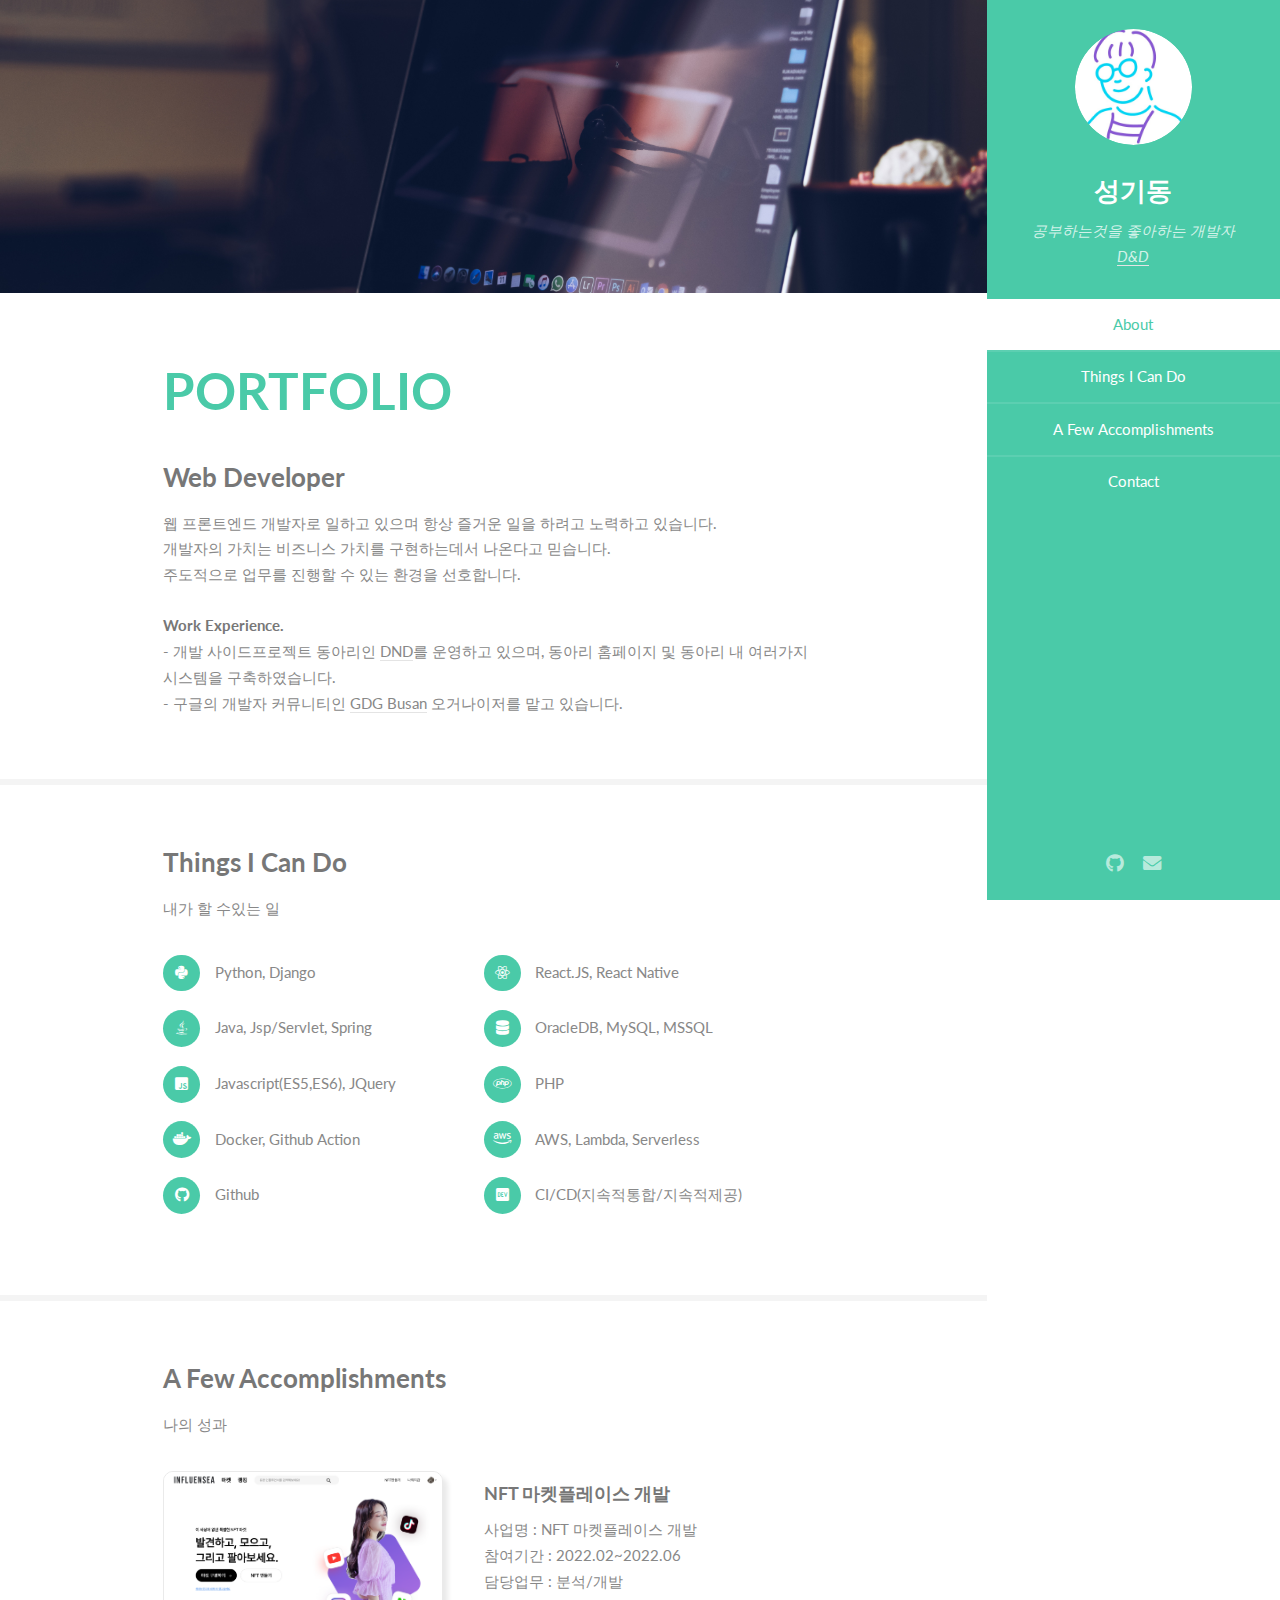
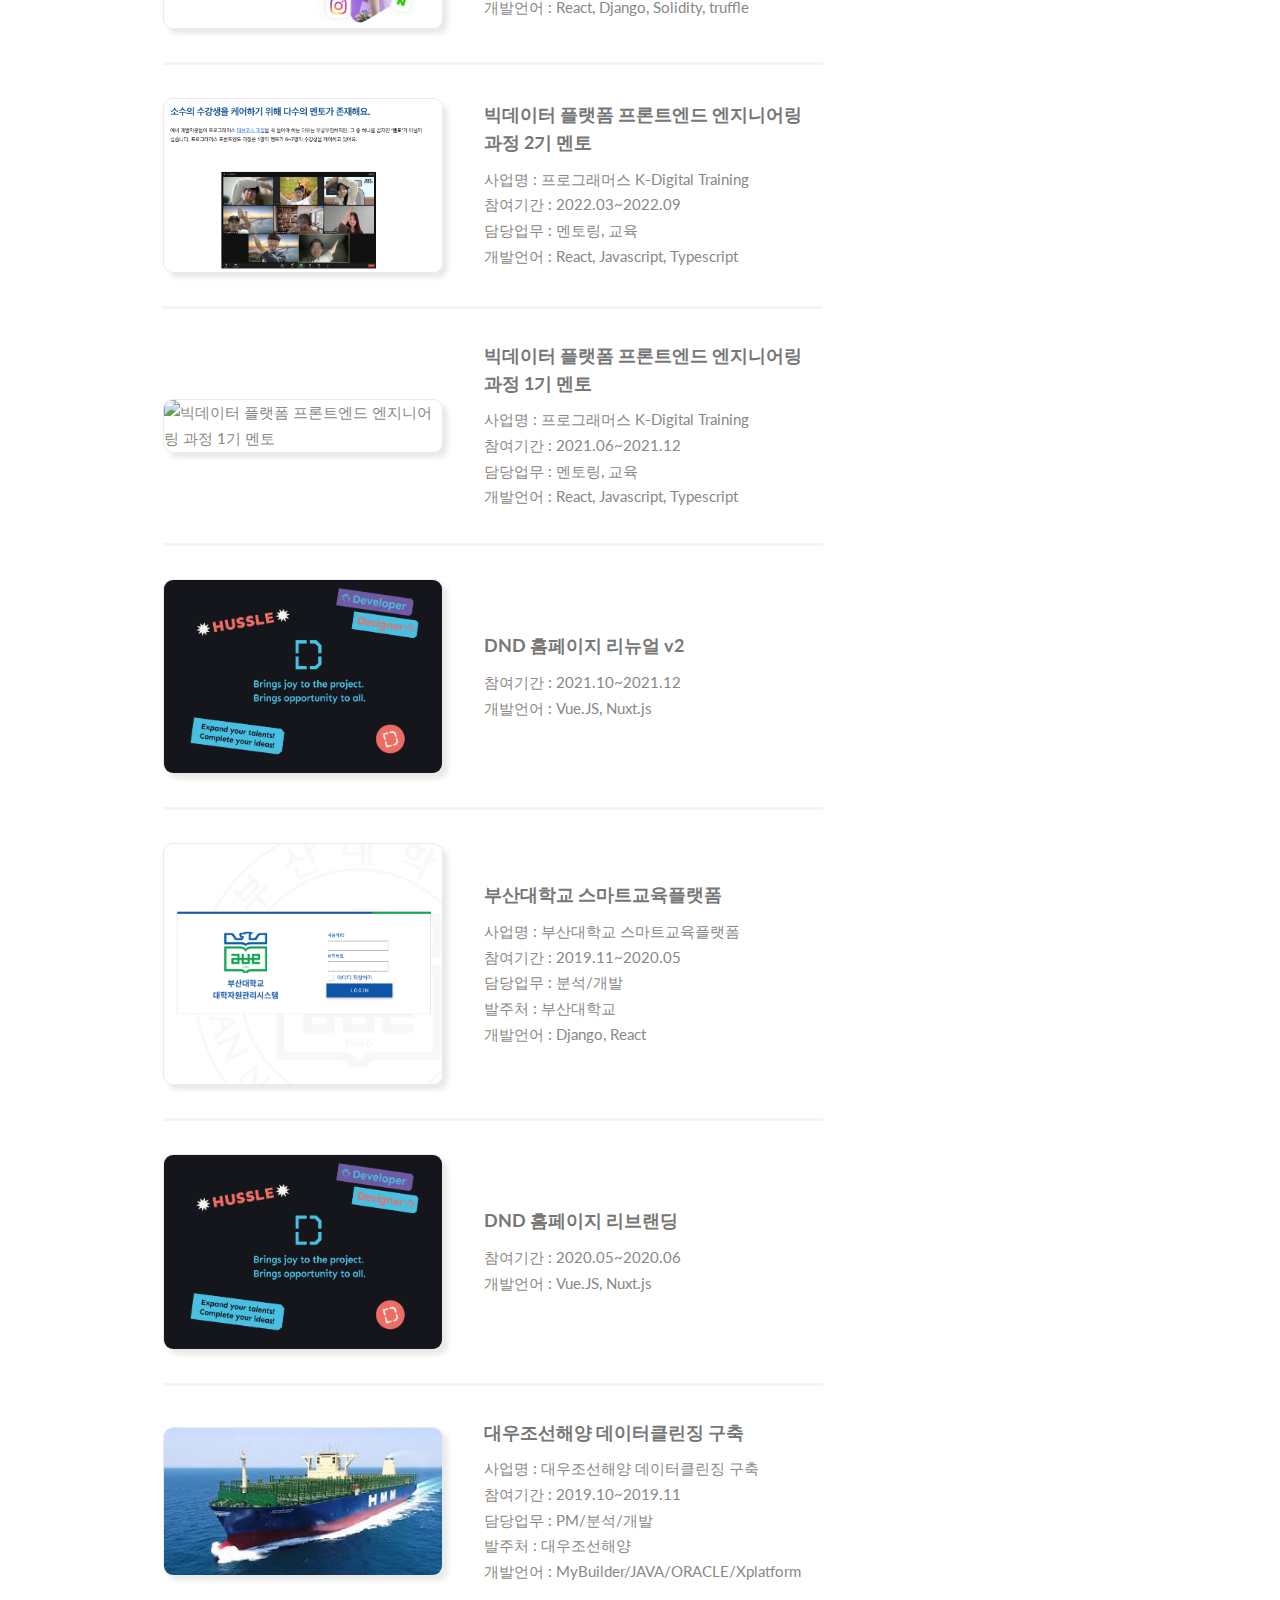
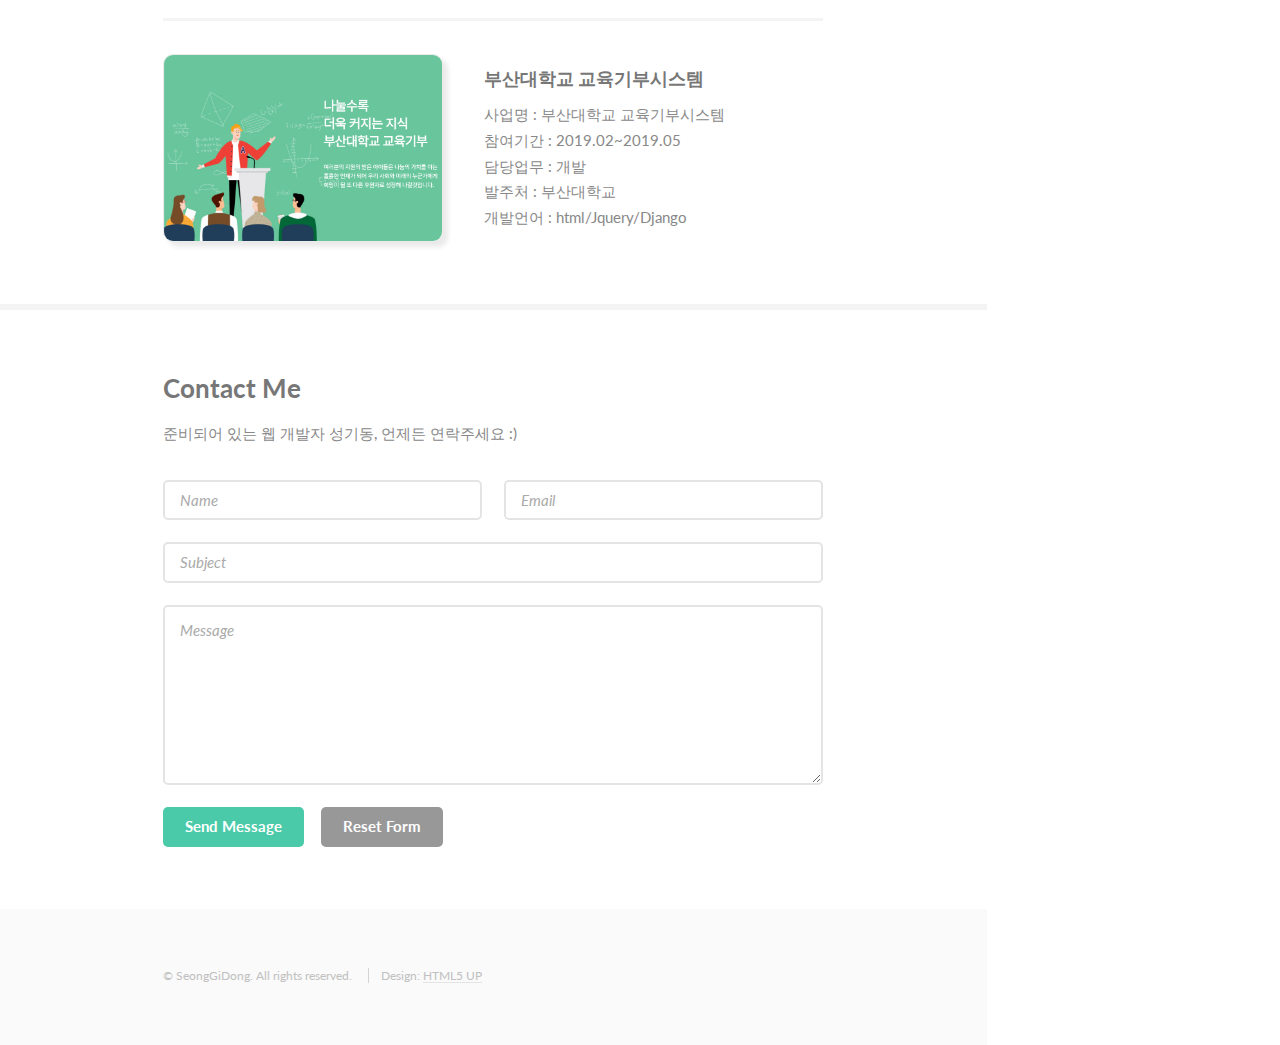
==== index.html @ 5eb177cf "💎 style: meta tag update" ====
<!DOCTYPE html>
<!--
	성기동의 포트폴리오
	sgd122.github.io | @sgd122
	Free for personal and commercial use under the CCA 3.0 license (html5up.net/license)
-->
<html lang="ko">
  <head>
    <title>성기동의 포트폴리오</title>
    <meta charset="utf-8" />
    <meta
      name="viewport"
      content="width=device-width, initial-scale=1, user-scalable=no"
    />
    <meta
      property="og:image"
      content="https://sgd122.github.io/images/banner.jpg"
    />

    <link rel="stylesheet" href="assets/css/main.css" />
  </head>
  <body class="is-preload">
    <!-- Header -->
    <section id="header">
      <header>
        <span class="image avatar"><img src="images/avatar.jpg" alt="" /></span>
        <h1 id="logo"><a href="#">성기동</a></h1>
        <p>
          공부하는것을 좋아하는 개발자<br />
          <a href="https://dnd.ac" target="_blank">D&D</a>
        </p>
      </header>
      <nav id="nav">
        <ul>
          <li><a href="#one" class="active">About</a></li>
          <li><a href="#two">Things I Can Do</a></li>
          <li><a href="#three">A Few Accomplishments</a></li>
          <li><a href="#five">Contact</a></li>
        </ul>
      </nav>
      <footer>
        <ul class="icons">
          <li>
            <a
              href="https://github.com/sgd122"
              target="_blank"
              class="icon brands fa-github"
              ><span class="label">Github</span></a
            >
          </li>
          <li>
            <a
              href="mailto:sgd0947@gmail.com"
              target="_blank"
              class="icon solid fa-envelope"
              ><span class="label">Email</span></a
            >
          </li>
        </ul>
      </footer>
    </section>

    <!-- Wrapper -->
    <div id="wrapper">
      <!-- Main -->
      <div id="main">
        <!-- One -->
        <section id="one">
          <div class="image main" data-position="center">
            <img src="images/banner.jpg" alt="" />
          </div>
          <div class="container">
            <header class="major">
              <h2>PORTFOLIO</h2>
              <h3>Web Developer</h3>
            </header>
            <p>
              웹 프론트엔드 개발자로 일하고 있으며 항상 즐거운 일을 하려고 노력하고 있습니다.<br/>
              개발자의 가치는 비즈니스 가치를 구현하는데서 나온다고 믿습니다. <br/>
              주도적으로 업무를 진행할 수 있는 환경을 선호합니다.<br/>
              <br/>
              <strong>Work Experience.</strong>
              <br/>
              - 개발 사이드프로젝트 동아리인 <a href="https://dnd.ac" target="_blank">DND</a>를 운영하고 있으며, 동아리 홈페이지 및 동아리 내 여러가지 시스템을 구축하였습니다. <br/>
              - 구글의 개발자 커뮤니티인 <a href="https://gdg.community.dev/gdg-busan/" target="_blank">GDG Busan</a> 오거나이저를 맡고 있습니다. <br/>
            </p>
          </div>
        </section>

        <!-- Two -->
        <section id="two">
          <div class="container">
            <h3>Things I Can Do</h3>
            <p>내가 할 수있는 일</p>
            <ul class="feature-icons">
              <li>
                <span class="fa-li"><i class="fab fa-python"></i></span>
                Python, Django
              </li>
              <li>
                <span class="fa-li"><i class="fab fa-react"></i></span>
                React.JS, React Native
              </li>
              <li>
                <span class="fa-li"><i class="fab fa-java"></i></span>
                Java, Jsp/Servlet, Spring
              </li>
              <li>
                <span class="fa-li"><i class="fas fa-database"></i></span>
                OracleDB, MySQL, MSSQL
              </li>
              <li>
                <span class="fa-li"><i class="fab fa-js-square"></i></span>
                Javascript(ES5,ES6), JQuery
              </li>
              <li>
                <span class="fa-li"><i class="fab fa-php"></i></span>
                PHP
              </li>
              <li>
                <span class="fa-li"><i class="fab fa-docker"></i></span>
                Docker, Github Action
              </li>
              <li>
                <span class="fa-li"><i class="fab fa-aws"></i></span>
                AWS, Lambda, Serverless
              </li>
              <li>
                <span class="fa-li"><i class="fab fa-github"></i></span>
                Github
              </li>
              <li>
                <span class="fa-li"><i class="fab fa-dev"></i></span>
                CI/CD(지속적통합/지속적제공)
              </li>

              <!--
              <li class="icon solid fa-code">Write all the code</li>
              <li class="icon solid fa-cubes">Stack small boxes</li>
              <li class="icon solid fa-book">Read books and stuff</li>
              <li class="icon solid fa-coffee">Drink much coffee</li>
              <li class="icon solid fa-bolt">Lightning bolt</li>
              <li class="icon solid fa-users">Shadow clone technique</li>
			  -->
            </ul>
          </div>
        </section>

        <!-- Three -->
        <section id="three">
          <div class="container">
            <h3>A Few Accomplishments</h3>
            <p>나의 성과</p>
            <div class="features">
              <article>
                <div
                  class="image project"
                  ><img src="images/projects/influensea.png" alt="NFT 마켓플레이스 개발"
                /></div>
                <div class="inner">
                  <h4>NFT 마켓플레이스 개발</h4>
                  <p>
                    사업명 : NFT 마켓플레이스 개발<br />
                    참여기간 : 2022.02~2022.06<br />
                    담당업무 : 분석/개발<br />
                    개발언어 : React, Django, Solidity, truffle<br />
                  </p>
                </div>
              </article>
              <article>
                <a
                  href="https://prgms.tistory.com/120"
                  target="_blank"
                  class="image project"
                  ><img src="images/projects/grepp_01.png" alt="빅데이터 플랫폼 프론트엔드 엔지니어링 과정 2기 멘토"
                /></a>
                <div class="inner">
                  <h4>빅데이터 플랫폼 프론트엔드 엔지니어링 과정 2기 멘토</h4>
                  <p>
                    사업명 : 프로그래머스 K-Digital Training<br />
                    참여기간 : 2022.03~2022.09<br />
                    담당업무 : 멘토링, 교육<br />
                    개발언어 : React, Javascript, Typescript<br />
                  </p>
                </div>
              </article>
              <article>
                <a
                  href="https://prgms.tistory.com/120"
                  target="_blank"
                  class="image project"
                  ><img src="https://camo.githubusercontent.com/bb8dae7b26621c89f6490930e9b493ddb1e090a4adaa219056b5d4db3f589945/68747470733a2f2f7261772e6769746875622e636f6d2f7367643132322f7367643132322f6d61737465722f696d672f6c6f676f2f707267726d732e706e67" alt="빅데이터 플랫폼 프론트엔드 엔지니어링 과정 1기 멘토"
                /></a>
                <div class="inner">
                  <h4>빅데이터 플랫폼 프론트엔드 엔지니어링 과정 1기 멘토</h4>
                  <p>
                    사업명 : 프로그래머스 K-Digital Training<br />
                    참여기간 : 2021.06~2021.12<br />
                    담당업무 : 멘토링, 교육<br />
                    개발언어 : React, Javascript, Typescript<br />
                  </p>
                </div>
              </article>
              <article>
                <a href="https://dnd.ac" target="_blank" class="image project"
                  ><img src="images/projects/dnd.png" alt="DND 홈페이지 리뉴얼 v2"
                /></a>
                <div class="inner">
                  <h4>DND 홈페이지 리뉴얼 v2</h4>
                  <p>
                    참여기간 : 2021.10~2021.12<br />
                    개발언어 : Vue.JS, Nuxt.js<br />
                  </p>
                </div>
              </article>
              <article>
                <a
                  href="https://webpip.pusan.ac.kr/"
                  target="_blank"
                  class="image project"
                  ><img src="images/projects/webpip.png" alt="부산대학교 스마트교육플랫폼"
                /></a>
                <div class="inner">
                  <h4>부산대학교 스마트교육플랫폼</h4>
                  <p>
                    사업명 : 부산대학교 스마트교육플랫폼<br />
                    참여기간 : 2019.11~2020.05<br />
                    담당업무 : 분석/개발<br />
                    발주처 : 부산대학교<br />
                    개발언어 : Django, React<br />
                  </p>
                </div>
              </article>
              <article>
                <a href="https://dnd.ac" target="_blank" class="image project"
                  ><img src="images/projects/dnd.png" alt="DND 홈페이지 리브랜딩"
                /></a>
                <div class="inner">
                  <h4>DND 홈페이지 리브랜딩</h4>
                  <p>
                    참여기간 : 2020.05~2020.06<br />
                    개발언어 : Vue.JS, Nuxt.js<br />
                  </p>
                </div>
              </article>
              <article>
                <a href="javascript:void(0);" class="image project"
                  ><img src="images/projects/dsme.jpeg" alt="대우조선해양 데이터클린징 구축"
                /></a>
                <div class="inner">
                  <h4>대우조선해양 데이터클린징 구축</h4>
                  <p>
                    사업명 : 대우조선해양 데이터클린징 구축<br />
                    참여기간 : 2019.10~2019.11<br />
                    담당업무 : PM/분석/개발<br />
                    발주처 : 대우조선해양<br />
                    개발언어 : MyBuilder/JAVA/ORACLE/Xplatform<br />
                  </p>
                </div>
              </article>
              <article>
                <a
                  href="http://nanum.pusan.ac.kr/"
                  target="_blank"
                  class="image project"
                  ><img src="images/projects/nanum.png" alt="부산대학교 교육기부시스템"
                /></a>
                <div class="inner">
                  <h4>부산대학교 교육기부시스템</h4>
                  <p>
                    사업명 : 부산대학교 교육기부시스템<br />
                    참여기간 : 2019.02~2019.05<br />
                    담당업무 : 개발<br />
                    발주처 : 부산대학교<br />
                    개발언어 : html/Jquery/Django<br />
                  </p>
                </div>
              </article>
            </div>
          </div>
        </section>

        <!-- five -->
        <section id="five">
          <div class="container">
            <h3>Contact Me</h3>
            <p>준비되어 있는 웹 개발자 성기동, 언제든 연락주세요 :)</p>
            <form action="https://formspree.io/maypgyzb" method="POST">
              <div class="row gtr-uniform">
                <div class="col-6 col-12-xsmall">
                  <label for="name" class="sr-only">name</label>
                  <input type="text" name="name" id="name" placeholder="Name" />
                </div>
                <div class="col-6 col-12-xsmall">
                  <label for="email" class="sr-only">email</label>
                  <input
                    type="email"
                    name="_replyto"
                    id="email"
                    placeholder="Email"
                  />
                </div>
                <div class="col-12">
                  <label for="subject" class="sr-only">subject</label>
                  <input
                    type="text"
                    name="subject"
                    id="subject"
                    placeholder="Subject"
                  />
                </div>
                <div class="col-12">
                  <label for="message" class="sr-only">Message</label>
                  <textarea
                    name="message"
                    id="message"
                    placeholder="Message"
                    rows="6"
                  ></textarea>
                </div>
                <div class="col-12">
                  <ul class="actions">
                    <li>
                      <input
                        type="submit"
                        class="primary"
                        value="Send Message"
                      />
                    </li>
                    <li><input type="reset" value="Reset Form" /></li>
                  </ul>
                </div>
              </div>
            </form>
          </div>
        </section>
      </div>

      <!-- Footer -->
      <section id="footer">
        <div class="container">
          <ul class="copyright">
            <li>&copy; SeongGiDong. All rights reserved.</li>
            <li>Design: <a href="http://html5up.net">HTML5 UP</a></li>
          </ul>
        </div>
      </section>
    </div>

    <!-- Scripts -->
    <script src="assets/js/jquery.min.js"></script>
    <script src="assets/js/jquery.scrollex.min.js"></script>
    <script src="assets/js/jquery.scrolly.min.js"></script>
    <script src="assets/js/browser.min.js"></script>
    <script src="assets/js/breakpoints.min.js"></script>
    <script src="assets/js/util.js"></script>
    <script src="assets/js/main.js"></script>
  </body>
</html>
---- assets/css/main.css ----
@import url("fontawesome-all.min.css");
@import url("https://fonts.googleapis.com/css?family=Lato:400,400italic,700,700italic|Source+Code+Pro:400");

/*
	Read Only by HTML5 UP
	html5up.net | @ajlkn
	Free for personal and commercial use under the CCA 3.0 license (html5up.net/license)
*/

html,
body,
div,
span,
applet,
object,
iframe,
h1,
h2,
h3,
h4,
h5,
h6,
p,
blockquote,
pre,
a,
abbr,
acronym,
address,
big,
cite,
code,
del,
dfn,
em,
img,
ins,
kbd,
q,
s,
samp,
small,
strike,
strong,
sub,
sup,
tt,
var,
b,
u,
i,
center,
dl,
dt,
dd,
ol,
ul,
li,
fieldset,
form,
label,
legend,
table,
caption,
tbody,
tfoot,
thead,
tr,
th,
td,
article,
aside,
canvas,
details,
embed,
figure,
figcaption,
footer,
header,
hgroup,
menu,
nav,
output,
ruby,
section,
summary,
time,
mark,
audio,
video {
	margin: 0;
	padding: 0;
	border: 0;
	font-size: 100%;
	font: inherit;
	vertical-align: baseline;
}

article,
aside,
details,
figcaption,
figure,
footer,
header,
hgroup,
menu,
nav,
section {
	display: block;
}

body {
	line-height: 1;
}

ol,
ul {
	list-style: none;
}

blockquote,
q {
	quotes: none;
}

blockquote:before,
blockquote:after,
q:before,
q:after {
	content: "";
	content: none;
}

table {
	border-collapse: collapse;
	border-spacing: 0;
}

body {
	-webkit-text-size-adjust: none;
}

mark {
	background-color: transparent;
	color: inherit;
}

input::-moz-focus-inner {
	border: 0;
	padding: 0;
}

input,
select,
textarea {
	-moz-appearance: none;
	-webkit-appearance: none;
	-ms-appearance: none;
	appearance: none;
}

/* Basic */

html {
	box-sizing: border-box;
}

*,
*:before,
*:after {
	box-sizing: inherit;
}

body {
	background: #fff;
}

body.is-preload *,
body.is-preload *:before,
body.is-preload *:after {
	-moz-animation: none !important;
	-webkit-animation: none !important;
	-ms-animation: none !important;
	animation: none !important;
	-moz-transition: none !important;
	-webkit-transition: none !important;
	-ms-transition: none !important;
	transition: none !important;
}

body,
input,
select,
textarea {
	color: #888;
	font-family: "Lato", sans-serif;
	font-size: 16pt;
	font-weight: 400;
	line-height: 1.75em;
}

a {
	-moz-transition: color 0.2s ease-in-out, border-color 0.2s ease-in-out;
	-webkit-transition: color 0.2s ease-in-out, border-color 0.2s ease-in-out;
	-ms-transition: color 0.2s ease-in-out, border-color 0.2s ease-in-out;
	transition: color 0.2s ease-in-out, border-color 0.2s ease-in-out;
	border-bottom: solid 1px #e4e4e4;
	color: inherit;
	text-decoration: none;
}

a:hover {
	border-bottom-color: transparent;
	color: #4acaa8 !important;
}

strong,
b {
	color: #777;
	font-weight: 700;
}

em,
i {
	font-style: italic;
}

p {
	margin: 0 0 2.25em 0;
}

h1,
h2,
h3,
h4,
h5,
h6 {
	color: #777;
	font-weight: 700;
	line-height: 1em;
	margin: 0 0 0.5625em 0;
}

h1 a,
h2 a,
h3 a,
h4 a,
h5 a,
h6 a {
	border: 0;
	color: inherit;
	text-decoration: none;
}

h2 {
	font-size: 2em;
	line-height: 1.5em;
}

h3 {
	font-size: 1.75em;
	line-height: 1.5em;
}

h4 {
	font-size: 1.25em;
	line-height: 1.5em;
}

h5 {
	font-size: 0.9em;
	line-height: 1.5em;
}

h6 {
	font-size: 0.7em;
	line-height: 1.5em;
}

sub {
	font-size: 0.8em;
	position: relative;
	top: 0.5em;
}

sup {
	font-size: 0.8em;
	position: relative;
	top: -0.5em;
}

hr {
	border: 0;
	border-bottom: solid 2px #f4f4f4;
	margin: 2.25em 0;
}

hr.major {
	margin: 3.375em 0;
}

blockquote {
	border-left: solid 8px #e4e4e4;
	font-style: italic;
	margin: 0 0 2.25em 0;
	padding: 0.5em 0 0.5em 2em;
}

code {
	background: #555;
	border-radius: 5px;
	color: #fff;
	font-family: "Source Code Pro", monospace;
	font-size: 0.9em;
	margin: 0 0.25em;
	padding: 0.25em 0.65em;
}

pre {
	font-family: "Source Code Pro", monospace;
	font-size: 0.9em;
	margin: 0 0 2.25em 0;
}

pre code {
	-webkit-overflow-scrolling: touch;
	display: block;
	line-height: 1.5em;
	overflow-x: auto;
	padding: 1em 1.5em;
}

.align-left {
	text-align: left;
}

.align-center {
	text-align: center;
}

.align-right {
	text-align: right;
}

/* Row */

.row {
	display: flex;
	flex-wrap: wrap;
	box-sizing: border-box;
	align-items: stretch;
}

.row > * {
	box-sizing: border-box;
}

.row.gtr-uniform > * > :last-child {
	margin-bottom: 0;
}

.row.aln-left {
	justify-content: flex-start;
}

.row.aln-center {
	justify-content: center;
}

.row.aln-right {
	justify-content: flex-end;
}

.row.aln-top {
	align-items: flex-start;
}

.row.aln-middle {
	align-items: center;
}

.row.aln-bottom {
	align-items: flex-end;
}

.row > .imp {
	order: -1;
}

.row > .col-1 {
	width: 8.33333%;
}

.row > .off-1 {
	margin-left: 8.33333%;
}

.row > .col-2 {
	width: 16.66667%;
}

.row > .off-2 {
	margin-left: 16.66667%;
}

.row > .col-3 {
	width: 25%;
}

.row > .off-3 {
	margin-left: 25%;
}

.row > .col-4 {
	width: 33.33333%;
}

.row > .off-4 {
	margin-left: 33.33333%;
}

.row > .col-5 {
	width: 41.66667%;
}

.row > .off-5 {
	margin-left: 41.66667%;
}

.row > .col-6 {
	width: 50%;
}

.row > .off-6 {
	margin-left: 50%;
}

.row > .col-7 {
	width: 58.33333%;
}

.row > .off-7 {
	margin-left: 58.33333%;
}

.row > .col-8 {
	width: 66.66667%;
}

.row > .off-8 {
	margin-left: 66.66667%;
}

.row > .col-9 {
	width: 75%;
}

.row > .off-9 {
	margin-left: 75%;
}

.row > .col-10 {
	width: 83.33333%;
}

.row > .off-10 {
	margin-left: 83.33333%;
}

.row > .col-11 {
	width: 91.66667%;
}

.row > .off-11 {
	margin-left: 91.66667%;
}

.row > .col-12 {
	width: 100%;
}

.row > .off-12 {
	margin-left: 100%;
}

.row.gtr-0 {
	margin-top: 0;
	margin-left: 0em;
}

.row.gtr-0 > * {
	padding: 0 0 0 0em;
}

.row.gtr-0.gtr-uniform {
	margin-top: 0em;
}

.row.gtr-0.gtr-uniform > * {
	padding-top: 0em;
}

.row.gtr-25 {
	margin-top: 0;
	margin-left: -0.5em;
}

.row.gtr-25 > * {
	padding: 0 0 0 0.5em;
}

.row.gtr-25.gtr-uniform {
	margin-top: -0.5em;
}

.row.gtr-25.gtr-uniform > * {
	padding-top: 0.5em;
}

.row.gtr-50 {
	margin-top: 0;
	margin-left: -1em;
}

.row.gtr-50 > * {
	padding: 0 0 0 1em;
}

.row.gtr-50.gtr-uniform {
	margin-top: -1em;
}

.row.gtr-50.gtr-uniform > * {
	padding-top: 1em;
}

.row {
	margin-top: 0;
	margin-left: -2em;
}

.row > * {
	padding: 0 0 0 2em;
}

.row.gtr-uniform {
	margin-top: -2em;
}

.row.gtr-uniform > * {
	padding-top: 2em;
}

.row.gtr-150 {
	margin-top: 0;
	margin-left: -3em;
}

.row.gtr-150 > * {
	padding: 0 0 0 3em;
}

.row.gtr-150.gtr-uniform {
	margin-top: -3em;
}

.row.gtr-150.gtr-uniform > * {
	padding-top: 3em;
}

.row.gtr-200 {
	margin-top: 0;
	margin-left: -4em;
}

.row.gtr-200 > * {
	padding: 0 0 0 4em;
}

.row.gtr-200.gtr-uniform {
	margin-top: -4em;
}

.row.gtr-200.gtr-uniform > * {
	padding-top: 4em;
}

@media screen and (max-width: 1680px) {
	.row {
		display: flex;
		flex-wrap: wrap;
		box-sizing: border-box;
		align-items: stretch;
	}

	.row > * {
		box-sizing: border-box;
	}

	.row.gtr-uniform > * > :last-child {
		margin-bottom: 0;
	}

	.row.aln-left {
		justify-content: flex-start;
	}

	.row.aln-center {
		justify-content: center;
	}

	.row.aln-right {
		justify-content: flex-end;
	}

	.row.aln-top {
		align-items: flex-start;
	}

	.row.aln-middle {
		align-items: center;
	}

	.row.aln-bottom {
		align-items: flex-end;
	}

	.row > .imp-xlarge {
		order: -1;
	}

	.row > .col-1-xlarge {
		width: 8.33333%;
	}

	.row > .off-1-xlarge {
		margin-left: 8.33333%;
	}

	.row > .col-2-xlarge {
		width: 16.66667%;
	}

	.row > .off-2-xlarge {
		margin-left: 16.66667%;
	}

	.row > .col-3-xlarge {
		width: 25%;
	}

	.row > .off-3-xlarge {
		margin-left: 25%;
	}

	.row > .col-4-xlarge {
		width: 33.33333%;
	}

	.row > .off-4-xlarge {
		margin-left: 33.33333%;
	}

	.row > .col-5-xlarge {
		width: 41.66667%;
	}

	.row > .off-5-xlarge {
		margin-left: 41.66667%;
	}

	.row > .col-6-xlarge {
		width: 50%;
	}

	.row > .off-6-xlarge {
		margin-left: 50%;
	}

	.row > .col-7-xlarge {
		width: 58.33333%;
	}

	.row > .off-7-xlarge {
		margin-left: 58.33333%;
	}

	.row > .col-8-xlarge {
		width: 66.66667%;
	}

	.row > .off-8-xlarge {
		margin-left: 66.66667%;
	}

	.row > .col-9-xlarge {
		width: 75%;
	}

	.row > .off-9-xlarge {
		margin-left: 75%;
	}

	.row > .col-10-xlarge {
		width: 83.33333%;
	}

	.row > .off-10-xlarge {
		margin-left: 83.33333%;
	}

	.row > .col-11-xlarge {
		width: 91.66667%;
	}

	.row > .off-11-xlarge {
		margin-left: 91.66667%;
	}

	.row > .col-12-xlarge {
		width: 100%;
	}

	.row > .off-12-xlarge {
		margin-left: 100%;
	}

	.row.gtr-0 {
		margin-top: 0;
		margin-left: 0em;
	}

	.row.gtr-0 > * {
		padding: 0 0 0 0em;
	}

	.row.gtr-0.gtr-uniform {
		margin-top: 0em;
	}

	.row.gtr-0.gtr-uniform > * {
		padding-top: 0em;
	}

	.row.gtr-25 {
		margin-top: 0;
		margin-left: -0.5em;
	}

	.row.gtr-25 > * {
		padding: 0 0 0 0.5em;
	}

	.row.gtr-25.gtr-uniform {
		margin-top: -0.5em;
	}

	.row.gtr-25.gtr-uniform > * {
		padding-top: 0.5em;
	}

	.row.gtr-50 {
		margin-top: 0;
		margin-left: -1em;
	}

	.row.gtr-50 > * {
		padding: 0 0 0 1em;
	}

	.row.gtr-50.gtr-uniform {
		margin-top: -1em;
	}

	.row.gtr-50.gtr-uniform > * {
		padding-top: 1em;
	}

	.row {
		margin-top: 0;
		margin-left: -2em;
	}

	.row > * {
		padding: 0 0 0 2em;
	}

	.row.gtr-uniform {
		margin-top: -2em;
	}

	.row.gtr-uniform > * {
		padding-top: 2em;
	}

	.row.gtr-150 {
		margin-top: 0;
		margin-left: -3em;
	}

	.row.gtr-150 > * {
		padding: 0 0 0 3em;
	}

	.row.gtr-150.gtr-uniform {
		margin-top: -3em;
	}

	.row.gtr-150.gtr-uniform > * {
		padding-top: 3em;
	}

	.row.gtr-200 {
		margin-top: 0;
		margin-left: -4em;
	}

	.row.gtr-200 > * {
		padding: 0 0 0 4em;
	}

	.row.gtr-200.gtr-uniform {
		margin-top: -4em;
	}

	.row.gtr-200.gtr-uniform > * {
		padding-top: 4em;
	}
}

@media screen and (max-width: 1280px) {
	.row {
		display: flex;
		flex-wrap: wrap;
		box-sizing: border-box;
		align-items: stretch;
	}

	.row > * {
		box-sizing: border-box;
	}

	.row.gtr-uniform > * > :last-child {
		margin-bottom: 0;
	}

	.row.aln-left {
		justify-content: flex-start;
	}

	.row.aln-center {
		justify-content: center;
	}

	.row.aln-right {
		justify-content: flex-end;
	}

	.row.aln-top {
		align-items: flex-start;
	}

	.row.aln-middle {
		align-items: center;
	}

	.row.aln-bottom {
		align-items: flex-end;
	}

	.row > .imp-large {
		order: -1;
	}

	.row > .col-1-large {
		width: 8.33333%;
	}

	.row > .off-1-large {
		margin-left: 8.33333%;
	}

	.row > .col-2-large {
		width: 16.66667%;
	}

	.row > .off-2-large {
		margin-left: 16.66667%;
	}

	.row > .col-3-large {
		width: 25%;
	}

	.row > .off-3-large {
		margin-left: 25%;
	}

	.row > .col-4-large {
		width: 33.33333%;
	}

	.row > .off-4-large {
		margin-left: 33.33333%;
	}

	.row > .col-5-large {
		width: 41.66667%;
	}

	.row > .off-5-large {
		margin-left: 41.66667%;
	}

	.row > .col-6-large {
		width: 50%;
	}

	.row > .off-6-large {
		margin-left: 50%;
	}

	.row > .col-7-large {
		width: 58.33333%;
	}

	.row > .off-7-large {
		margin-left: 58.33333%;
	}

	.row > .col-8-large {
		width: 66.66667%;
	}

	.row > .off-8-large {
		margin-left: 66.66667%;
	}

	.row > .col-9-large {
		width: 75%;
	}

	.row > .off-9-large {
		margin-left: 75%;
	}

	.row > .col-10-large {
		width: 83.33333%;
	}

	.row > .off-10-large {
		margin-left: 83.33333%;
	}

	.row > .col-11-large {
		width: 91.66667%;
	}

	.row > .off-11-large {
		margin-left: 91.66667%;
	}

	.row > .col-12-large {
		width: 100%;
	}

	.row > .off-12-large {
		margin-left: 100%;
	}

	.row.gtr-0 {
		margin-top: 0;
		margin-left: 0em;
	}

	.row.gtr-0 > * {
		padding: 0 0 0 0em;
	}

	.row.gtr-0.gtr-uniform {
		margin-top: 0em;
	}

	.row.gtr-0.gtr-uniform > * {
		padding-top: 0em;
	}

	.row.gtr-25 {
		margin-top: 0;
		margin-left: -0.375em;
	}

	.row.gtr-25 > * {
		padding: 0 0 0 0.375em;
	}

	.row.gtr-25.gtr-uniform {
		margin-top: -0.375em;
	}

	.row.gtr-25.gtr-uniform > * {
		padding-top: 0.375em;
	}

	.row.gtr-50 {
		margin-top: 0;
		margin-left: -0.75em;
	}

	.row.gtr-50 > * {
		padding: 0 0 0 0.75em;
	}

	.row.gtr-50.gtr-uniform {
		margin-top: -0.75em;
	}

	.row.gtr-50.gtr-uniform > * {
		padding-top: 0.75em;
	}

	.row {
		margin-top: 0;
		margin-left: -1.5em;
	}

	.row > * {
		padding: 0 0 0 1.5em;
	}

	.row.gtr-uniform {
		margin-top: -1.5em;
	}

	.row.gtr-uniform > * {
		padding-top: 1.5em;
	}

	.row.gtr-150 {
		margin-top: 0;
		margin-left: -2.25em;
	}

	.row.gtr-150 > * {
		padding: 0 0 0 2.25em;
	}

	.row.gtr-150.gtr-uniform {
		margin-top: -2.25em;
	}

	.row.gtr-150.gtr-uniform > * {
		padding-top: 2.25em;
	}

	.row.gtr-200 {
		margin-top: 0;
		margin-left: -3em;
	}

	.row.gtr-200 > * {
		padding: 0 0 0 3em;
	}

	.row.gtr-200.gtr-uniform {
		margin-top: -3em;
	}

	.row.gtr-200.gtr-uniform > * {
		padding-top: 3em;
	}
}

@media screen and (max-width: 1024px) {
	.row {
		display: flex;
		flex-wrap: wrap;
		box-sizing: border-box;
		align-items: stretch;
	}

	.row > * {
		box-sizing: border-box;
	}

	.row.gtr-uniform > * > :last-child {
		margin-bottom: 0;
	}

	.row.aln-left {
		justify-content: flex-start;
	}

	.row.aln-center {
		justify-content: center;
	}

	.row.aln-right {
		justify-content: flex-end;
	}

	.row.aln-top {
		align-items: flex-start;
	}

	.row.aln-middle {
		align-items: center;
	}

	.row.aln-bottom {
		align-items: flex-end;
	}

	.row > .imp-medium {
		order: -1;
	}

	.row > .col-1-medium {
		width: 8.33333%;
	}

	.row > .off-1-medium {
		margin-left: 8.33333%;
	}

	.row > .col-2-medium {
		width: 16.66667%;
	}

	.row > .off-2-medium {
		margin-left: 16.66667%;
	}

	.row > .col-3-medium {
		width: 25%;
	}

	.row > .off-3-medium {
		margin-left: 25%;
	}

	.row > .col-4-medium {
		width: 33.33333%;
	}

	.row > .off-4-medium {
		margin-left: 33.33333%;
	}

	.row > .col-5-medium {
		width: 41.66667%;
	}

	.row > .off-5-medium {
		margin-left: 41.66667%;
	}

	.row > .col-6-medium {
		width: 50%;
	}

	.row > .off-6-medium {
		margin-left: 50%;
	}

	.row > .col-7-medium {
		width: 58.33333%;
	}

	.row > .off-7-medium {
		margin-left: 58.33333%;
	}

	.row > .col-8-medium {
		width: 66.66667%;
	}

	.row > .off-8-medium {
		margin-left: 66.66667%;
	}

	.row > .col-9-medium {
		width: 75%;
	}

	.row > .off-9-medium {
		margin-left: 75%;
	}

	.row > .col-10-medium {
		width: 83.33333%;
	}

	.row > .off-10-medium {
		margin-left: 83.33333%;
	}

	.row > .col-11-medium {
		width: 91.66667%;
	}

	.row > .off-11-medium {
		margin-left: 91.66667%;
	}

	.row > .col-12-medium {
		width: 100%;
	}

	.row > .off-12-medium {
		margin-left: 100%;
	}

	.row.gtr-0 {
		margin-top: 0;
		margin-left: 0em;
	}

	.row.gtr-0 > * {
		padding: 0 0 0 0em;
	}

	.row.gtr-0.gtr-uniform {
		margin-top: 0em;
	}

	.row.gtr-0.gtr-uniform > * {
		padding-top: 0em;
	}

	.row.gtr-25 {
		margin-top: 0;
		margin-left: -0.375em;
	}

	.row.gtr-25 > * {
		padding: 0 0 0 0.375em;
	}

	.row.gtr-25.gtr-uniform {
		margin-top: -0.375em;
	}

	.row.gtr-25.gtr-uniform > * {
		padding-top: 0.375em;
	}

	.row.gtr-50 {
		margin-top: 0;
		margin-left: -0.75em;
	}

	.row.gtr-50 > * {
		padding: 0 0 0 0.75em;
	}

	.row.gtr-50.gtr-uniform {
		margin-top: -0.75em;
	}

	.row.gtr-50.gtr-uniform > * {
		padding-top: 0.75em;
	}

	.row {
		margin-top: 0;
		margin-left: -1.5em;
	}

	.row > * {
		padding: 0 0 0 1.5em;
	}

	.row.gtr-uniform {
		margin-top: -1.5em;
	}

	.row.gtr-uniform > * {
		padding-top: 1.5em;
	}

	.row.gtr-150 {
		margin-top: 0;
		margin-left: -2.25em;
	}

	.row.gtr-150 > * {
		padding: 0 0 0 2.25em;
	}

	.row.gtr-150.gtr-uniform {
		margin-top: -2.25em;
	}

	.row.gtr-150.gtr-uniform > * {
		padding-top: 2.25em;
	}

	.row.gtr-200 {
		margin-top: 0;
		margin-left: -3em;
	}

	.row.gtr-200 > * {
		padding: 0 0 0 3em;
	}

	.row.gtr-200.gtr-uniform {
		margin-top: -3em;
	}

	.row.gtr-200.gtr-uniform > * {
		padding-top: 3em;
	}
}

@media screen and (max-width: 736px) {
	.row {
		display: flex;
		flex-wrap: wrap;
		box-sizing: border-box;
		align-items: stretch;
	}

	.row > * {
		box-sizing: border-box;
	}

	.row.gtr-uniform > * > :last-child {
		margin-bottom: 0;
	}

	.row.aln-left {
		justify-content: flex-start;
	}

	.row.aln-center {
		justify-content: center;
	}

	.row.aln-right {
		justify-content: flex-end;
	}

	.row.aln-top {
		align-items: flex-start;
	}

	.row.aln-middle {
		align-items: center;
	}

	.row.aln-bottom {
		align-items: flex-end;
	}

	.row > .imp-small {
		order: -1;
	}

	.row > .col-1-small {
		width: 8.33333%;
	}

	.row > .off-1-small {
		margin-left: 8.33333%;
	}

	.row > .col-2-small {
		width: 16.66667%;
	}

	.row > .off-2-small {
		margin-left: 16.66667%;
	}

	.row > .col-3-small {
		width: 25%;
	}

	.row > .off-3-small {
		margin-left: 25%;
	}

	.row > .col-4-small {
		width: 33.33333%;
	}

	.row > .off-4-small {
		margin-left: 33.33333%;
	}

	.row > .col-5-small {
		width: 41.66667%;
	}

	.row > .off-5-small {
		margin-left: 41.66667%;
	}

	.row > .col-6-small {
		width: 50%;
	}

	.row > .off-6-small {
		margin-left: 50%;
	}

	.row > .col-7-small {
		width: 58.33333%;
	}

	.row > .off-7-small {
		margin-left: 58.33333%;
	}

	.row > .col-8-small {
		width: 66.66667%;
	}

	.row > .off-8-small {
		margin-left: 66.66667%;
	}

	.row > .col-9-small {
		width: 75%;
	}

	.row > .off-9-small {
		margin-left: 75%;
	}

	.row > .col-10-small {
		width: 83.33333%;
	}

	.row > .off-10-small {
		margin-left: 83.33333%;
	}

	.row > .col-11-small {
		width: 91.66667%;
	}

	.row > .off-11-small {
		margin-left: 91.66667%;
	}

	.row > .col-12-small {
		width: 100%;
	}

	.row > .off-12-small {
		margin-left: 100%;
	}

	.row.gtr-0 {
		margin-top: 0;
		margin-left: 0em;
	}

	.row.gtr-0 > * {
		padding: 0 0 0 0em;
	}

	.row.gtr-0.gtr-uniform {
		margin-top: 0em;
	}

	.row.gtr-0.gtr-uniform > * {
		padding-top: 0em;
	}

	.row.gtr-25 {
		margin-top: 0;
		margin-left: -0.3125em;
	}

	.row.gtr-25 > * {
		padding: 0 0 0 0.3125em;
	}

	.row.gtr-25.gtr-uniform {
		margin-top: -0.3125em;
	}

	.row.gtr-25.gtr-uniform > * {
		padding-top: 0.3125em;
	}

	.row.gtr-50 {
		margin-top: 0;
		margin-left: -0.625em;
	}

	.row.gtr-50 > * {
		padding: 0 0 0 0.625em;
	}

	.row.gtr-50.gtr-uniform {
		margin-top: -0.625em;
	}

	.row.gtr-50.gtr-uniform > * {
		padding-top: 0.625em;
	}

	.row {
		margin-top: 0;
		margin-left: -1.25em;
	}

	.row > * {
		padding: 0 0 0 1.25em;
	}

	.row.gtr-uniform {
		margin-top: -1.25em;
	}

	.row.gtr-uniform > * {
		padding-top: 1.25em;
	}

	.row.gtr-150 {
		margin-top: 0;
		margin-left: -1.875em;
	}

	.row.gtr-150 > * {
		padding: 0 0 0 1.875em;
	}

	.row.gtr-150.gtr-uniform {
		margin-top: -1.875em;
	}

	.row.gtr-150.gtr-uniform > * {
		padding-top: 1.875em;
	}

	.row.gtr-200 {
		margin-top: 0;
		margin-left: -2.5em;
	}

	.row.gtr-200 > * {
		padding: 0 0 0 2.5em;
	}

	.row.gtr-200.gtr-uniform {
		margin-top: -2.5em;
	}

	.row.gtr-200.gtr-uniform > * {
		padding-top: 2.5em;
	}
}

@media screen and (max-width: 480px) {
	.row {
		display: flex;
		flex-wrap: wrap;
		box-sizing: border-box;
		align-items: stretch;
	}

	.row > * {
		box-sizing: border-box;
	}

	.row.gtr-uniform > * > :last-child {
		margin-bottom: 0;
	}

	.row.aln-left {
		justify-content: flex-start;
	}

	.row.aln-center {
		justify-content: center;
	}

	.row.aln-right {
		justify-content: flex-end;
	}

	.row.aln-top {
		align-items: flex-start;
	}

	.row.aln-middle {
		align-items: center;
	}

	.row.aln-bottom {
		align-items: flex-end;
	}

	.row > .imp-xsmall {
		order: -1;
	}

	.row > .col-1-xsmall {
		width: 8.33333%;
	}

	.row > .off-1-xsmall {
		margin-left: 8.33333%;
	}

	.row > .col-2-xsmall {
		width: 16.66667%;
	}

	.row > .off-2-xsmall {
		margin-left: 16.66667%;
	}

	.row > .col-3-xsmall {
		width: 25%;
	}

	.row > .off-3-xsmall {
		margin-left: 25%;
	}

	.row > .col-4-xsmall {
		width: 33.33333%;
	}

	.row > .off-4-xsmall {
		margin-left: 33.33333%;
	}

	.row > .col-5-xsmall {
		width: 41.66667%;
	}

	.row > .off-5-xsmall {
		margin-left: 41.66667%;
	}

	.row > .col-6-xsmall {
		width: 50%;
	}

	.row > .off-6-xsmall {
		margin-left: 50%;
	}

	.row > .col-7-xsmall {
		width: 58.33333%;
	}

	.row > .off-7-xsmall {
		margin-left: 58.33333%;
	}

	.row > .col-8-xsmall {
		width: 66.66667%;
	}

	.row > .off-8-xsmall {
		margin-left: 66.66667%;
	}

	.row > .col-9-xsmall {
		width: 75%;
	}

	.row > .off-9-xsmall {
		margin-left: 75%;
	}

	.row > .col-10-xsmall {
		width: 83.33333%;
	}

	.row > .off-10-xsmall {
		margin-left: 83.33333%;
	}

	.row > .col-11-xsmall {
		width: 91.66667%;
	}

	.row > .off-11-xsmall {
		margin-left: 91.66667%;
	}

	.row > .col-12-xsmall {
		width: 100%;
	}

	.row > .off-12-xsmall {
		margin-left: 100%;
	}

	.row.gtr-0 {
		margin-top: 0;
		margin-left: 0em;
	}

	.row.gtr-0 > * {
		padding: 0 0 0 0em;
	}

	.row.gtr-0.gtr-uniform {
		margin-top: 0em;
	}

	.row.gtr-0.gtr-uniform > * {
		padding-top: 0em;
	}

	.row.gtr-25 {
		margin-top: 0;
		margin-left: -0.3125em;
	}

	.row.gtr-25 > * {
		padding: 0 0 0 0.3125em;
	}

	.row.gtr-25.gtr-uniform {
		margin-top: -0.3125em;
	}

	.row.gtr-25.gtr-uniform > * {
		padding-top: 0.3125em;
	}

	.row.gtr-50 {
		margin-top: 0;
		margin-left: -0.625em;
	}

	.row.gtr-50 > * {
		padding: 0 0 0 0.625em;
	}

	.row.gtr-50.gtr-uniform {
		margin-top: -0.625em;
	}

	.row.gtr-50.gtr-uniform > * {
		padding-top: 0.625em;
	}

	.row {
		margin-top: 0;
		margin-left: -1.25em;
	}

	.row > * {
		padding: 0 0 0 1.25em;
	}

	.row.gtr-uniform {
		margin-top: -1.25em;
	}

	.row.gtr-uniform > * {
		padding-top: 1.25em;
	}

	.row.gtr-150 {
		margin-top: 0;
		margin-left: -1.875em;
	}

	.row.gtr-150 > * {
		padding: 0 0 0 1.875em;
	}

	.row.gtr-150.gtr-uniform {
		margin-top: -1.875em;
	}

	.row.gtr-150.gtr-uniform > * {
		padding-top: 1.875em;
	}

	.row.gtr-200 {
		margin-top: 0;
		margin-left: -2.5em;
	}

	.row.gtr-200 > * {
		padding: 0 0 0 2.5em;
	}

	.row.gtr-200.gtr-uniform {
		margin-top: -2.5em;
	}

	.row.gtr-200.gtr-uniform > * {
		padding-top: 2.5em;
	}
}

/* Container */

.container {
	margin: 0 auto;
	max-width: calc(100% - 4.5em);
	width: 45em;
}

.container.xsmall {
	width: 11.25em;
}

.container.small {
	width: 22.5em;
}

.container.medium {
	width: 33.75em;
}

.container.large {
	width: 56.25em;
}

.container.xlarge {
	width: 67.5em;
}

.container.max {
	width: 100%;
}

@media screen and (max-width: 1024px) {
	.container {
		width: 100% !important;
	}
}

@media screen and (max-width: 480px) {
	.container {
		max-width: calc(100% - 3.375em);
	}
}

/* Section/Article */

section.special,
article.special {
	text-align: center;
}

header p {
	color: #aaa;
	position: relative;
	margin: 0 0 1.6875em 0;
}

header h2 + p {
	font-size: 1.25em;
	margin-top: -0.5em;
	line-height: 1.5em;
}

header h3 + p {
	font-size: 1.1em;
	margin-top: -0.35em;
	line-height: 1.5em;
}

header h4 + p,
header h5 + p,
header h6 + p {
	font-size: 0.9em;
	margin-top: -0.25em;
	line-height: 1.5em;
}

header.major h2 {
	color: #4acaa8;
	font-size: 3.5em;
}

header.major h2 + p {
	color: #777;
	font-size: 1.75em;
	font-weight: 700;
	margin-top: -0.75em;
}

/* Form */

form {
	margin: 0 0 2.25em 0;
}

label {
	color: #777;
	display: block;
	font-size: 0.9em;
	font-weight: 700;
	margin: 0 0 1.125em 0;
}

input::-moz-focus-inner {
	border: 0;
	padding: 0;
}

input[type="text"],
input[type="password"],
input[type="email"],
select,
textarea {
	-moz-appearance: none;
	-webkit-appearance: none;
	-ms-appearance: none;
	appearance: none;
	border-radius: 5px;
	border: none;
	border: solid 2px #e4e4e4;
	color: inherit;
	display: block;
	outline: 0;
	padding: 0 1em;
	text-decoration: none;
	width: 100%;
}

input[type="text"]:invalid,
input[type="password"]:invalid,
input[type="email"]:invalid,
select:invalid,
textarea:invalid {
	box-shadow: none;
}

input[type="text"]:focus,
input[type="password"]:focus,
input[type="email"]:focus,
select:focus,
textarea:focus {
	border-color: #4acaa8;
}

select {
	background-image: url("data:image/svg+xml;charset=utf8,%3Csvg xmlns='http://www.w3.org/2000/svg' width='40' height='40' preserveAspectRatio='none' viewBox='0 0 40 40'%3E%3Cpath d='M9.4,12.3l10.4,10.4l10.4-10.4c0.2-0.2,0.5-0.4,0.9-0.4c0.3,0,0.6,0.1,0.9,0.4l3.3,3.3c0.2,0.2,0.4,0.5,0.4,0.9 c0,0.4-0.1,0.6-0.4,0.9L20.7,31.9c-0.2,0.2-0.5,0.4-0.9,0.4c-0.3,0-0.6-0.1-0.9-0.4L4.3,17.3c-0.2-0.2-0.4-0.5-0.4-0.9 c0-0.4,0.1-0.6,0.4-0.9l3.3-3.3c0.2-0.2,0.5-0.4,0.9-0.4S9.1,12.1,9.4,12.3z' fill='%23e4e4e4' /%3E%3C/svg%3E");
	background-size: 1.25em;
	background-repeat: no-repeat;
	background-position: calc(100% - 1em) center;
	height: 2.75em;
	padding-right: 2.75em;
	text-overflow: ellipsis;
}

select option {
	color: #777;
	background: #fff;
}

select:focus::-ms-value {
	background-color: transparent;
}

select::-ms-expand {
	display: none;
}

input[type="text"],
input[type="password"],
input[type="email"],
select {
	height: 2.75em;
}

textarea {
	padding: 0.75em 1em;
}

input[type="checkbox"],
input[type="radio"] {
	-moz-appearance: none;
	-webkit-appearance: none;
	-ms-appearance: none;
	appearance: none;
	display: block;
	float: left;
	margin-right: -2em;
	opacity: 0;
	width: 1em;
	z-index: -1;
}

input[type="checkbox"] + label,
input[type="radio"] + label {
	text-decoration: none;
	color: #888;
	cursor: pointer;
	display: inline-block;
	font-size: 1em;
	font-weight: 400;
	padding-left: 2.4em;
	padding-right: 0.75em;
	position: relative;
}

input[type="checkbox"] + label:before,
input[type="radio"] + label:before {
	-moz-osx-font-smoothing: grayscale;
	-webkit-font-smoothing: antialiased;
	display: inline-block;
	font-style: normal;
	font-variant: normal;
	text-rendering: auto;
	line-height: 1;
	text-transform: none !important;
	font-family: "Font Awesome 5 Free";
	font-weight: 900;
}

input[type="checkbox"] + label:before,
input[type="radio"] + label:before {
	background: #fafafa;
	border-radius: 5px;
	border: solid 2px #e4e4e4;
	content: "";
	display: inline-block;
	font-size: 0.8em;
	height: 2.0625em;
	left: 0;
	line-height: 2.0625em;
	position: absolute;
	text-align: center;
	top: 0;
	width: 2.0625em;
}

input[type="checkbox"]:checked + label:before,
input[type="radio"]:checked + label:before {
	background: #989898;
	border-color: #989898;
	color: #ffffff;
	content: "\f00c";
}

input[type="checkbox"]:focus + label:before,
input[type="radio"]:focus + label:before {
	border-color: #4acaa8;
}

input[type="checkbox"] + label:before {
	border-radius: 5px;
}

input[type="radio"] + label:before {
	border-radius: 100%;
}

::-webkit-input-placeholder {
	color: #aaa !important;
	font-style: italic;
	opacity: 1;
}

:-moz-placeholder {
	color: #aaa !important;
	font-style: italic;
	opacity: 1;
}

::-moz-placeholder {
	color: #aaa !important;
	font-style: italic;
	opacity: 1;
}

:-ms-input-placeholder {
	color: #aaa !important;
	font-style: italic;
	opacity: 1;
}

/* Box */

.box {
	border-radius: 5px;
	border: solid 2px #e4e4e4;
	margin-bottom: 2.25em;
	padding: 1.5em;
}

.box > :last-child,
.box > :last-child > :last-child,
.box > :last-child > :last-child > :last-child {
	margin-bottom: 0;
}

.box.alt {
	border: 0;
	border-radius: 0;
	padding: 0;
}

/* Icon */

.icon {
	text-decoration: none;
	border-bottom: none;
	position: relative;
}

.icon:before {
	-moz-osx-font-smoothing: grayscale;
	-webkit-font-smoothing: antialiased;
	display: inline-block;
	font-style: normal;
	font-variant: normal;
	text-rendering: auto;
	line-height: 1;
	text-transform: none !important;
	font-family: "Font Awesome 5 Free";
	font-weight: 400;
}

.icon > .label {
	display: none;
}

.icon:before {
	line-height: inherit;
}

.icon.solid:before {
	font-weight: 900;
}

.icon.brands:before {
	font-family: "Font Awesome 5 Brands";
}

/* Image */

.image {
	border-radius: 5px;
	border: 0;
	display: inline-block;
	position: relative;
}

.image[data-position] img {
	-moz-object-fit: cover;
	-webkit-object-fit: cover;
	-ms-object-fit: cover;
	object-fit: cover;
	display: block;
	position: absolute;
	top: 0;
	left: 0;
	width: 100%;
	height: 100%;
}

.image[data-position="top left"] img {
	-moz-object-position: top left;
	-webkit-object-position: top left;
	-ms-object-position: top left;
	object-position: top left;
}

.image[data-position="top"] img {
	-moz-object-position: top;
	-webkit-object-position: top;
	-ms-object-position: top;
	object-position: top;
}

.image[data-position="top right"] img {
	-moz-object-position: top right;
	-webkit-object-position: top right;
	-ms-object-position: top right;
	object-position: top right;
}

.image[data-position="right"] img {
	-moz-object-position: right;
	-webkit-object-position: right;
	-ms-object-position: right;
	object-position: right;
}

.image[data-position="bottom right"] img {
	-moz-object-position: bottom right;
	-webkit-object-position: bottom right;
	-ms-object-position: bottom right;
	object-position: bottom right;
}

.image[data-position="bottom"] img {
	-moz-object-position: bottom;
	-webkit-object-position: bottom;
	-ms-object-position: bottom;
	object-position: bottom;
}

.image[data-position="bottom left"] img {
	-moz-object-position: bottom left;
	-webkit-object-position: bottom left;
	-ms-object-position: bottom left;
	object-position: bottom left;
}

.image[data-position="left"] img {
	-moz-object-position: left;
	-webkit-object-position: left;
	-ms-object-position: left;
	object-position: left;
}

.image[data-position="center"] img {
	-moz-object-position: center;
	-webkit-object-position: center;
	-ms-object-position: center;
	object-position: center;
}

.image[data-position="25% 25%"] img {
	-moz-object-position: 25% 25%;
	-webkit-object-position: 25% 25%;
	-ms-object-position: 25% 25%;
	object-position: 25% 25%;
}

.image[data-position="75% 25%"] img {
	-moz-object-position: 75% 25%;
	-webkit-object-position: 75% 25%;
	-ms-object-position: 75% 25%;
	object-position: 75% 25%;
}

.image[data-position="75% 75%"] img {
	-moz-object-position: 75% 75%;
	-webkit-object-position: 75% 75%;
	-ms-object-position: 75% 75%;
	object-position: 75% 75%;
}

.image[data-position="25% 75%"] img {
	-moz-object-position: 25% 75%;
	-webkit-object-position: 25% 75%;
	-ms-object-position: 25% 75%;
	object-position: 25% 75%;
}

.image img {
	border-radius: 5px;
	display: block;
}

.image.project img {
	border-radius: 10px;
	border: 1px solid #eaeaea;
	display: block;
	box-shadow: 5px 5px 5px #eaeaea;
}

.image.left {
	float: left;
	margin: 0 2.5em 2em 0;
	top: 0.25em;
}

.image.right {
	float: right;
	margin: 0 0 2em 2.5em;
	top: 0.25em;
}

.image.fit {
	display: block;
	margin: 0 0 2.25em 0;
	width: 100%;
}

.image.fit img {
	display: block;
	width: 100%;
}

.image.avatar {
	border-radius: 100%;
	overflow: hidden;
}

.image.avatar img {
	border-radius: 100%;
	display: block;
	width: 100%;
}

.image.main {
	display: block;
	height: 20em;
	border-radius: 0;
}

.image.main img {
	border-radius: 0;
}

/* List */

ol {
	list-style: decimal;
	margin: 0 0 2.25em 0;
	padding-left: 1.25em;
}

ol li {
	padding-left: 0.25em;
}

ul {
	list-style: disc;
	margin: 0 0 2.25em 0;
	padding-left: 1em;
}

ul li {
	padding-left: 0.5em;
}

ul.alt {
	list-style: none;
	padding-left: 0;
}

ul.alt li {
	border-top: solid 2px #f4f4f4;
	padding: 0.5em 0;
}

ul.alt li:first-child {
	border-top: 0;
	padding-top: 0;
}

dl {
	margin: 0 0 2.25em 0;
}

/* Actions */

ul.actions {
	display: -moz-flex;
	display: -webkit-flex;
	display: -ms-flex;
	display: flex;
	cursor: default;
	list-style: none;
	margin-left: -1.125em;
	padding-left: 0;
}

ul.actions li {
	padding: 0 0 0 1.125em;
	vertical-align: middle;
}

ul.actions.special {
	-moz-justify-content: center;
	-webkit-justify-content: center;
	-ms-justify-content: center;
	justify-content: center;
	width: 100%;
	margin-left: 0;
}

ul.actions.special li:first-child {
	padding-left: 0;
}

ul.actions.stacked {
	-moz-flex-direction: column;
	-webkit-flex-direction: column;
	-ms-flex-direction: column;
	flex-direction: column;
	margin-left: 0;
}

ul.actions.stacked li {
	padding: 1.125em 0 0 0;
}

ul.actions.stacked li:first-child {
	padding-top: 0;
}

ul.actions.fit {
	width: calc(100% + 1.125em);
}

ul.actions.fit li {
	-moz-flex-grow: 1;
	-webkit-flex-grow: 1;
	-ms-flex-grow: 1;
	flex-grow: 1;
	-moz-flex-shrink: 1;
	-webkit-flex-shrink: 1;
	-ms-flex-shrink: 1;
	flex-shrink: 1;
	width: 100%;
}

ul.actions.fit li > * {
	width: 100%;
}

ul.actions.fit.stacked {
	width: 100%;
}

@media screen and (max-width: 480px) {
	ul.actions:not(.fixed) {
		-moz-flex-direction: column;
		-webkit-flex-direction: column;
		-ms-flex-direction: column;
		flex-direction: column;
		margin-left: 0;
		width: 100% !important;
	}

	ul.actions:not(.fixed) li {
		-moz-flex-grow: 1;
		-webkit-flex-grow: 1;
		-ms-flex-grow: 1;
		flex-grow: 1;
		-moz-flex-shrink: 1;
		-webkit-flex-shrink: 1;
		-ms-flex-shrink: 1;
		flex-shrink: 1;
		padding: 1.125em 0 0 0;
		text-align: center;
		width: 100%;
	}

	ul.actions:not(.fixed) li > * {
		width: 100%;
	}

	ul.actions:not(.fixed) li:first-child {
		padding-top: 0;
	}

	ul.actions:not(.fixed) li input[type="submit"],
	ul.actions:not(.fixed) li input[type="reset"],
	ul.actions:not(.fixed) li input[type="button"],
	ul.actions:not(.fixed) li button,
	ul.actions:not(.fixed) li .button {
		width: 100%;
	}

	ul.actions:not(.fixed) li input[type="submit"].icon:before,
	ul.actions:not(.fixed) li input[type="reset"].icon:before,
	ul.actions:not(.fixed) li input[type="button"].icon:before,
	ul.actions:not(.fixed) li button.icon:before,
	ul.actions:not(.fixed) li .button.icon:before {
		margin-left: -0.5rem;
	}
}

/* Feature Icons */

ul.feature-icons {
	list-style: none;
	padding-left: 0;
}

ul.feature-icons li {
	text-decoration: none;
	display: inline-block;
	margin: 0 0 1.6875em 0;
	padding: 0.35em 0 0 3.5em;
	position: relative;
	vertical-align: top;
	width: 48%;
}

ul.feature-icons li:before {
	-moz-osx-font-smoothing: grayscale;
	-webkit-font-smoothing: antialiased;
	display: inline-block;
	font-style: normal;
	font-variant: normal;
	text-rendering: auto;
	line-height: 1;
	text-transform: none !important;
	font-family: "Font Awesome 5 Free";
	font-weight: 400;
}

ul.feature-icons li:before {
	background: #4acaa8;
	border-radius: 100%;
	color: #ffffff;
	display: block;
	height: 2.5em;
	left: 0;
	line-height: 2.5em;
	position: absolute;
	text-align: center;
	top: 0;
	width: 2.5em;
}

/* Icons */

ul.icons {
	cursor: default;
	list-style: none;
	padding-left: 0;
}

ul.icons li {
	display: inline-block;
	padding: 0 1em 0 0;
}

ul.icons li:last-child {
	padding-right: 0 !important;
}

ul.icons li .icon:before {
	font-size: 1.25em;
}

/* Table */

.table-wrapper {
	-webkit-overflow-scrolling: touch;
	overflow-x: auto;
}

table {
	margin: 0 0 2.25em 0;
	width: 100%;
}

table tbody tr {
	border: solid 2px #f4f4f4;
	border-left: 0;
	border-right: 0;
}

table tbody tr:nth-child(2n + 1) {
	background-color: #fafafa;
}

table td {
	padding: 0.75em 0.75em;
}

table th {
	color: #777;
	font-size: 0.9em;
	font-weight: 700;
	padding: 0 0.75em 0.75em 0.75em;
	text-align: left;
}

table thead {
	border-bottom: solid 4px #e4e4e4;
}

table tfoot {
	border-top: solid 4px #e4e4e4;
}

table.alt {
	border-collapse: separate;
}

table.alt tbody tr td {
	border: solid 2px #e4e4e4;
	border-left-width: 0;
	border-top-width: 0;
}

table.alt tbody tr td:first-child {
	border-left-width: 2px;
}

table.alt tbody tr:first-child td {
	border-top-width: 2px;
}

table.alt thead {
	border-bottom: 0;
}

table.alt tfoot {
	border-top: 0;
}

/* Button */

input[type="submit"],
input[type="reset"],
input[type="button"],
.button {
	-moz-appearance: none;
	-webkit-appearance: none;
	-ms-appearance: none;
	appearance: none;
	-moz-transition: background-color 0.2s ease-in-out, color 0.2s ease-in-out;
	-webkit-transition: background-color 0.2s ease-in-out, color 0.2s ease-in-out;
	-ms-transition: background-color 0.2s ease-in-out, color 0.2s ease-in-out;
	transition: background-color 0.2s ease-in-out, color 0.2s ease-in-out;
	background-color: #989898;
	border-radius: 5px;
	border: 0;
	color: #ffffff !important;
	cursor: pointer;
	display: inline-block;
	font-weight: 700;
	height: 2.75em;
	line-height: 2.75em;
	padding: 0 1.5em;
	text-align: center;
	text-decoration: none;
	white-space: nowrap;
}

input[type="submit"]:hover,
input[type="reset"]:hover,
input[type="button"]:hover,
.button:hover {
	background-color: #a5a5a5;
	color: #ffffff !important;
}

input[type="submit"]:active,
input[type="reset"]:active,
input[type="button"]:active,
.button:active {
	background-color: #8b8b8b;
}

input[type="submit"].icon,
input[type="reset"].icon,
input[type="button"].icon,
.button.icon {
	padding-left: 1.35em;
}

input[type="submit"].icon:before,
input[type="reset"].icon:before,
input[type="button"].icon:before,
.button.icon:before {
	margin-right: 0.5em;
}

input[type="submit"].fit,
input[type="reset"].fit,
input[type="button"].fit,
.button.fit {
	width: 100%;
}

input[type="submit"].small,
input[type="reset"].small,
input[type="button"].small,
.button.small {
	font-size: 0.8em;
}

input[type="submit"].large,
input[type="reset"].large,
input[type="button"].large,
.button.large {
	font-size: 1.35em;
}

input[type="submit"].alt,
input[type="reset"].alt,
input[type="button"].alt,
.button.alt {
	background-color: transparent;
	box-shadow: inset 0 0 0 2px #e4e4e4;
	color: #777 !important;
}

input[type="submit"].alt:hover,
input[type="reset"].alt:hover,
input[type="button"].alt:hover,
.button.alt:hover {
	background-color: #f4f4f4;
	color: #777 !important;
}

input[type="submit"].alt:active,
input[type="reset"].alt:active,
input[type="button"].alt:active,
.button.alt:active {
	background-color: #eaeaea;
}

input[type="submit"].alt.icon:before,
input[type="reset"].alt.icon:before,
input[type="button"].alt.icon:before,
.button.alt.icon:before {
	color: #aaa;
}

input[type="submit"].primary,
input[type="reset"].primary,
input[type="button"].primary,
.button.primary {
	background-color: #4acaa8;
	color: #ffffff !important;
}

input[type="submit"].primary:hover,
input[type="reset"].primary:hover,
input[type="button"].primary:hover,
.button.primary:hover {
	background-color: #5ed0b1;
}

input[type="submit"].primary:active,
input[type="reset"].primary:active,
input[type="button"].primary:active,
.button.primary:active {
	background-color: #39c29d;
}

input[type="submit"].disabled,
input[type="submit"]:disabled,
input[type="reset"].disabled,
input[type="reset"]:disabled,
input[type="button"].disabled,
input[type="button"]:disabled,
.button.disabled,
.button:disabled {
	background-color: #888 !important;
	box-shadow: inset 0 -0.15em 0 0 rgba(0, 0, 0, 0.15);
	color: #fff !important;
	cursor: default;
	opacity: 0.25;
}

/* Features */

.features article {
	border-top: solid 3px #f4f4f4;
	margin-bottom: 2.25em;
	padding-top: 2.25em;
}

.features article:first-child {
	border-top: 0;
	padding-top: 0;
}

.features article .image {
	display: inline-block;
	padding-right: 2.5em;
	vertical-align: middle;
	width: 48%;
}

.features article .image img {
	display: block;
	width: 100%;
}

.features article .inner {
	display: inline-block;
	vertical-align: middle;
	width: 50%;
}

.features article .inner > :last-child {
	margin-bottom: 0;
}

/* Header */

#header {
	display: -moz-flex;
	display: -webkit-flex;
	display: -ms-flex;
	display: flex;
	-moz-flex-direction: column;
	-webkit-flex-direction: column;
	-ms-flex-direction: column;
	flex-direction: column;
	-moz-justify-content: space-between;
	-webkit-justify-content: space-between;
	-ms-justify-content: space-between;
	justify-content: space-between;
	background: #4acaa8;
	color: #d2f2e9;
	height: 100%;
	overflow-y: auto;
	position: fixed;
	text-align: center;
	top: 0;
	width: 23em;
	right: 0;
}

#header h1,
#header h2,
#header h3,
#header h4,
#header h5,
#header h6 {
	color: #ffffff;
}

#header h1 a,
#header h2 a,
#header h3 a,
#header h4 a,
#header h5 a,
#header h6 a {
	color: #ffffff;
}

#header header p {
	color: #b7eadc;
}

#header a {
	color: #d2f2e9;
}

#header a:hover {
	color: #ffffff !important;
}

#header > header {
	-moz-flex-shrink: 0;
	-webkit-flex-shrink: 0;
	-ms-flex-shrink: 0;
	flex-shrink: 0;
	padding: 3em;
}

#header > header .avatar {
	display: block;
	margin: 0 auto 2.25em auto;
	width: 8em;
}

#header > header h1 {
	font-size: 1.75em;
	margin: 0;
}

#header > header p {
	color: #d2f2e9;
	font-style: italic;
	margin: 1em 0 0 0;
}

#header > footer {
	-moz-flex-shrink: 0;
	-webkit-flex-shrink: 0;
	-ms-flex-shrink: 0;
	flex-shrink: 0;
	bottom: 0;
	left: 0;
	padding: 2em;
	width: 100%;
}

#header > footer .icons {
	margin: 0;
}

#header > footer .icons li a {
	color: #b7eadc;
}

#header > nav {
	-moz-flex-grow: 1;
	-webkit-flex-grow: 1;
	-ms-flex-grow: 1;
	flex-grow: 1;
}

#header > nav ul {
	list-style: none;
	margin: 0;
	padding: 0;
}

#header > nav ul li {
	border-top: solid 2px #5ccfb1;
	display: block;
	padding: 0;
}

#header > nav ul li a {
	-moz-transition: none;
	-webkit-transition: none;
	-ms-transition: none;
	transition: none;
	border: 0;
	color: #ffffff !important;
	display: block;
	padding: 0.85em 0;
	text-decoration: none;
}

#header > nav ul li a.active {
	background: #fff;
	color: #4acaa8 !important;
}

#header > nav ul li:first-child {
	border-top: 0;
}

/* Wrapper */

#wrapper {
	background: #fff;
	padding-right: 23em;
}

/* Main */

#main > section {
	border-top: solid 6px #f4f4f4;
}

#main > section > .container {
	padding: 6em 0 4em 0;
}

#main > section:first-child {
	border-top: 0;
}

/* Footer */

#footer {
	background: #fafafa;
	border-top: 0;
	color: #c0c0c0;
	overflow: hidden;
	padding: 4em 0 2em 0;
}

#footer .copyright {
	line-height: 1em;
	list-style: none;
	padding: 0;
}

#footer .copyright li {
	border-left: solid 1px #d4d4d4;
	display: inline-block;
	font-size: 0.8em;
	margin-left: 1em;
	padding-left: 1em;
}

#footer .copyright li:first-child {
	border-left: 0;
	margin-left: 0;
	padding-left: 0;
}

#footer .copyright li a {
	color: inherit;
}

/* XLarge */

@media screen and (max-width: 1680px) {
	/* Basic */

	body,
	input,
	select,
	textarea {
		font-size: 13pt;
	}

	/* Header */

	#header {
		width: 21em;
	}

	#header > header {
		padding: 2em;
	}

	#header > footer {
		padding: 1.5em;
	}

	/* Wrapper */

	#wrapper {
		padding-right: 21em;
	}

	/* Main */

	#main > section > .container {
		padding: 4em 0 2em 0;
	}
}

/* Large */

@media screen and (max-width: 1280px) {
	/* Basic */

	body,
	input,
	select,
	textarea {
		font-size: 11pt;
	}

	/* Header */

	#header {
		width: 20em;
	}

	/* Wrapper */

	#wrapper {
		padding-right: 20em;
	}
}

/* Medium */

#titleBar {
	display: none;
}

@media screen and (max-width: 1024px) {
	/* Basic */

	html,
	body {
		overflow-x: hidden;
	}

	body,
	input,
	select,
	textarea {
		font-size: 12pt;
	}

	/* Image */

	.image.left,
	.image.right {
		max-width: 40%;
	}

	.image.left img,
	.image.right img {
		width: 100%;
	}

	.image.main {
		height: 20em;
	}

	/* Header */

	#header {
		-moz-backface-visibility: hidden;
		-webkit-backface-visibility: hidden;
		-ms-backface-visibility: hidden;
		backface-visibility: hidden;
		-moz-transition: -moz-transform 0.5s ease;
		-webkit-transition: -webkit-transform 0.5s ease;
		-ms-transition: -ms-transform 0.5s ease;
		transition: transform 0.5s ease;
		display: block;
		height: 100%;
		overflow-y: auto;
		position: fixed;
		top: 0;
		width: 23em;
		z-index: 10002;
		-moz-transform: translateX(23em);
		-webkit-transform: translateX(23em);
		-ms-transform: translateX(23em);
		transform: translateX(23em);
		right: 0;
	}

	#header > footer {
		bottom: auto;
		left: auto;
		margin: 0.5em 0 0 0;
		position: relative;
		right: auto;
		top: auto;
	}

	/* Wrapper */

	#wrapper {
		-moz-backface-visibility: hidden;
		-webkit-backface-visibility: hidden;
		-ms-backface-visibility: hidden;
		backface-visibility: hidden;
		-moz-transition: -moz-transform 0.5s ease;
		-webkit-transition: -webkit-transform 0.5s ease;
		-ms-transition: -ms-transform 0.5s ease;
		transition: transform 0.5s ease;
		padding: 44px 0 1px 0;
	}

	/* Header Panel */

	#titleBar {
		-moz-backface-visibility: hidden;
		-webkit-backface-visibility: hidden;
		-ms-backface-visibility: hidden;
		backface-visibility: hidden;
		-moz-transition: -moz-transform 0.5s ease;
		-webkit-transition: -webkit-transform 0.5s ease;
		-ms-transition: -ms-transform 0.5s ease;
		transition: transform 0.5s ease;
		display: block;
		height: 44px;
		left: 0;
		position: fixed;
		top: 0;
		width: 100%;
		z-index: 10001;
		background: #222;
		color: #fff;
		min-width: 320px;
	}

	#titleBar .title {
		color: #fff;
		display: block;
		font-weight: 700;
		height: 44px;
		line-height: 44px;
		padding: 0 1em;
		width: 100%;
		text-align: left;
	}

	#titleBar .title a {
		border: 0;
		text-decoration: none;
	}

	#titleBar .toggle {
		text-decoration: none;
		height: 4em;
		position: absolute;
		top: 0;
		width: 6em;
		border: 0;
		outline: 0;
		right: 0;
	}

	#titleBar .toggle:before {
		-moz-osx-font-smoothing: grayscale;
		-webkit-font-smoothing: antialiased;
		display: inline-block;
		font-style: normal;
		font-variant: normal;
		text-rendering: auto;
		line-height: 1;
		text-transform: none !important;
		font-family: "Font Awesome 5 Free";
		font-weight: 900;
	}

	#titleBar .toggle:before {
		background: #4acaa8;
		color: #ffffff;
		content: "\f0c9";
		display: block;
		font-size: 18px;
		height: 44px;
		line-height: 44px;
		position: absolute;
		text-align: center;
		top: 0;
		width: 64px;
		right: 0;
	}

	body.header-visible #wrapper,
	body.header-visible #titleBar {
		-moz-transform: translateX(-23em);
		-webkit-transform: translateX(-23em);
		-ms-transform: translateX(-23em);
		transform: translateX(-23em);
	}

	body.header-visible #header {
		-moz-transform: translateX(0);
		-webkit-transform: translateX(0);
		-ms-transform: translateX(0);
		transform: translateX(0);
	}
}

/* Small */

@media screen and (max-width: 736px) {
	/* Basic */

	body,
	input,
	select,
	textarea {
		font-size: 12pt;
	}

	h1 br,
	h2 br,
	h3 br,
	h4 br,
	h5 br,
	h6 br {
		display: none;
	}

	h2 {
		font-size: 1.75em;
	}

	h3 {
		font-size: 1.5em;
	}

	h4 {
		font-size: 1em;
	}

	/* Image */

	.image.left {
		margin: 0 1.5em 1em 0;
	}

	.image.right {
		margin: 0 0 1em 1.5em;
	}

	.image.main {
		height: 12em;
	}

	/* Section/Article */

	header br {
		display: none;
	}

	header.major h2 {
		font-size: 2.5em;
	}

	header.major h2 + p {
		font-size: 1.5em;
	}

	/* Features */

	.features article .image {
		display: block;
		margin: 0 0 2.25em 0;
		padding-right: 0;
		width: 100%;
	}

	.features article .inner {
		display: block;
		width: 100%;
	}

	/* Header */

	#header {
		width: 17em;
		-moz-transform: translateX(17em);
		-webkit-transform: translateX(17em);
		-ms-transform: translateX(17em);
		transform: translateX(17em);
		right: 0;
	}

	#header > header {
		padding: 2em;
	}

	#header > header .avatar {
		margin: 0 auto 1.6875em auto;
		width: 6em;
	}

	#header > header h1 {
		font-size: 1.5em;
	}

	#header > header p {
		margin: 1em 0 0 0;
	}

	#header > footer {
		padding: 1.5em;
	}

	/* Main */

	#main > section > .container {
		padding: 2em 0 0 0;
	}

	/* Footer */

	#footer {
		text-align: center;
	}

	#footer .copyright li {
		border-left: 0;
		display: block;
		line-height: 1.75em;
		margin: 0.75em 0 0 0;
		padding-left: 0;
	}

	#footer .copyright li:first-child {
		margin-top: 0;
	}

	/* Header Panel */

	#titleBar .toggle {
		height: 4em;
		width: 6em;
	}

	#titleBar .toggle:before {
		font-size: 14px;
		width: 44px;
	}

	body.header-visible #wrapper,
	body.header-visible #titleBar {
		-moz-transform: translateX(-17em);
		-webkit-transform: translateX(-17em);
		-ms-transform: translateX(-17em);
		transform: translateX(-17em);
	}
}

/* XSmall */

@media screen and (max-width: 480px) {
	/* Basic */

	html,
	body {
		min-width: 320px;
	}

	body,
	input,
	select,
	textarea {
		font-size: 12pt;
	}

	/* List */

	ul.actions {
		margin: 0 0 2.25em 0;
	}

	ul.actions li {
		display: block;
		padding: 1.125em 0 0 0;
		text-align: center;
		width: 100%;
	}

	ul.actions li:first-child {
		padding-top: 0;
	}

	ul.actions li > * {
		width: 100%;
		margin: 0 !important;
	}

	ul.actions li > *.icon:before {
		margin-left: -2em;
	}

	ul.actions.small li {
		padding: 0.5625em 0 0 0;
	}

	ul.actions.small li:first-child {
		padding-top: 0;
	}

	ul.feature-icons li {
		display: block;
		width: 100%;
	}

	/* Button */

	input[type="submit"],
	input[type="reset"],
	input[type="button"],
	.button {
		padding: 0;
	}
}

.feature-icons .fa-li {
	background: #4acaa8;
	border-radius: 100%;
	color: #ffffff;
	display: block;
	height: 2.5em;
	left: 0;
	line-height: 2.5em;
	position: absolute;
	text-align: center;
	top: 0;
	width: 2.5em;
}
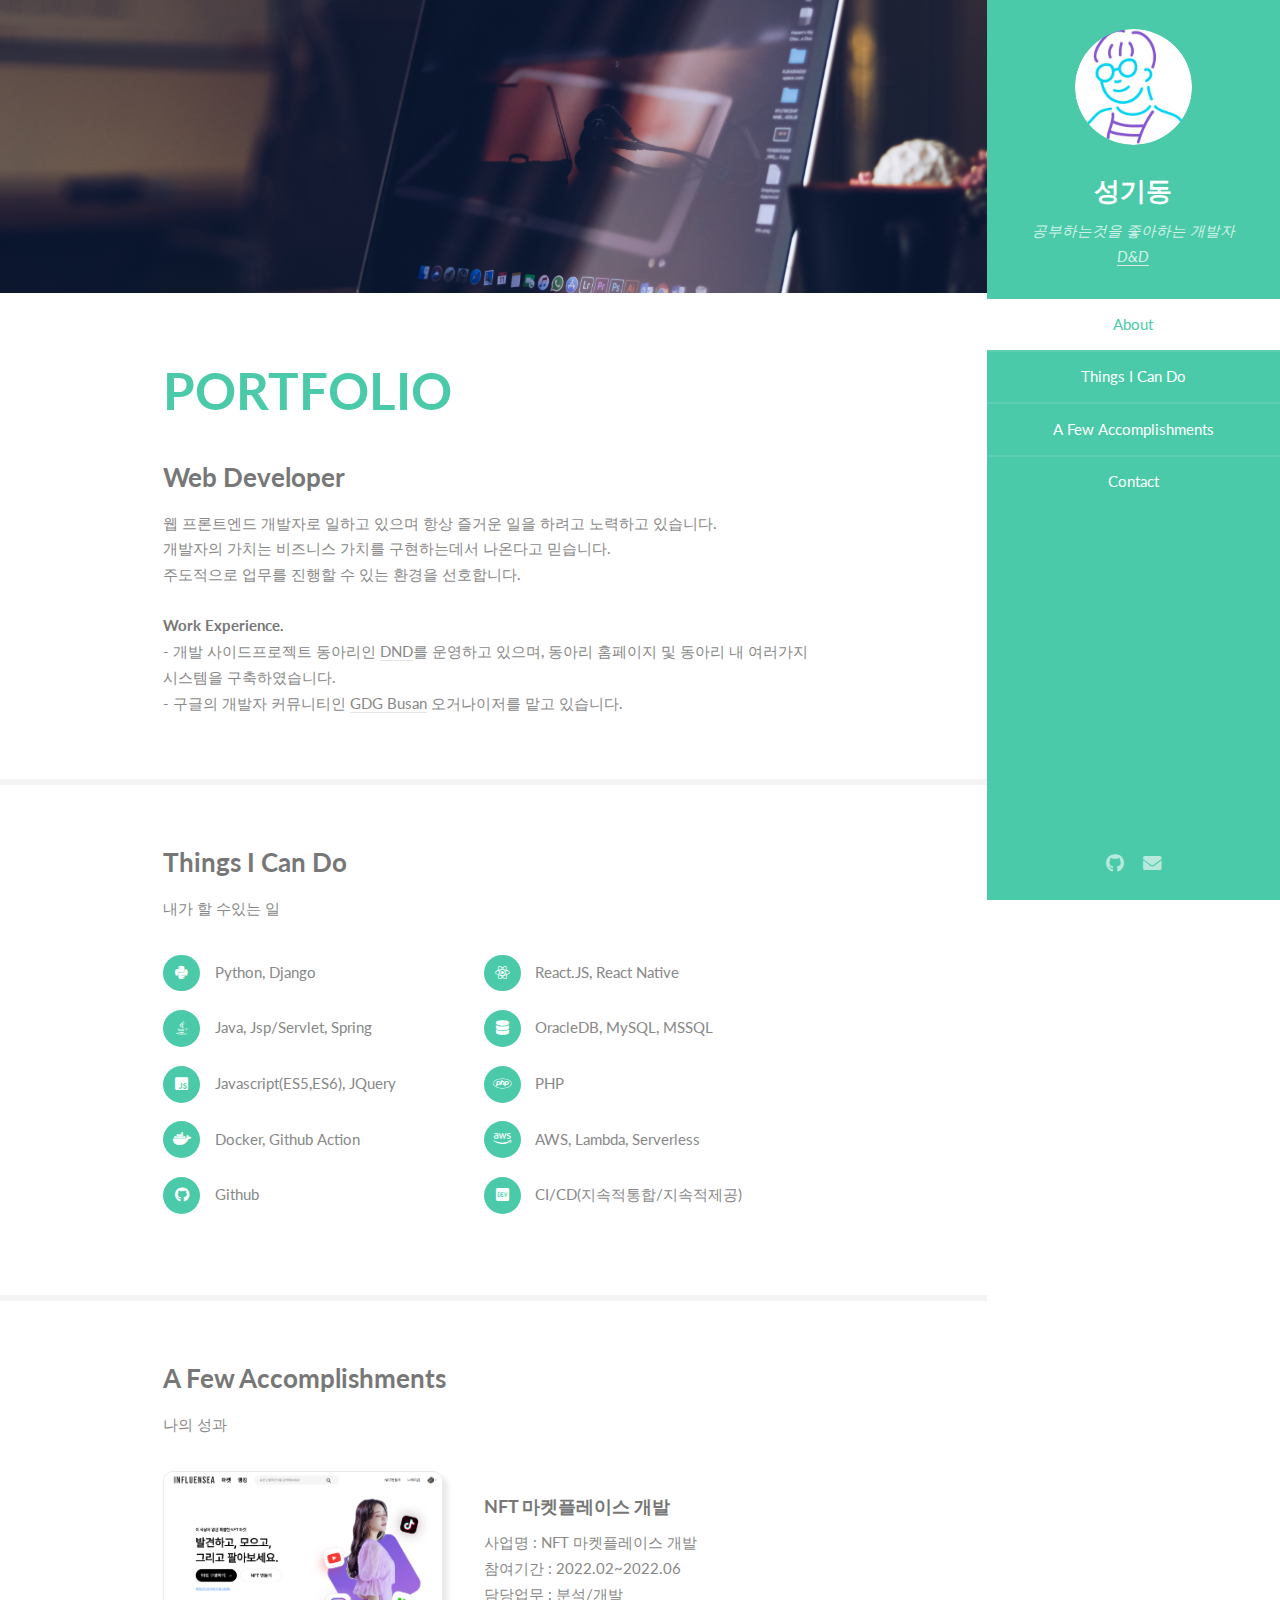
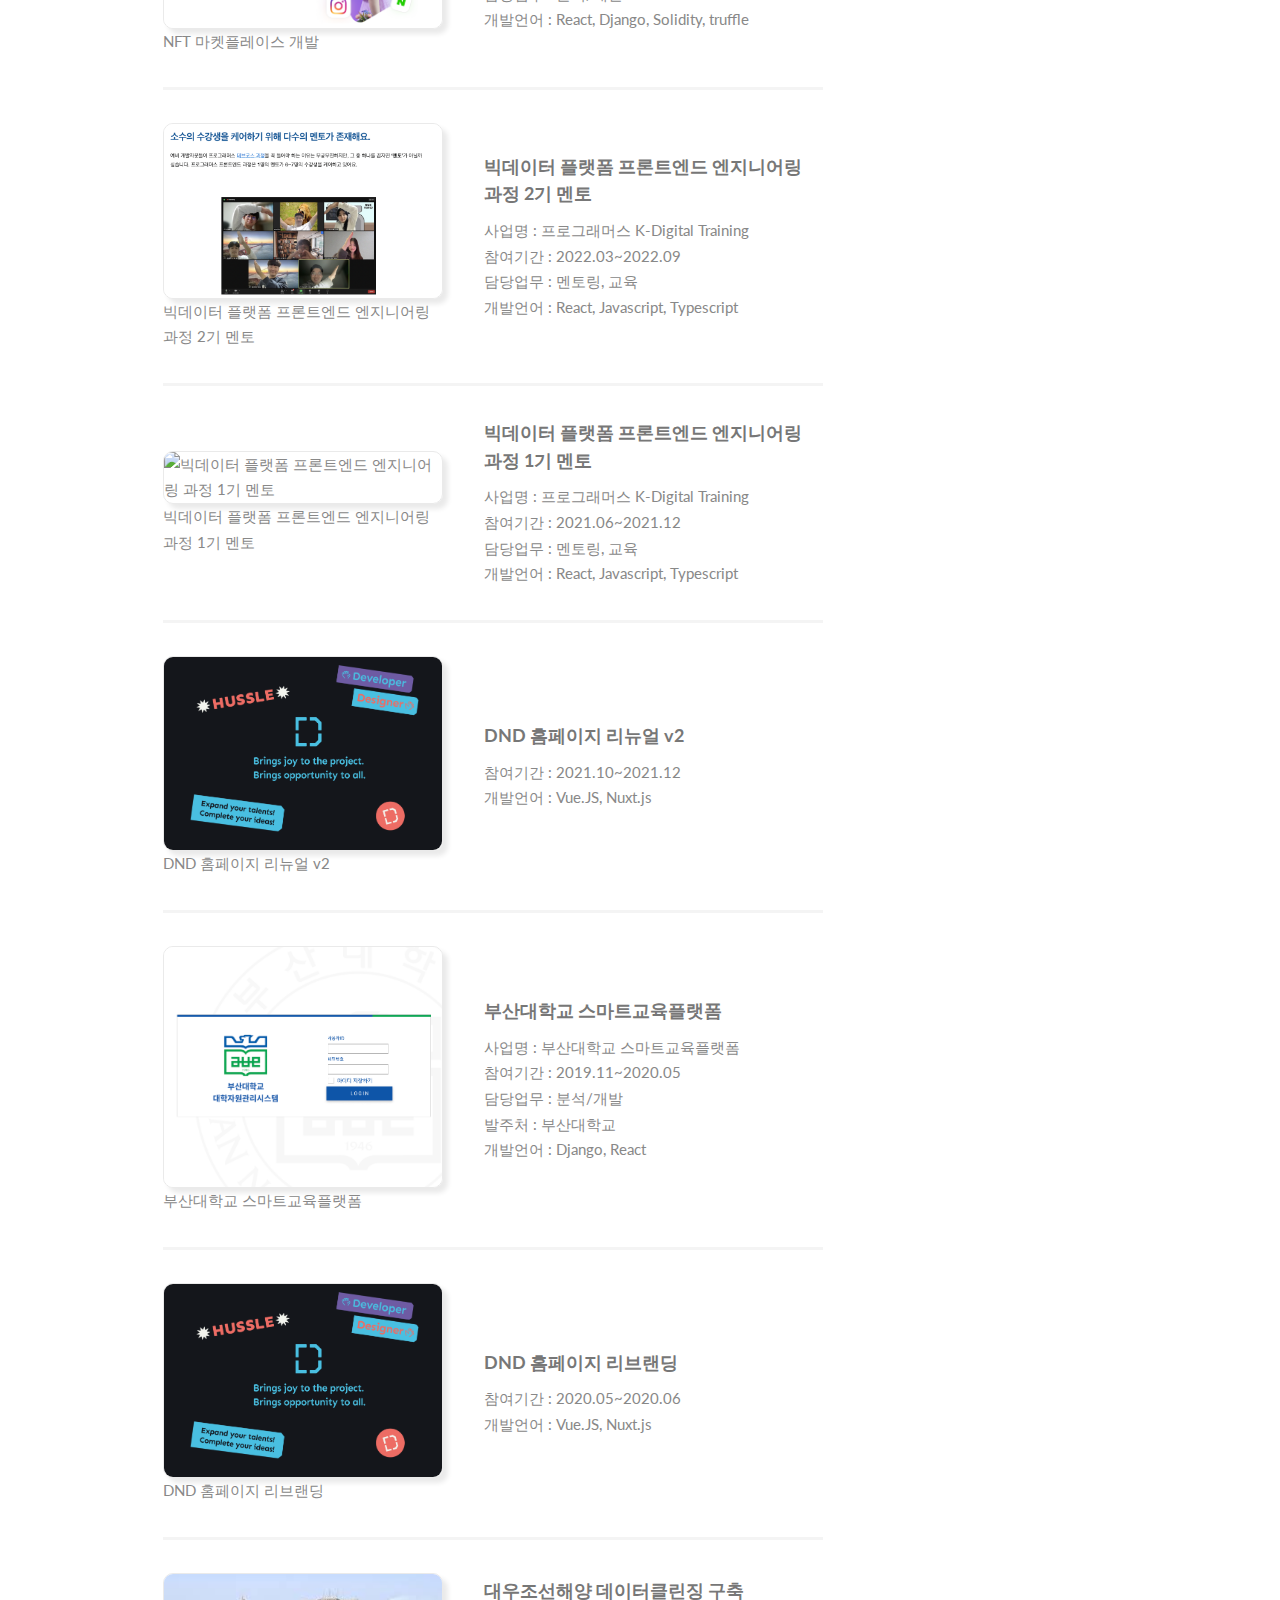
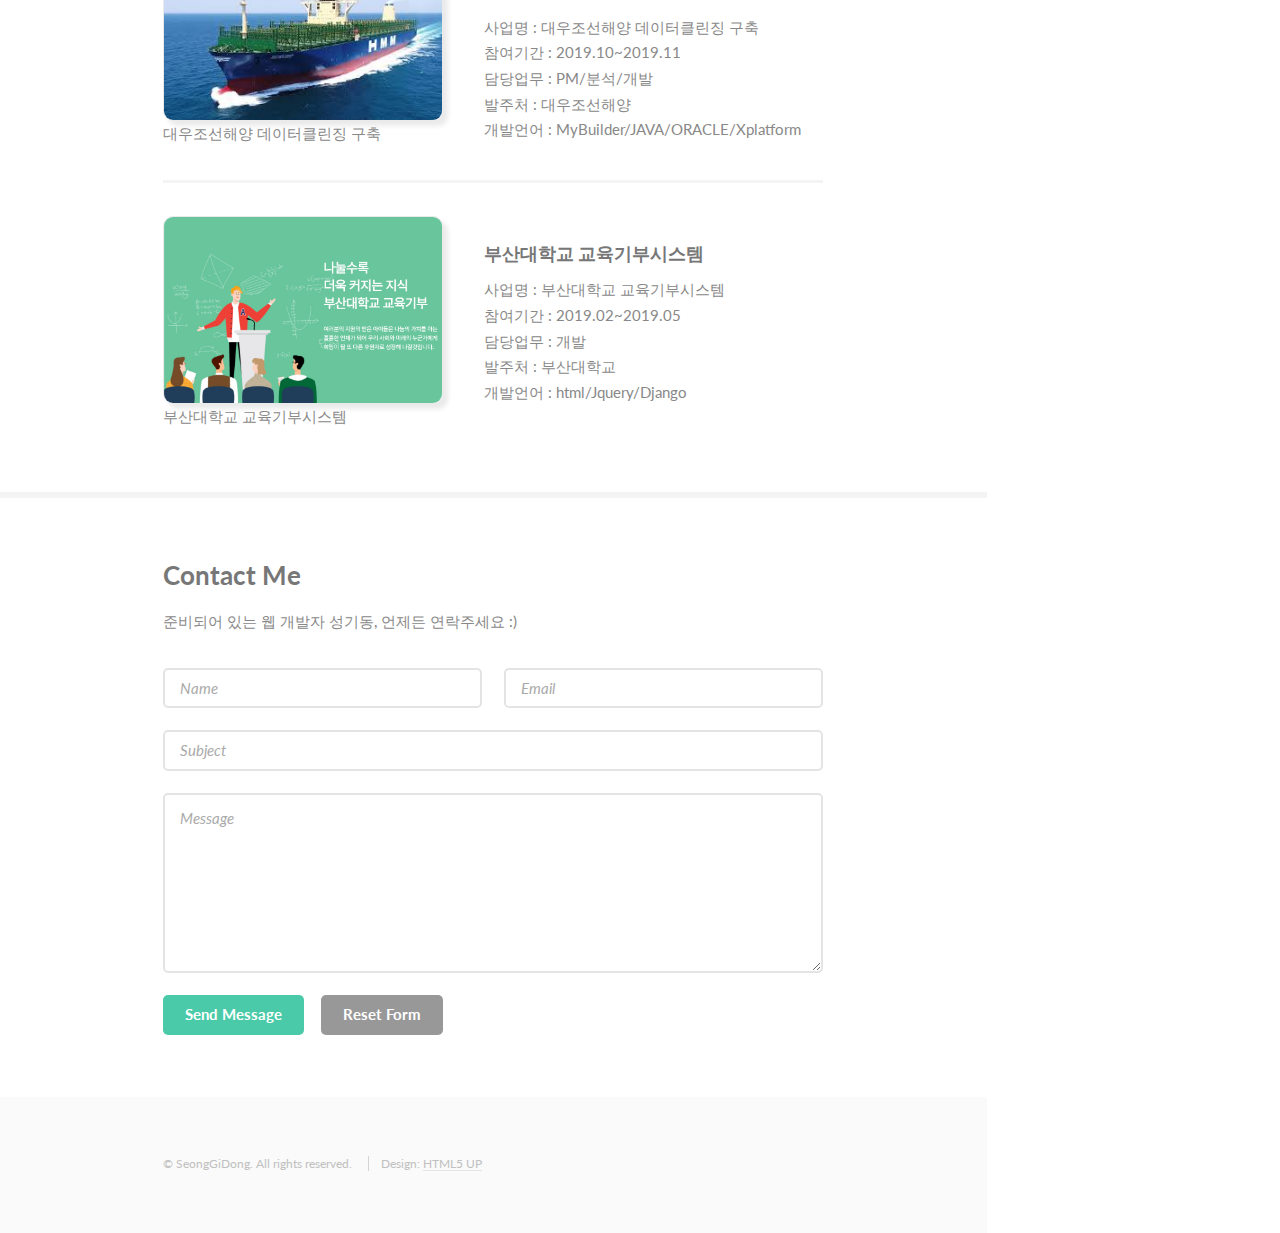
==== commit bed69b79: "💎 style: web accessibility update" ====
--- a/index.html
+++ b/index.html
@@ -23,7 +23,7 @@
     <!-- Header -->
     <section id="header">
       <header>
-        <span class="image avatar"><img src="images/avatar.jpg" alt="" /></span>
+        <span class="image avatar"><img src="images/avatar.jpg" alt="성기동" /></span>
         <h1 id="logo"><a href="#">성기동</a></h1>
         <p>
           공부하는것을 좋아하는 개발자<br />
@@ -67,7 +67,7 @@
         <!-- One -->
         <section id="one">
           <div class="image main" data-position="center">
-            <img src="images/banner.jpg" alt="" />
+            <img src="images/banner.jpg" alt="banner" />
           </div>
           <div class="container">
             <header class="major">
@@ -155,8 +155,10 @@
               <article>
                 <div
                   class="image project"
-                  ><img src="images/projects/influensea.png" alt="NFT 마켓플레이스 개발"
-                /></div>
+                  >
+                  <img src="images/projects/influensea.png" alt="NFT 마켓플레이스 개발"/>
+                  NFT 마켓플레이스 개발
+              </div>
                 <div class="inner">
                   <h4>NFT 마켓플레이스 개발</h4>
                   <p>
@@ -172,8 +174,10 @@
                   href="https://prgms.tistory.com/120"
                   target="_blank"
                   class="image project"
-                  ><img src="images/projects/grepp_01.png" alt="빅데이터 플랫폼 프론트엔드 엔지니어링 과정 2기 멘토"
-                /></a>
+                  >
+                  <img src="images/projects/grepp_01.png" alt="빅데이터 플랫폼 프론트엔드 엔지니어링 과정 2기 멘토"/>
+                  빅데이터 플랫폼 프론트엔드 엔지니어링 과정 2기 멘토
+              </a>
                 <div class="inner">
                   <h4>빅데이터 플랫폼 프론트엔드 엔지니어링 과정 2기 멘토</h4>
                   <p>
@@ -189,8 +193,10 @@
                   href="https://prgms.tistory.com/120"
                   target="_blank"
                   class="image project"
-                  ><img src="https://camo.githubusercontent.com/bb8dae7b26621c89f6490930e9b493ddb1e090a4adaa219056b5d4db3f589945/68747470733a2f2f7261772e6769746875622e636f6d2f7367643132322f7367643132322f6d61737465722f696d672f6c6f676f2f707267726d732e706e67" alt="빅데이터 플랫폼 프론트엔드 엔지니어링 과정 1기 멘토"
-                /></a>
+                  >
+                  <img src="https://camo.githubusercontent.com/bb8dae7b26621c89f6490930e9b493ddb1e090a4adaa219056b5d4db3f589945/68747470733a2f2f7261772e6769746875622e636f6d2f7367643132322f7367643132322f6d61737465722f696d672f6c6f676f2f707267726d732e706e67" alt="빅데이터 플랫폼 프론트엔드 엔지니어링 과정 1기 멘토"/>
+                  빅데이터 플랫폼 프론트엔드 엔지니어링 과정 1기 멘토
+                </a>
                 <div class="inner">
                   <h4>빅데이터 플랫폼 프론트엔드 엔지니어링 과정 1기 멘토</h4>
                   <p>
@@ -203,8 +209,10 @@
               </article>
               <article>
                 <a href="https://dnd.ac" target="_blank" class="image project"
-                  ><img src="images/projects/dnd.png" alt="DND 홈페이지 리뉴얼 v2"
-                /></a>
+                  >
+                  <img src="images/projects/dnd.png" alt="DND 홈페이지 리뉴얼 v2"
+                />DND 홈페이지 리뉴얼 v2
+              </a>
                 <div class="inner">
                   <h4>DND 홈페이지 리뉴얼 v2</h4>
                   <p>
@@ -219,7 +227,8 @@
                   target="_blank"
                   class="image project"
                   ><img src="images/projects/webpip.png" alt="부산대학교 스마트교육플랫폼"
-                /></a>
+                />부산대학교 스마트교육플랫폼
+                </a>
                 <div class="inner">
                   <h4>부산대학교 스마트교육플랫폼</h4>
                   <p>
@@ -234,7 +243,7 @@
               <article>
                 <a href="https://dnd.ac" target="_blank" class="image project"
                   ><img src="images/projects/dnd.png" alt="DND 홈페이지 리브랜딩"
-                /></a>
+                />DND 홈페이지 리브랜딩</a>
                 <div class="inner">
                   <h4>DND 홈페이지 리브랜딩</h4>
                   <p>
@@ -246,7 +255,7 @@
               <article>
                 <a href="javascript:void(0);" class="image project"
                   ><img src="images/projects/dsme.jpeg" alt="대우조선해양 데이터클린징 구축"
-                /></a>
+                />대우조선해양 데이터클린징 구축</a>
                 <div class="inner">
                   <h4>대우조선해양 데이터클린징 구축</h4>
                   <p>
@@ -264,7 +273,7 @@
                   target="_blank"
                   class="image project"
                   ><img src="images/projects/nanum.png" alt="부산대학교 교육기부시스템"
-                /></a>
+                />부산대학교 교육기부시스템</a>
                 <div class="inner">
                   <h4>부산대학교 교육기부시스템</h4>
                   <p>
@@ -279,6 +288,26 @@
             </div>
           </div>
         </section>
+
+        <!-- four -->
+        <!-- <section id="four">
+          <div class="container">
+            <header class="major">
+              <h2>Skills.</h2>
+              <p>Overall.</p>
+            </header>
+            <p>
+              웹 프론트엔드 개발자로 일하고 있으며 항상 즐거운 일을 하려고 노력하고 있습니다.<br/>
+              개발자의 가치는 비즈니스 가치를 구현하는데서 나온다고 믿습니다. <br/>
+              주도적으로 업무를 진행할 수 있는 환경을 선호합니다.<br/>
+              <br/>
+              <strong>Work Experience.</strong>
+              <br/>
+              - 개발 사이드프로젝트 동아리인 <a href="https://dnd.ac" target="_blank">DND</a>를 운영하고 있으며, 동아리 홈페이지 및 동아리 내 여러가지 시스템을 구축하였습니다. <br/>
+              - 구글의 개발자 커뮤니티인 <a href="https://gdg.community.dev/gdg-busan/" target="_blank">GDG Busan</a> 오거나이저를 맡고 있습니다. <br/>
+            </p>
+          </div>
+        </section> -->
 
         <!-- five -->
         <section id="five">
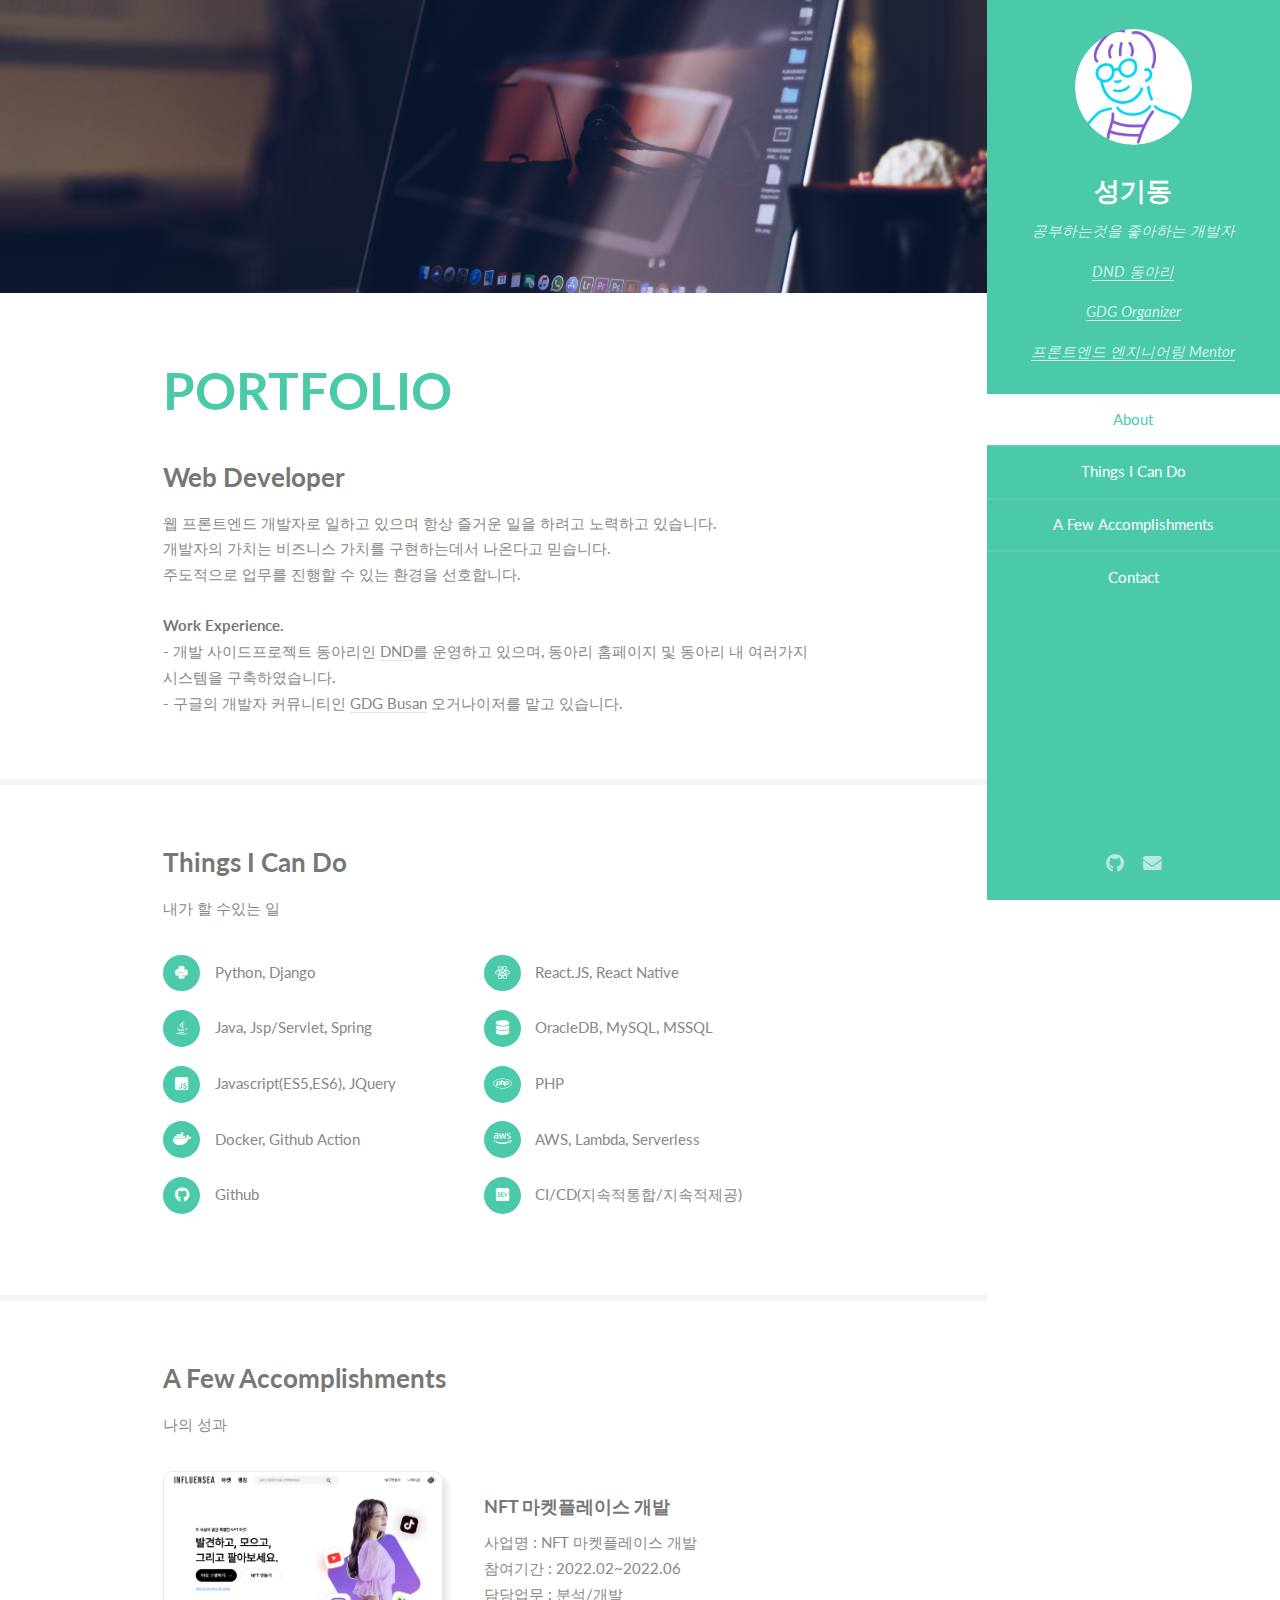
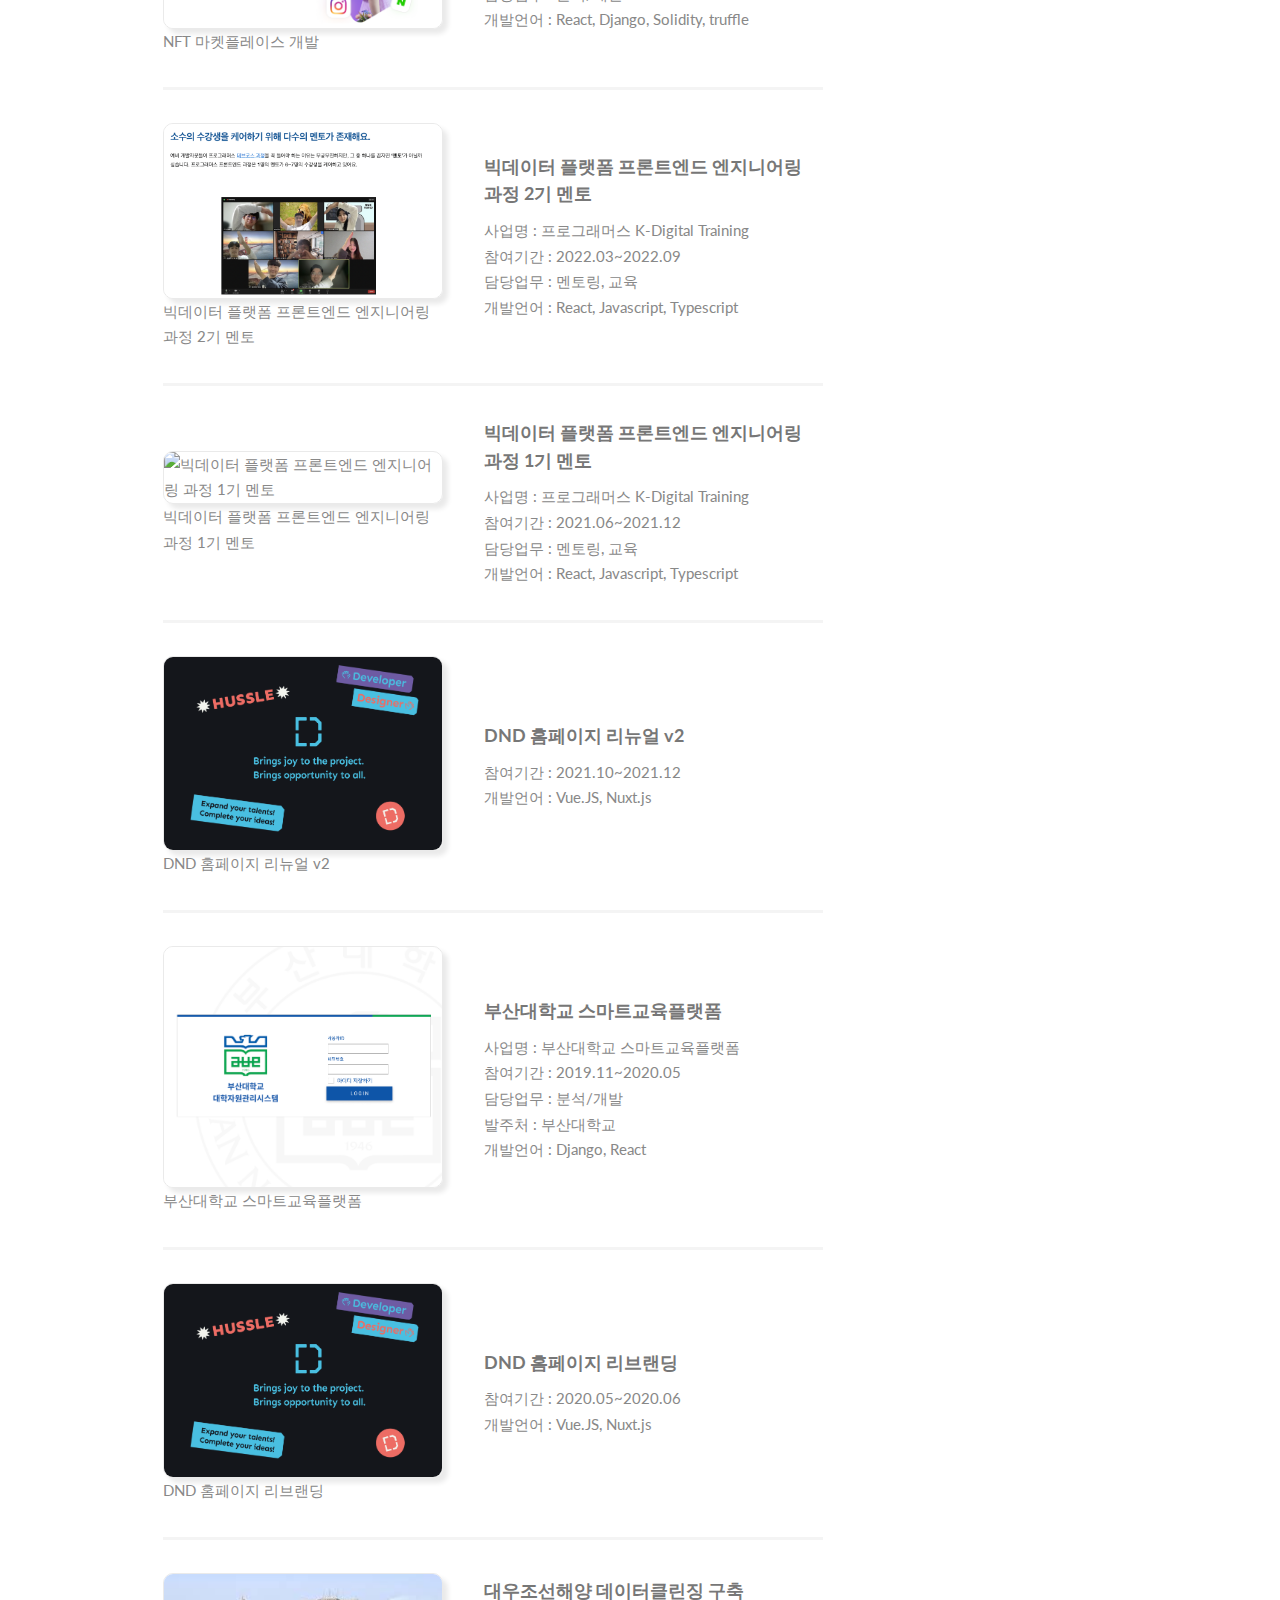
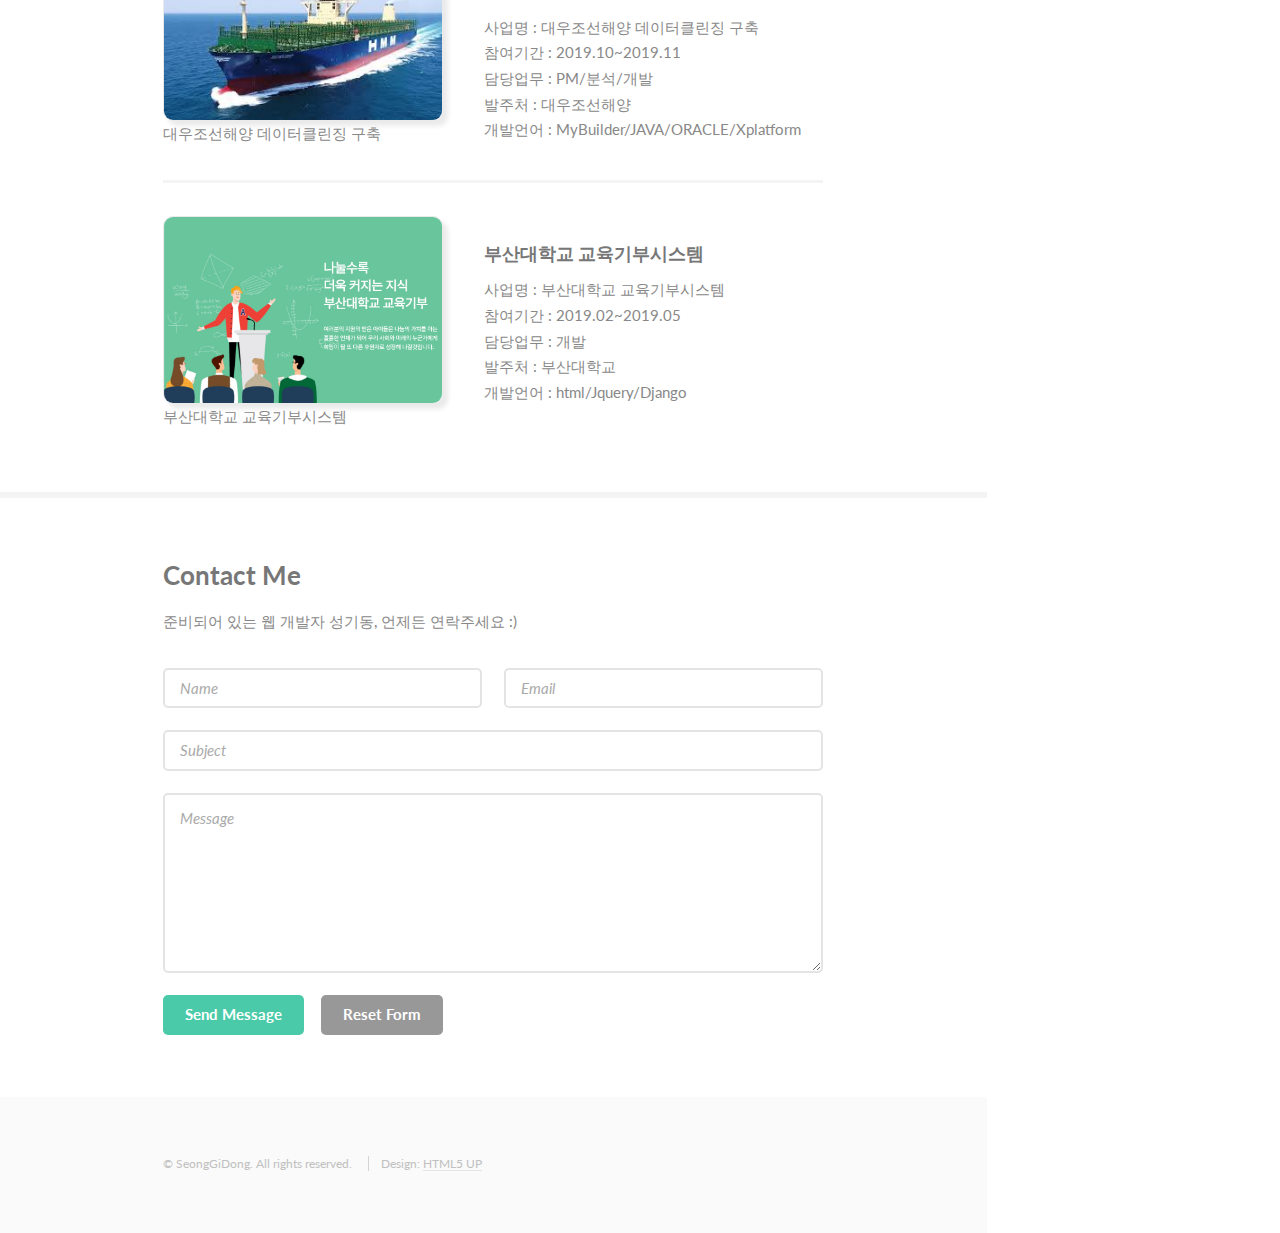
==== commit c281efe2: "💎 style: side section text chnage" ====
--- a/index.html
+++ b/index.html
@@ -7,6 +7,7 @@
 <html lang="ko">
   <head>
     <title>성기동의 포트폴리오</title>
+    <link rel="shortcut icon" href="favicon.ico">
     <meta charset="utf-8" />
     <meta
       name="viewport"
@@ -27,7 +28,15 @@
         <h1 id="logo"><a href="#">성기동</a></h1>
         <p>
           공부하는것을 좋아하는 개발자<br />
-          <a href="https://dnd.ac" target="_blank">D&D</a>
+        </p>
+        <p>
+          <a href="https://dnd.ac" target="_blank">DND 동아리</a><br />
+        </p>
+        <p>
+          <a href="https://gdg.community.dev/gdg-busan/" target="_blank">GDG Organizer</a><br />
+        </p>
+        <p>
+          <a href="https://programmers.co.kr/learn/courses/13476" target="_blank">프론트엔드 엔지니어링 Mentor</a><br />
         </p>
       </header>
       <nav id="nav">
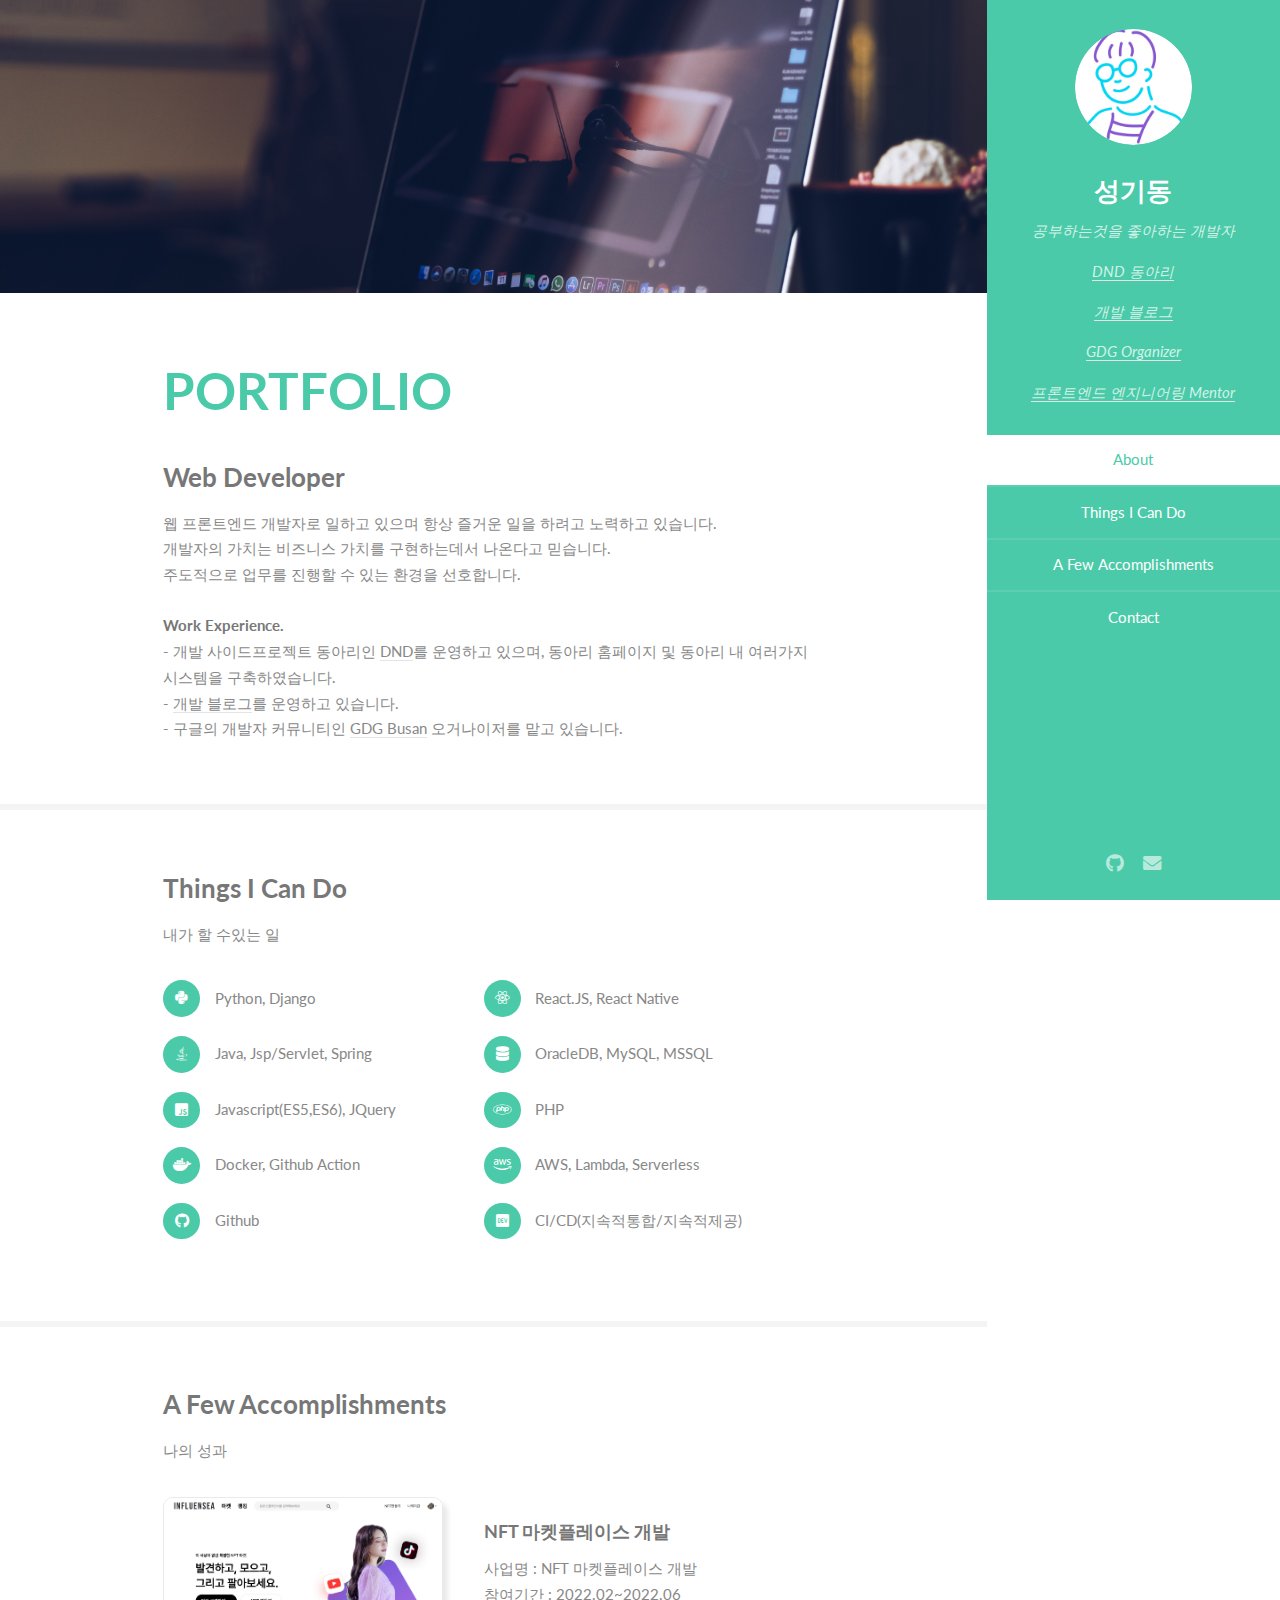
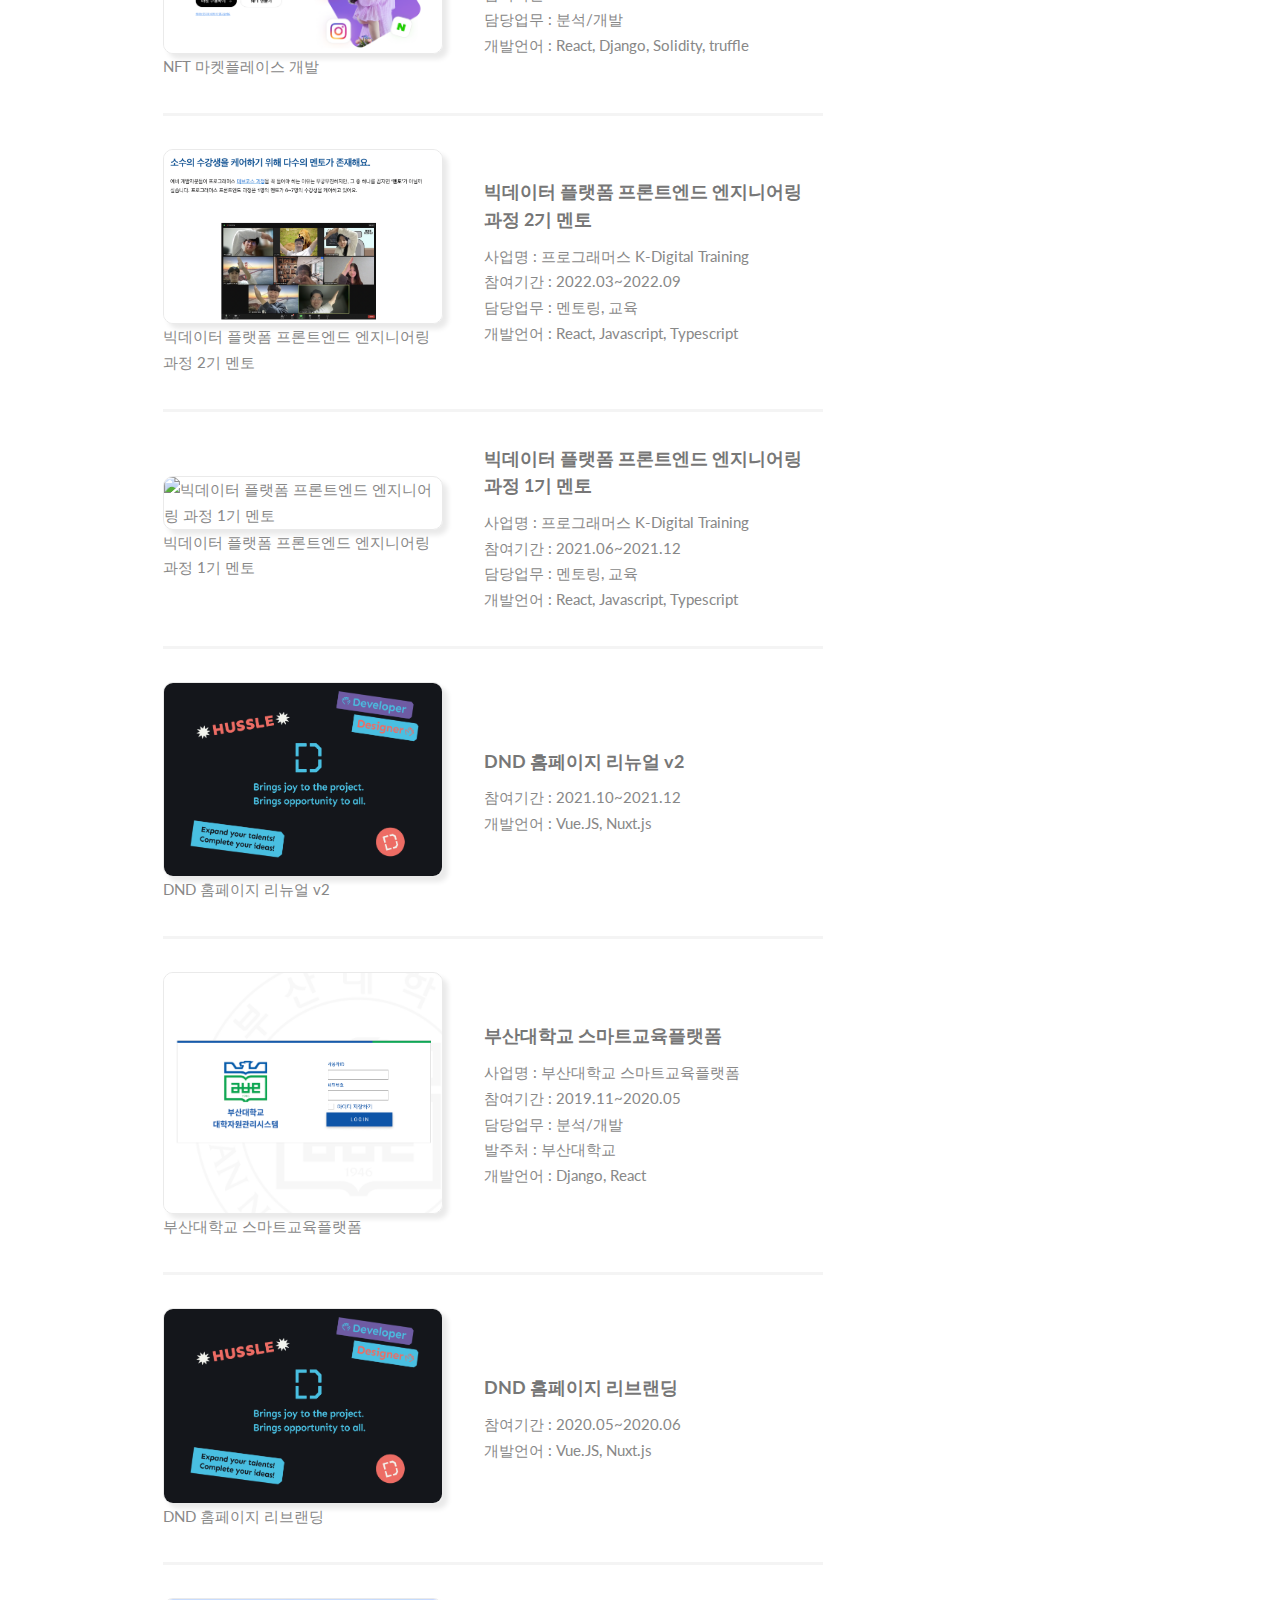
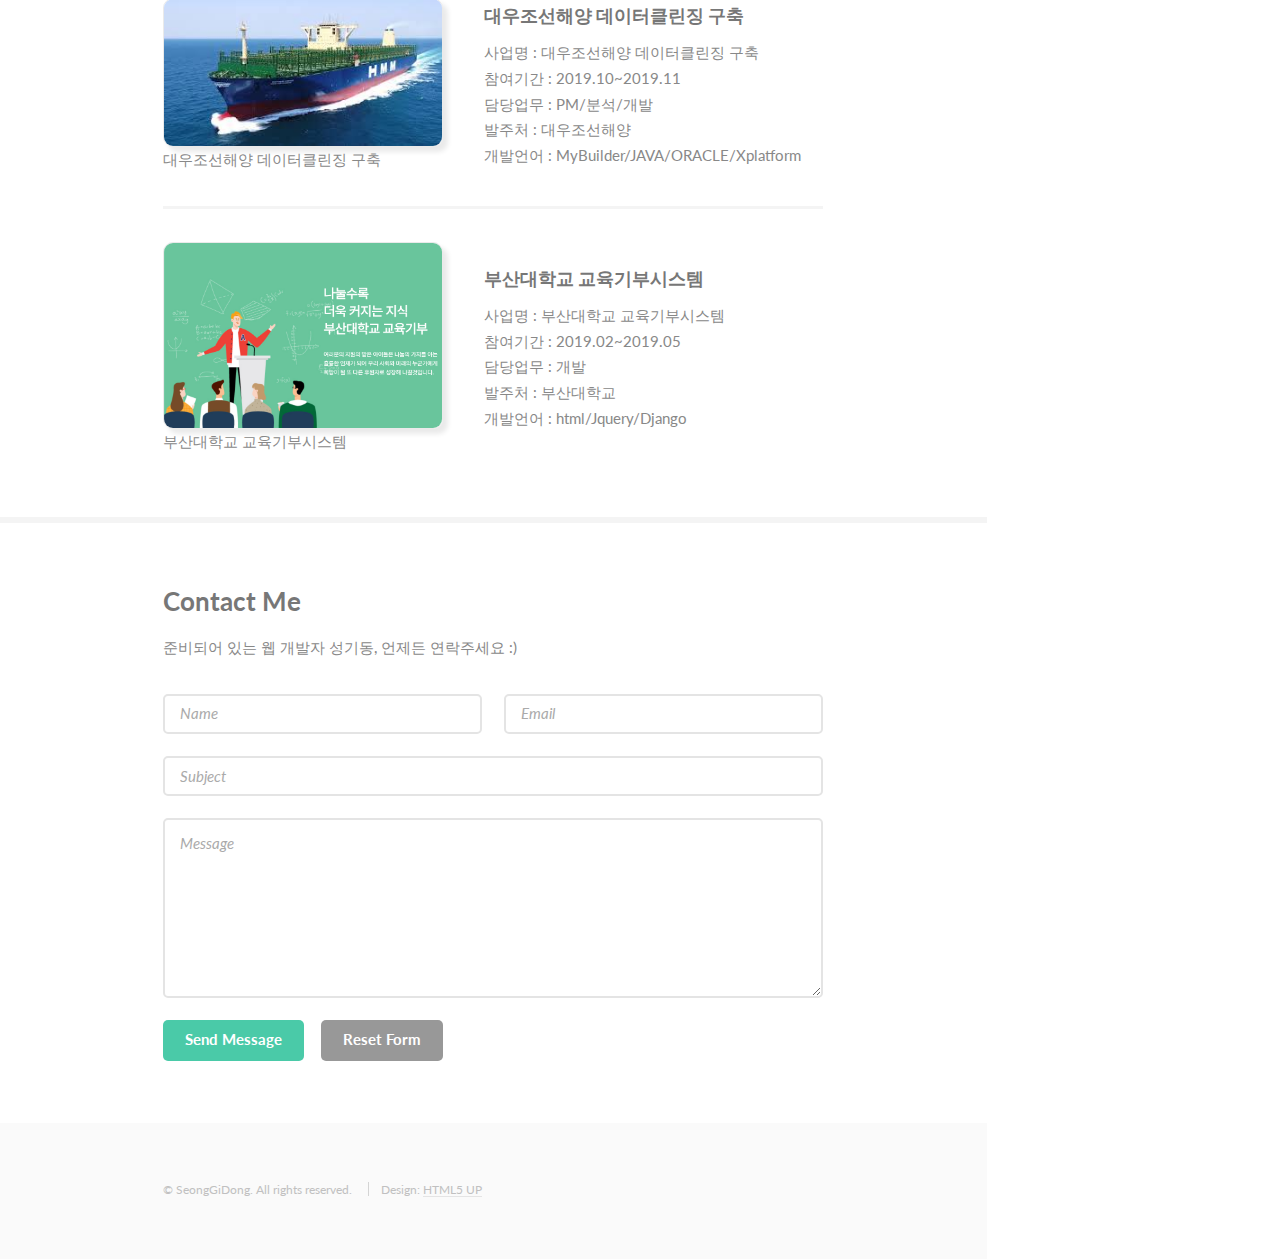
==== commit 5de44408: "📝 docs: 개발블로그 텍스트 추가" ====
--- a/index.html
+++ b/index.html
@@ -31,6 +31,9 @@
         </p>
         <p>
           <a href="https://dnd.ac" target="_blank">DND 동아리</a><br />
+        </p>
+        <p>
+          <a href="https://blog.dnd.ac" target="_blank">개발 블로그</a><br />
         </p>
         <p>
           <a href="https://gdg.community.dev/gdg-busan/" target="_blank">GDG Organizer</a><br />
@@ -91,6 +94,7 @@
               <strong>Work Experience.</strong>
               <br/>
               - 개발 사이드프로젝트 동아리인 <a href="https://dnd.ac" target="_blank">DND</a>를 운영하고 있으며, 동아리 홈페이지 및 동아리 내 여러가지 시스템을 구축하였습니다. <br/>
+              - <a href="https://blog.dnd.ac" target="_blank">개발 블로그</a>를 운영하고 있습니다. <br/>
               - 구글의 개발자 커뮤니티인 <a href="https://gdg.community.dev/gdg-busan/" target="_blank">GDG Busan</a> 오거나이저를 맡고 있습니다. <br/>
             </p>
           </div>
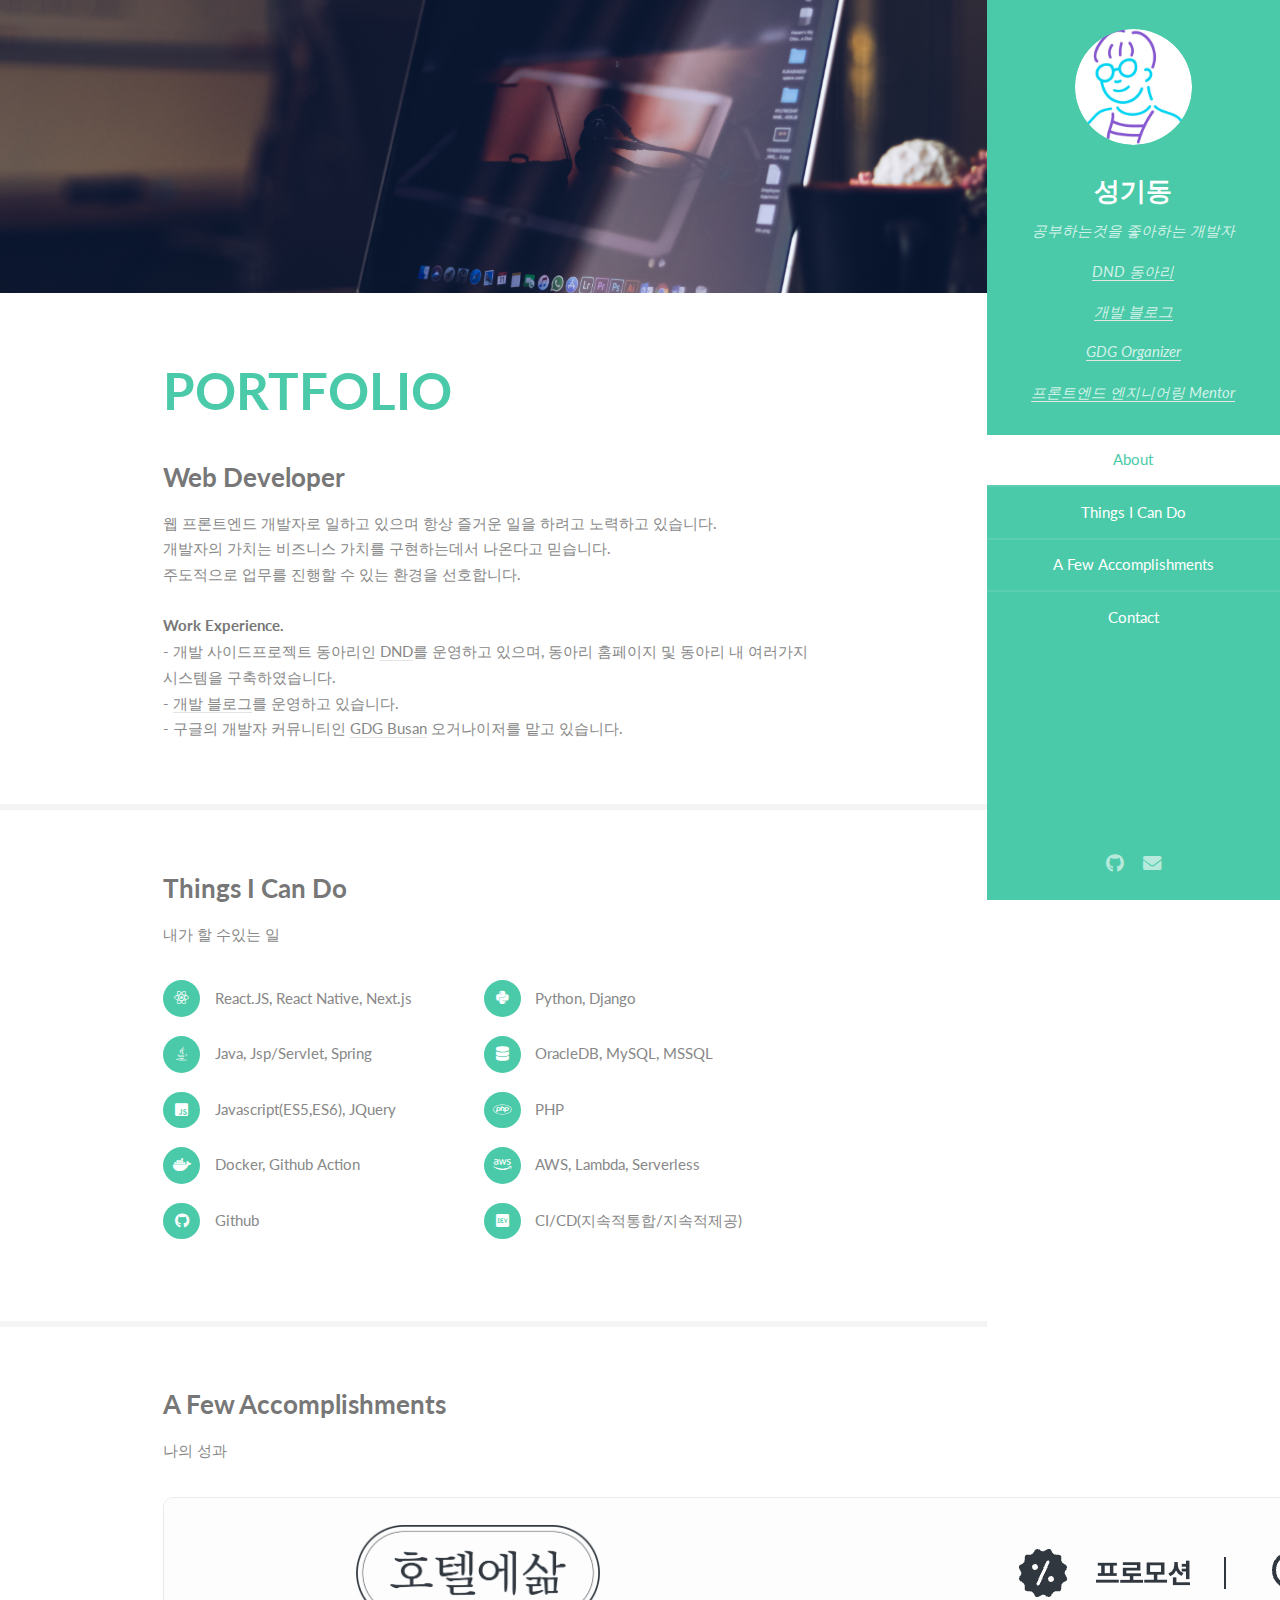
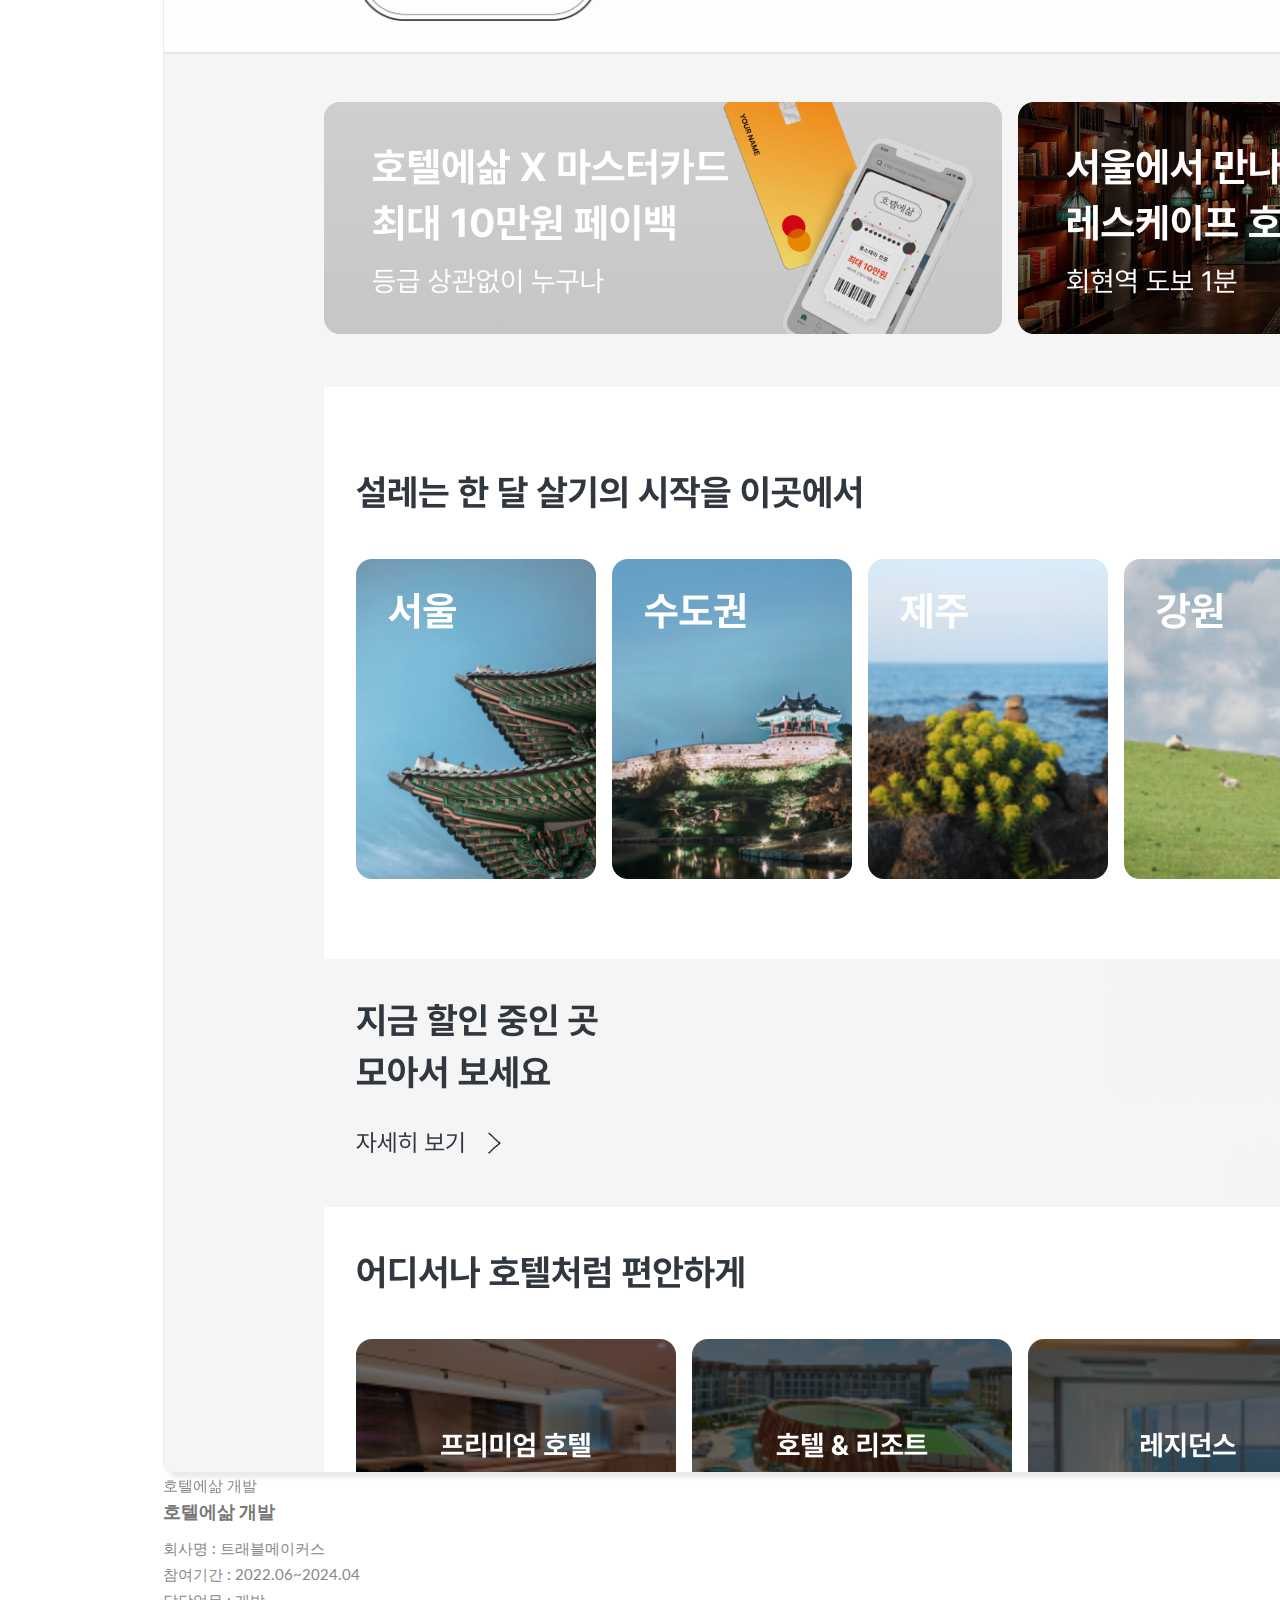
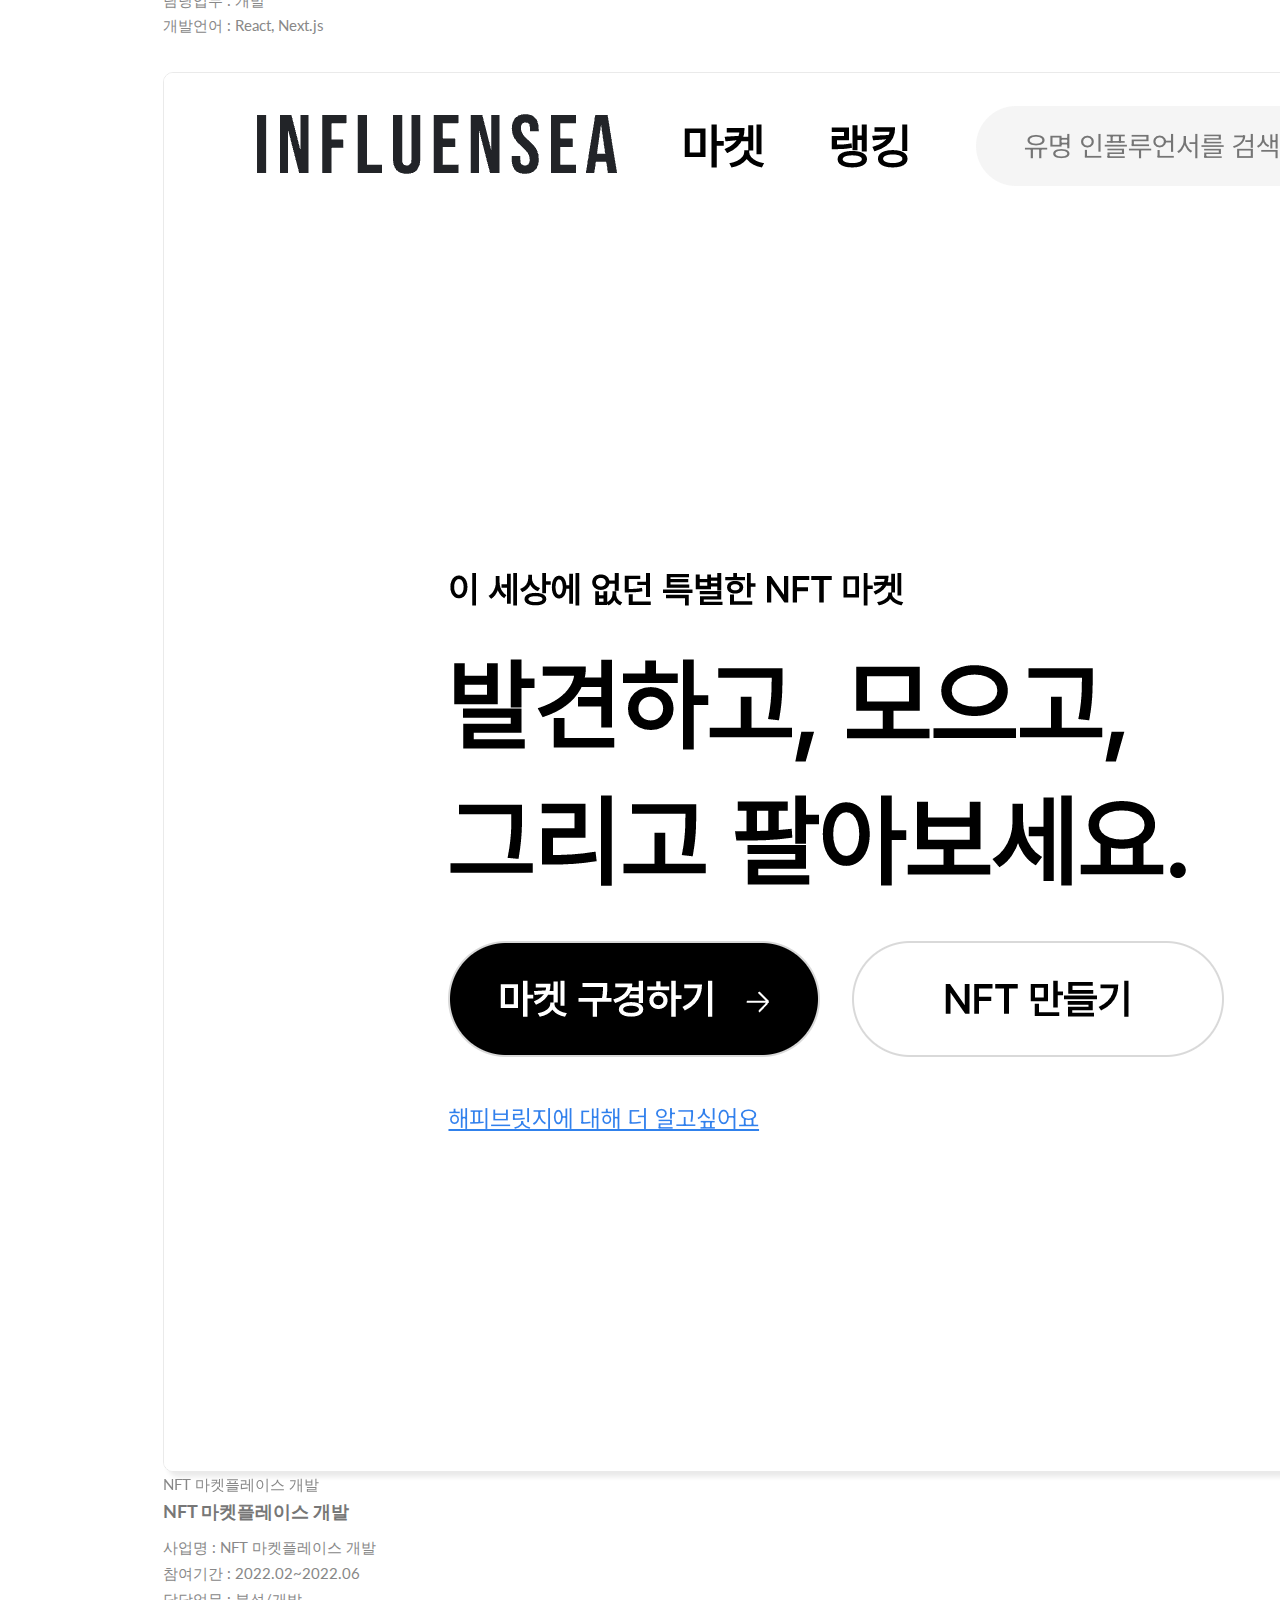
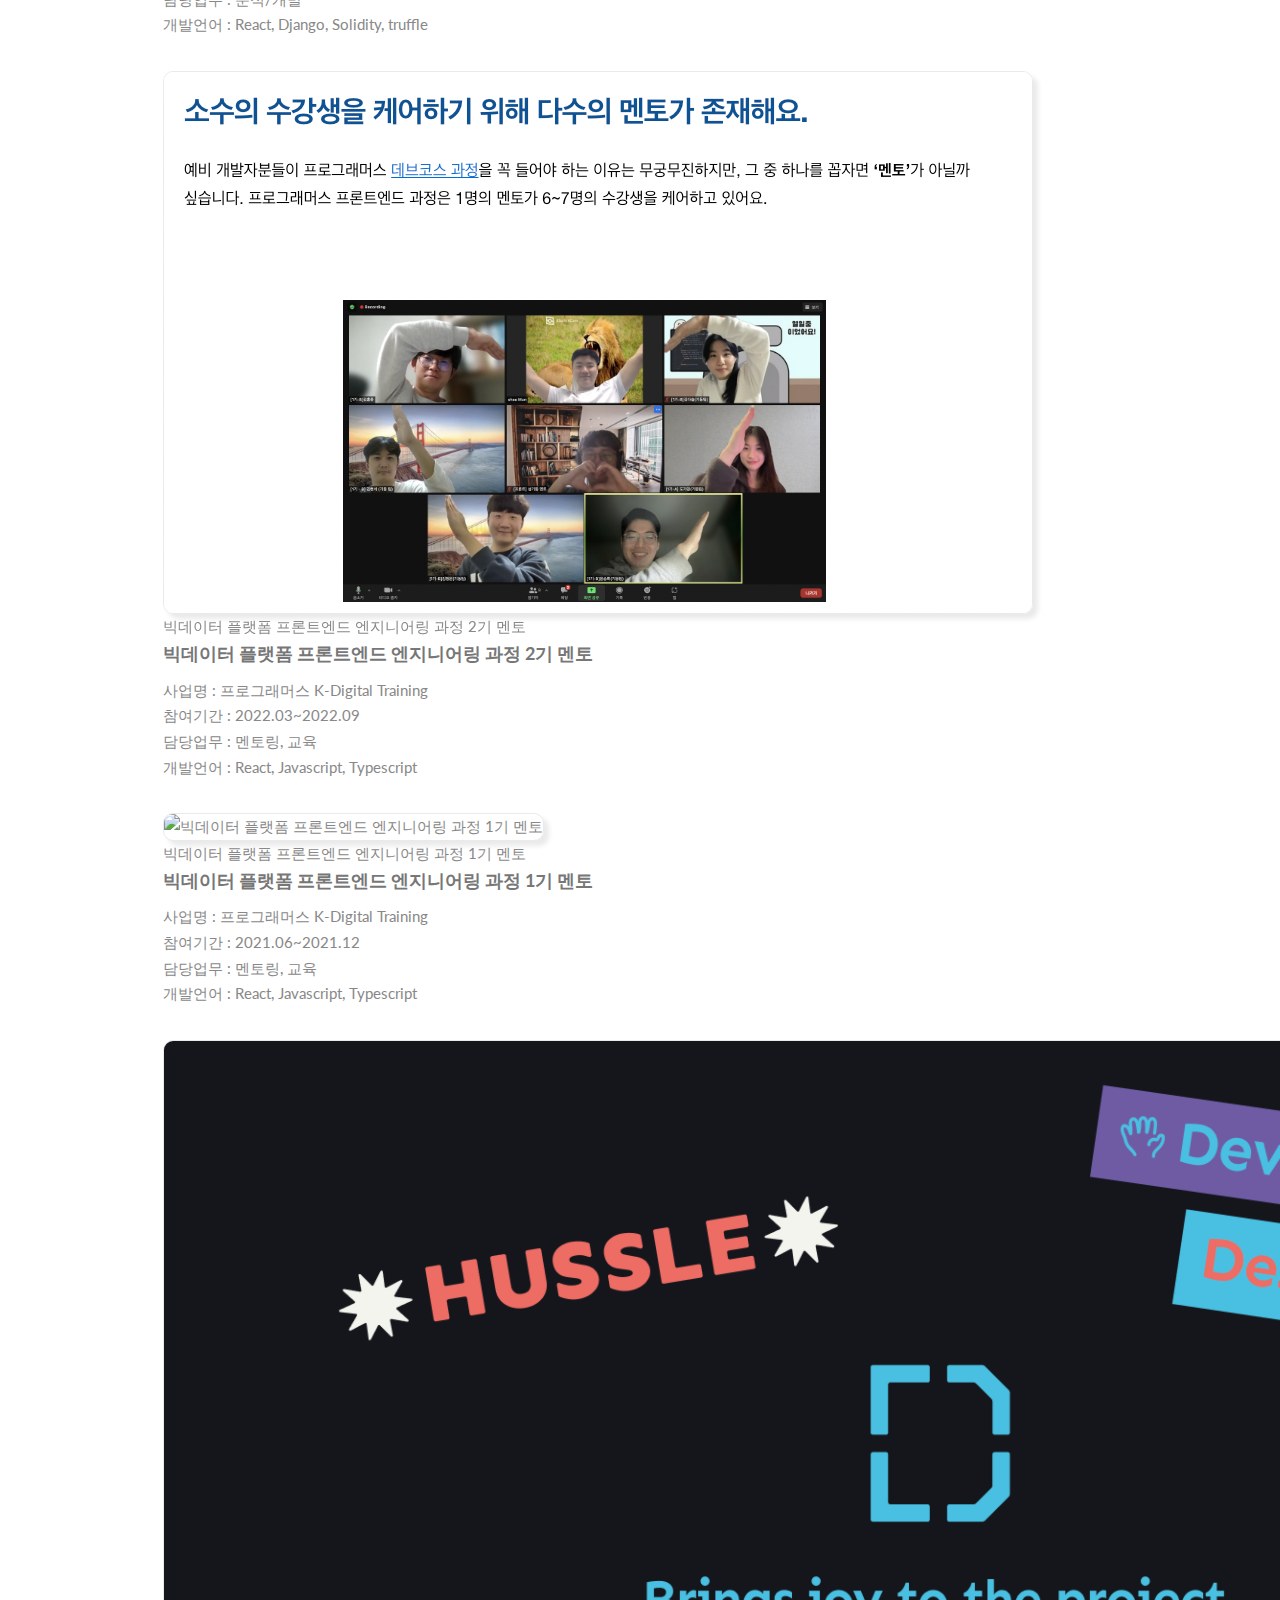
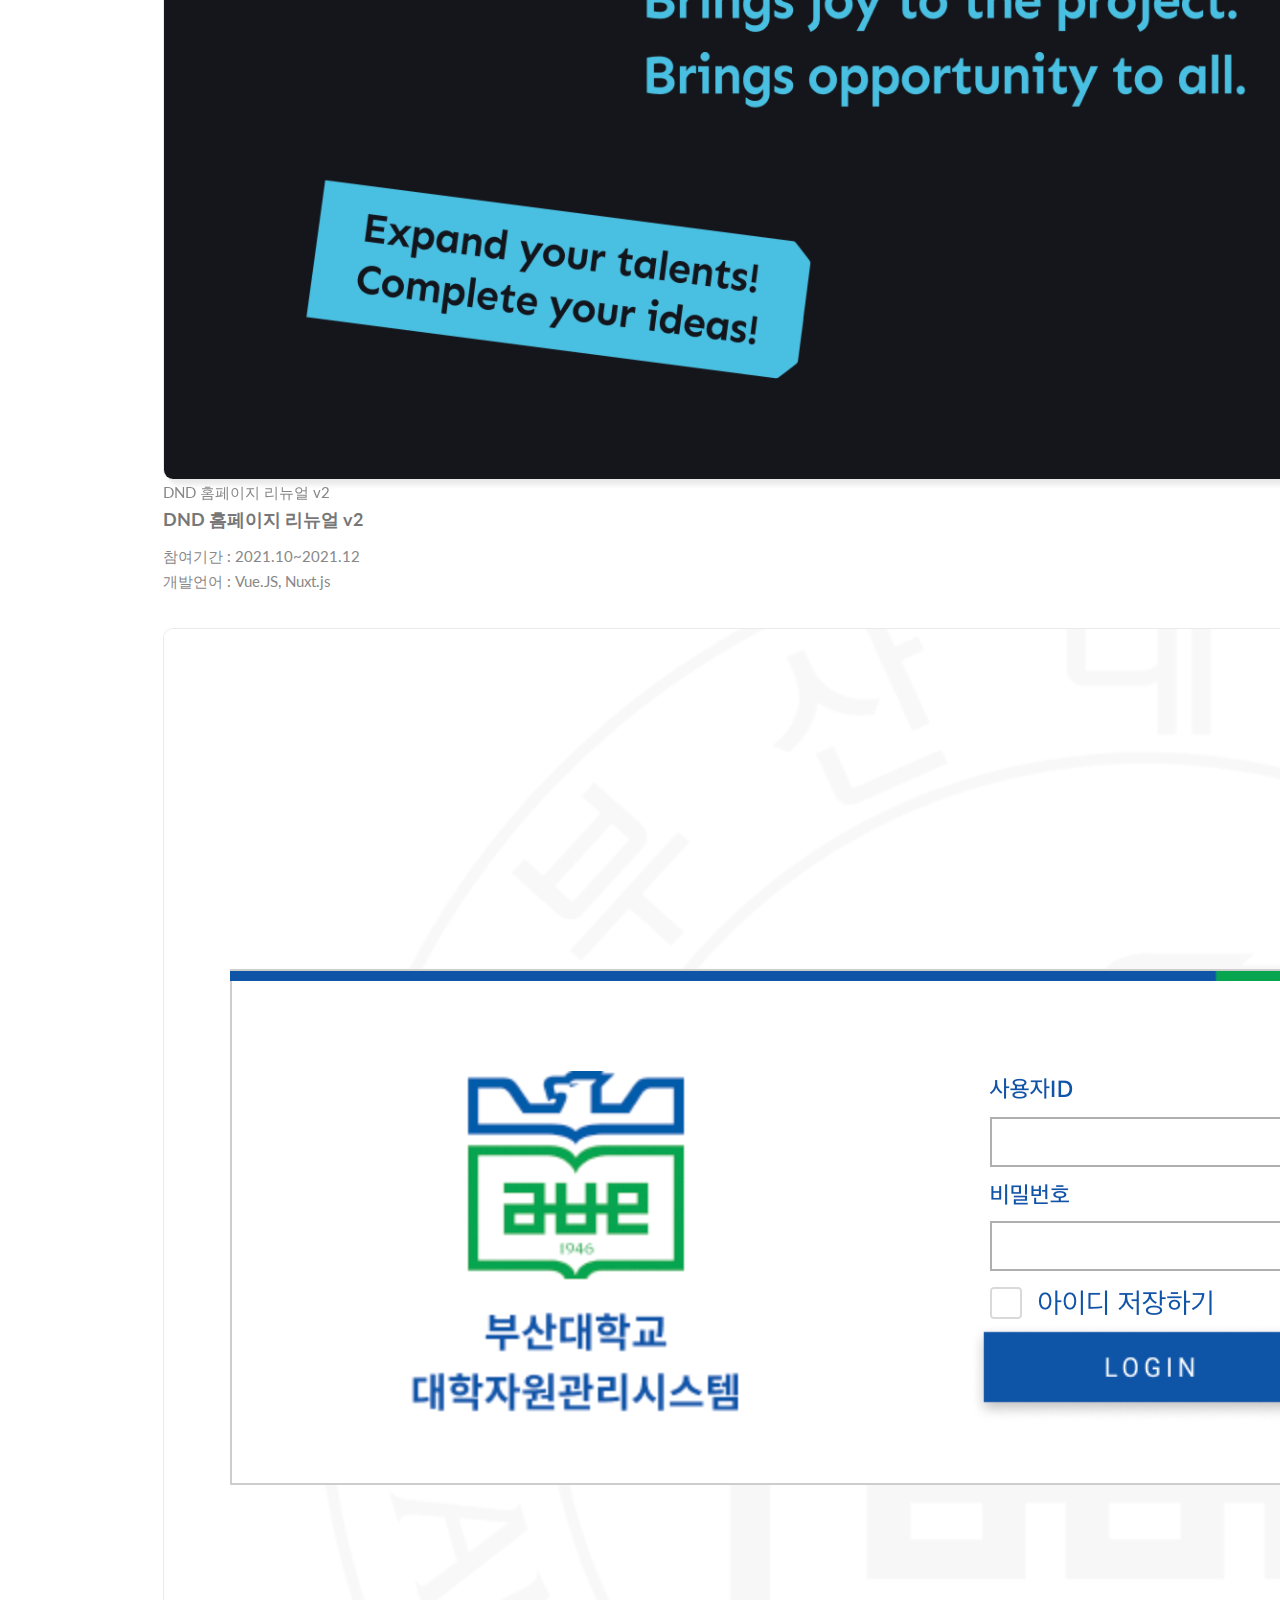
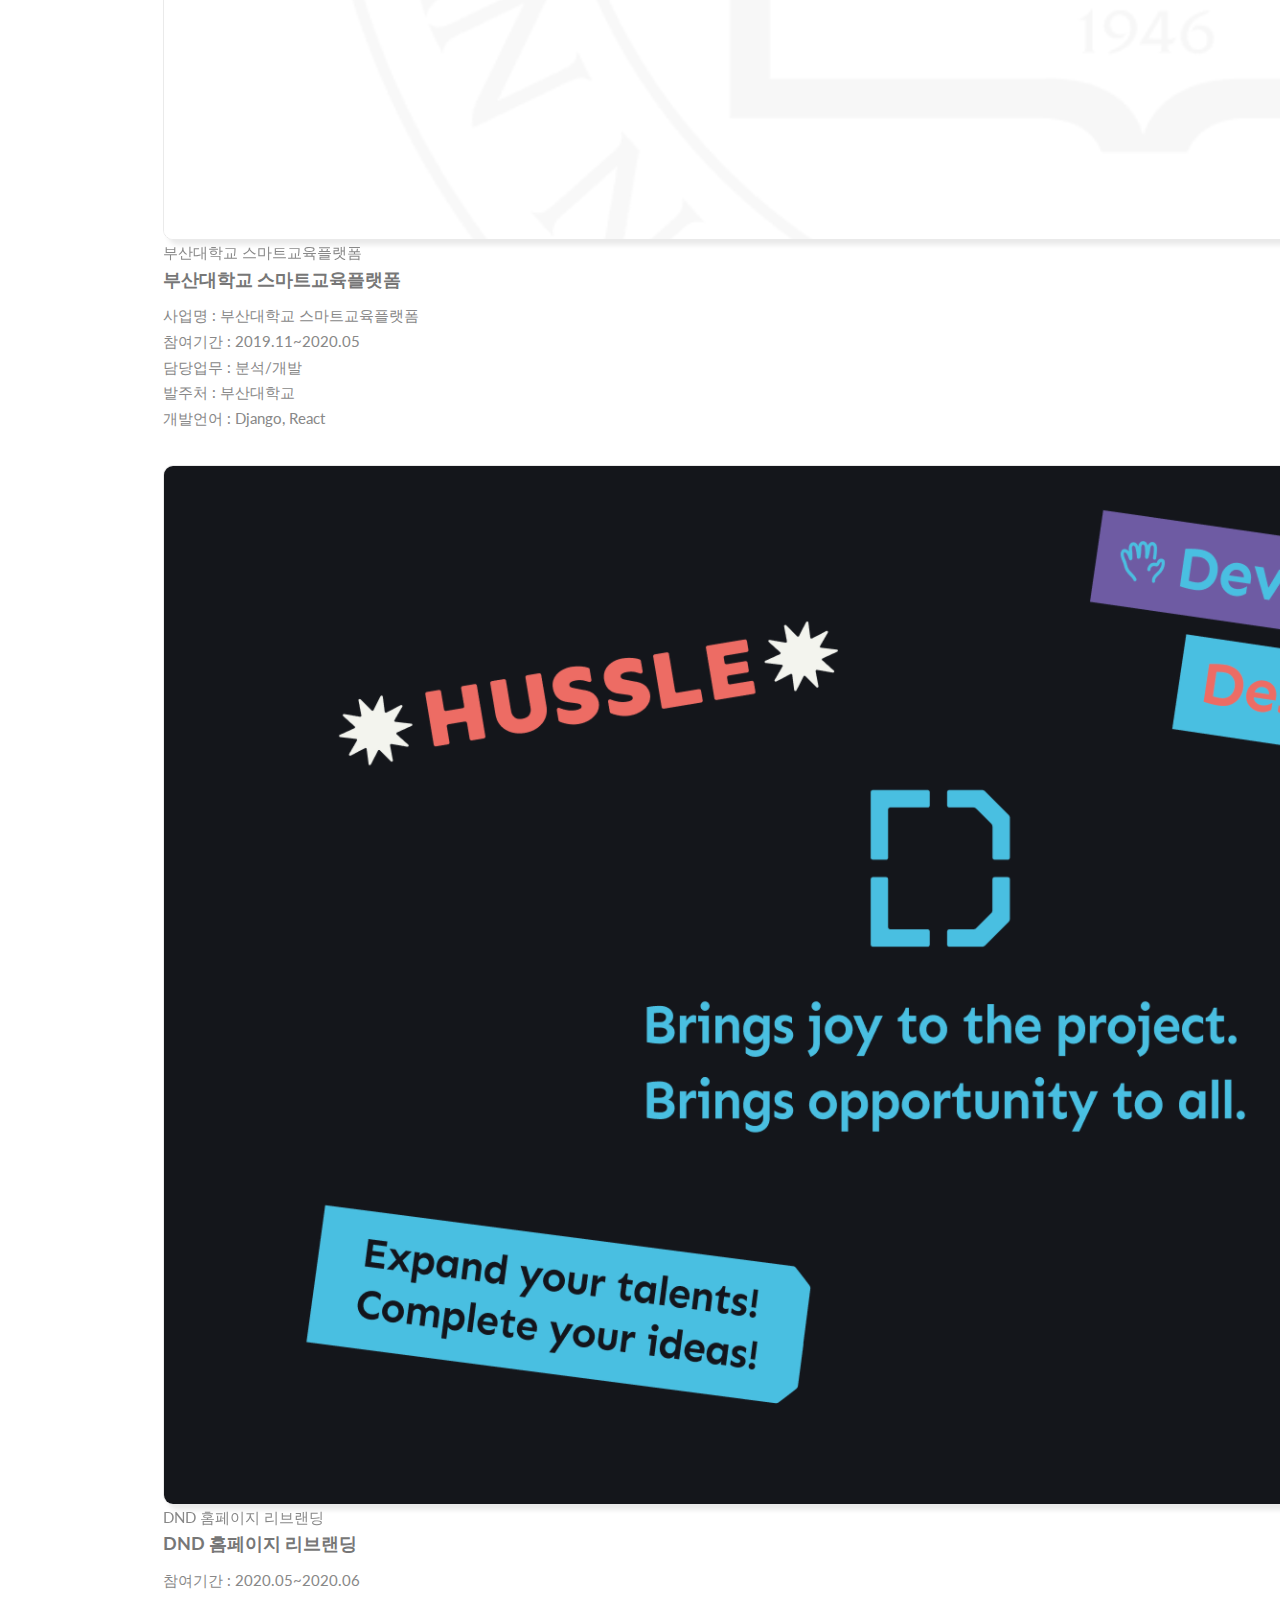
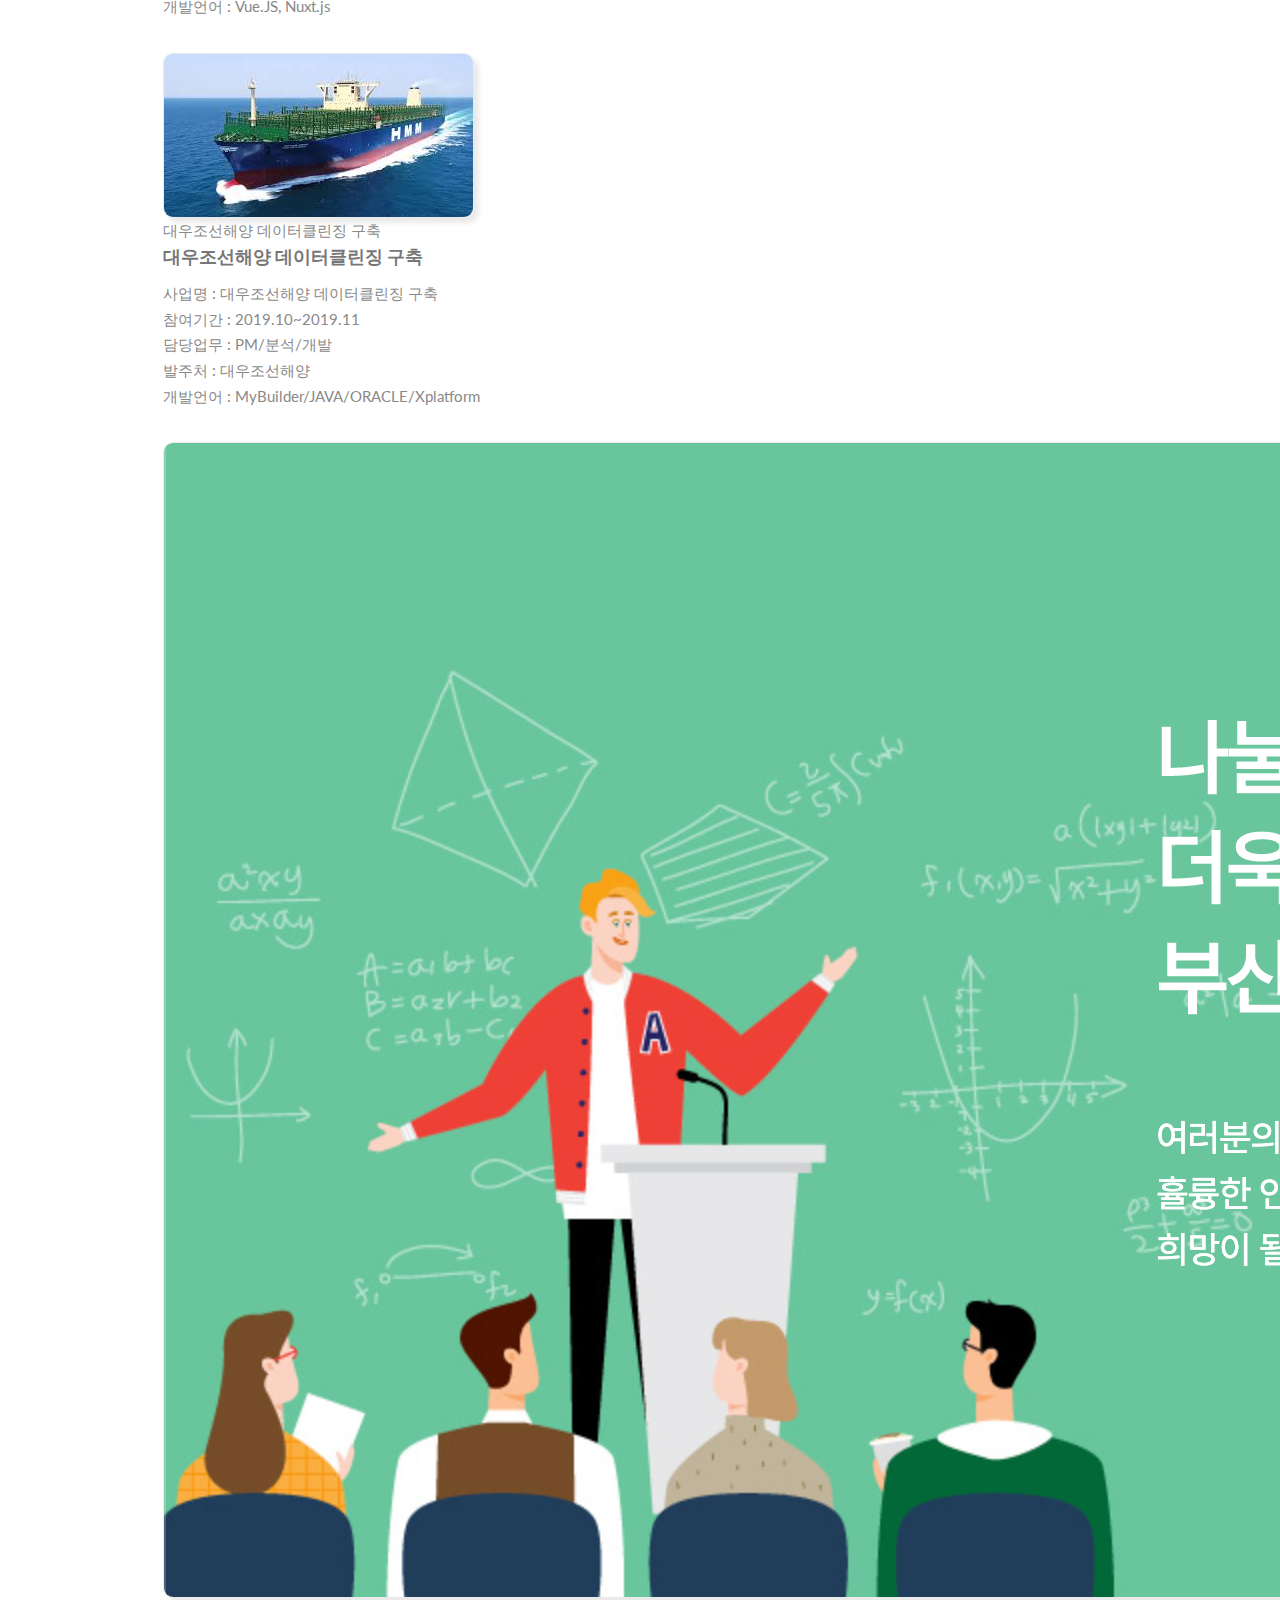
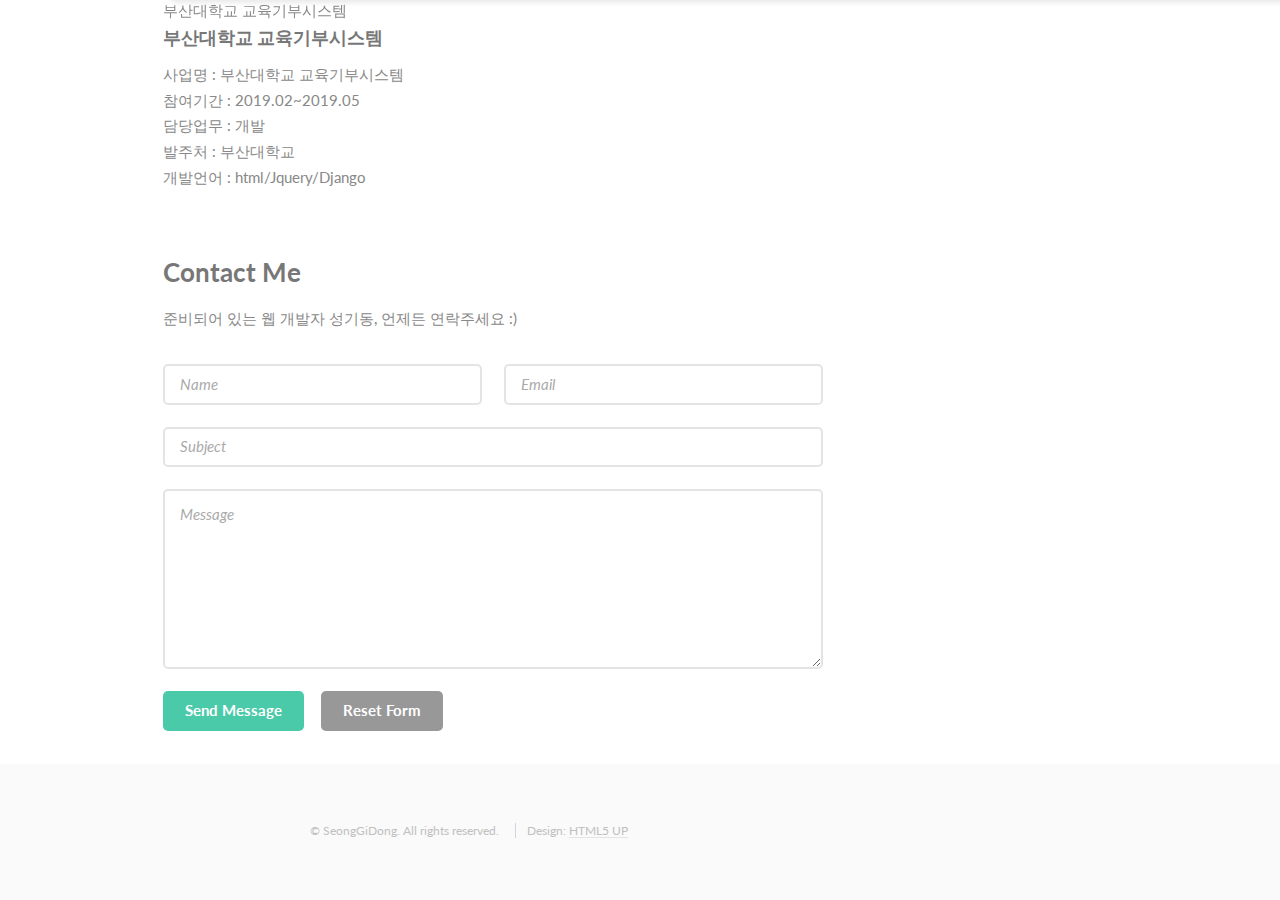
==== commit dde69d12: "feat: add a livinginhotel" ====
--- a/index.html
+++ b/index.html
@@ -107,12 +107,12 @@
             <p>내가 할 수있는 일</p>
             <ul class="feature-icons">
               <li>
+                <span class="fa-li"><i class="fab fa-react"></i></span>
+                React.JS, React Native, Next.js
+              </li>
+              <li>
                 <span class="fa-li"><i class="fab fa-python"></i></span>
                 Python, Django
-              </li>
-              <li>
-                <span class="fa-li"><i class="fab fa-react"></i></span>
-                React.JS, React Native
               </li>
               <li>
                 <span class="fa-li"><i class="fab fa-java"></i></span>
@@ -164,7 +164,26 @@
           <div class="container">
             <h3>A Few Accomplishments</h3>
             <p>나의 성과</p>
-            <div class="features">
+            <a class="features">
+              <article>
+                <a
+                  href="https://www.livinginhotel.com"
+                  target="_blank"
+                  class="image project"
+                >
+                  <img src="images/projects/livinginhotel.png" alt="호텔에삶 개발"/>
+                  호텔에삶 개발
+                </a>
+                <div class="inner">
+                  <h4>호텔에삶 개발</h4>
+                  <p>
+                    회사명 : 트래블메이커스<br />
+                    참여기간 : 2022.06~2024.04<br />
+                    담당업무 : 개발<br />
+                    개발언어 : React, Next.js<br />
+                  </p>
+                </div>
+              </article>
               <article>
                 <div
                   class="image project"
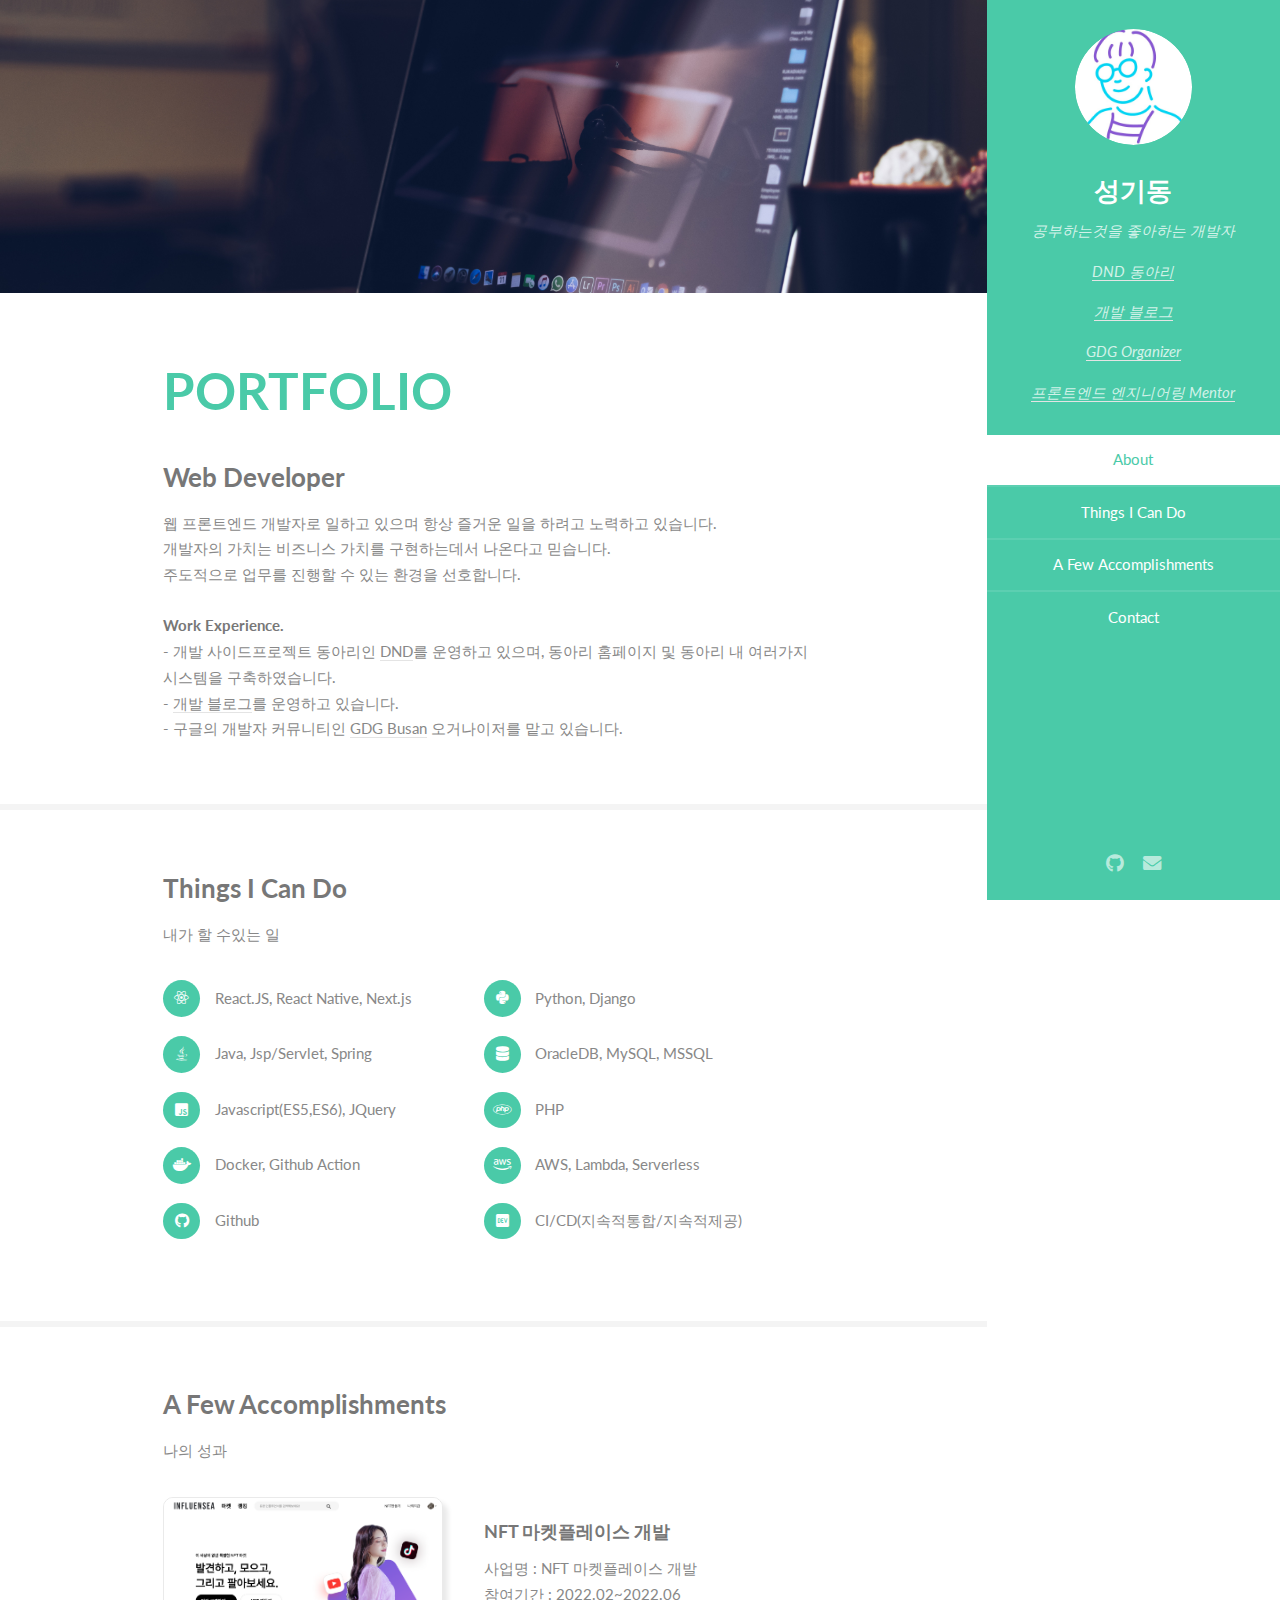
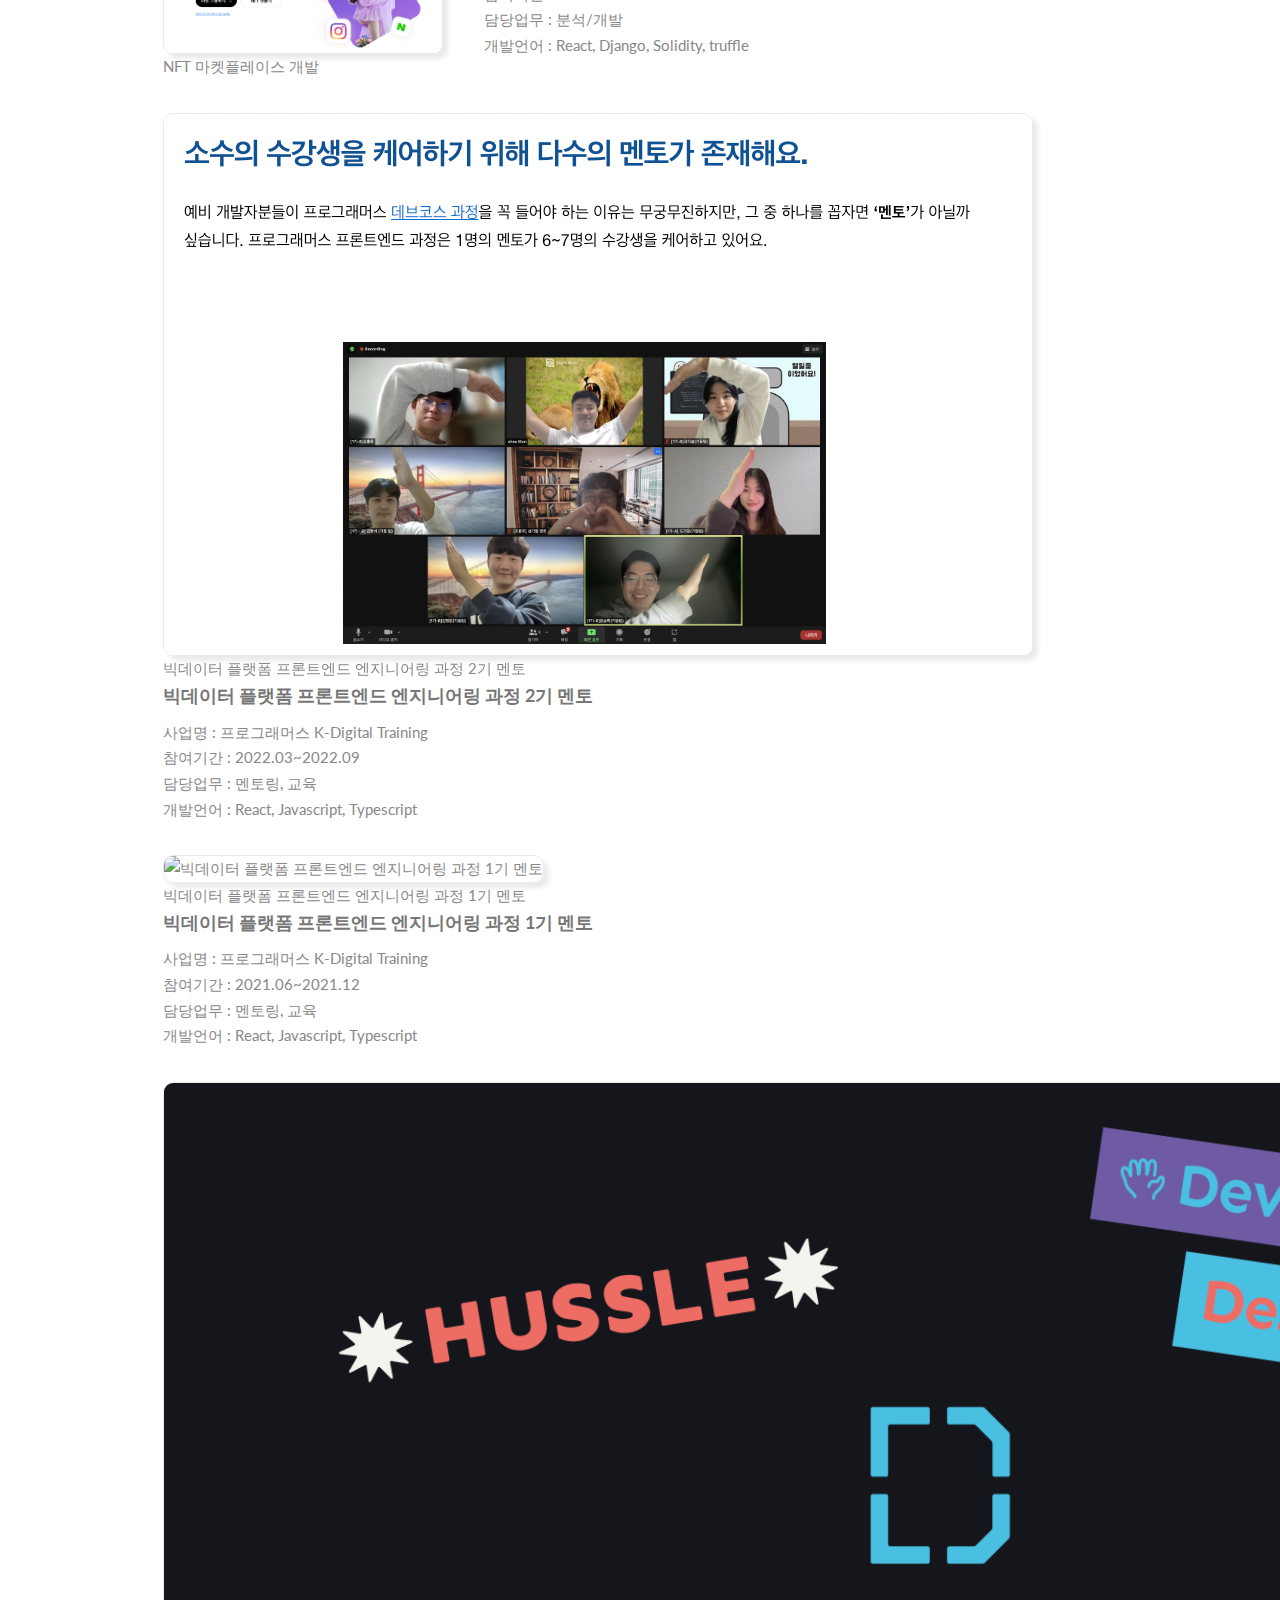
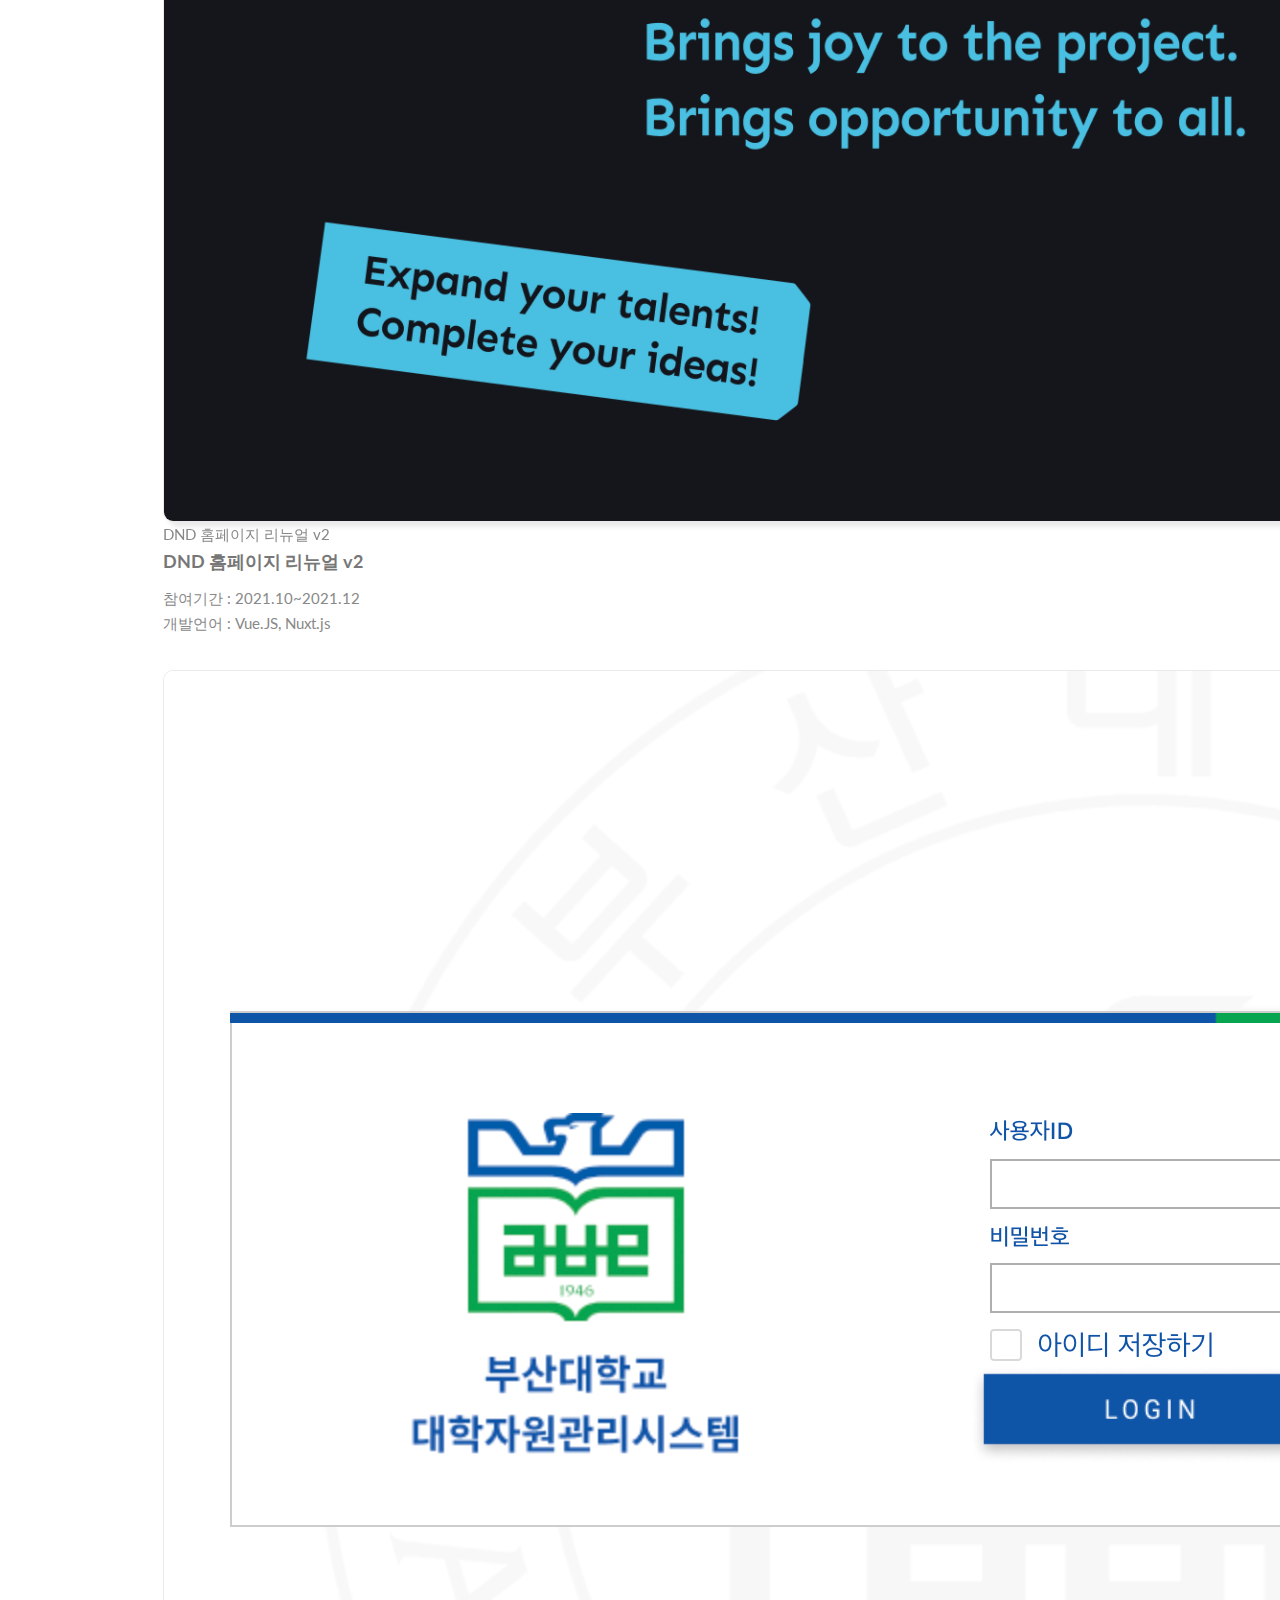
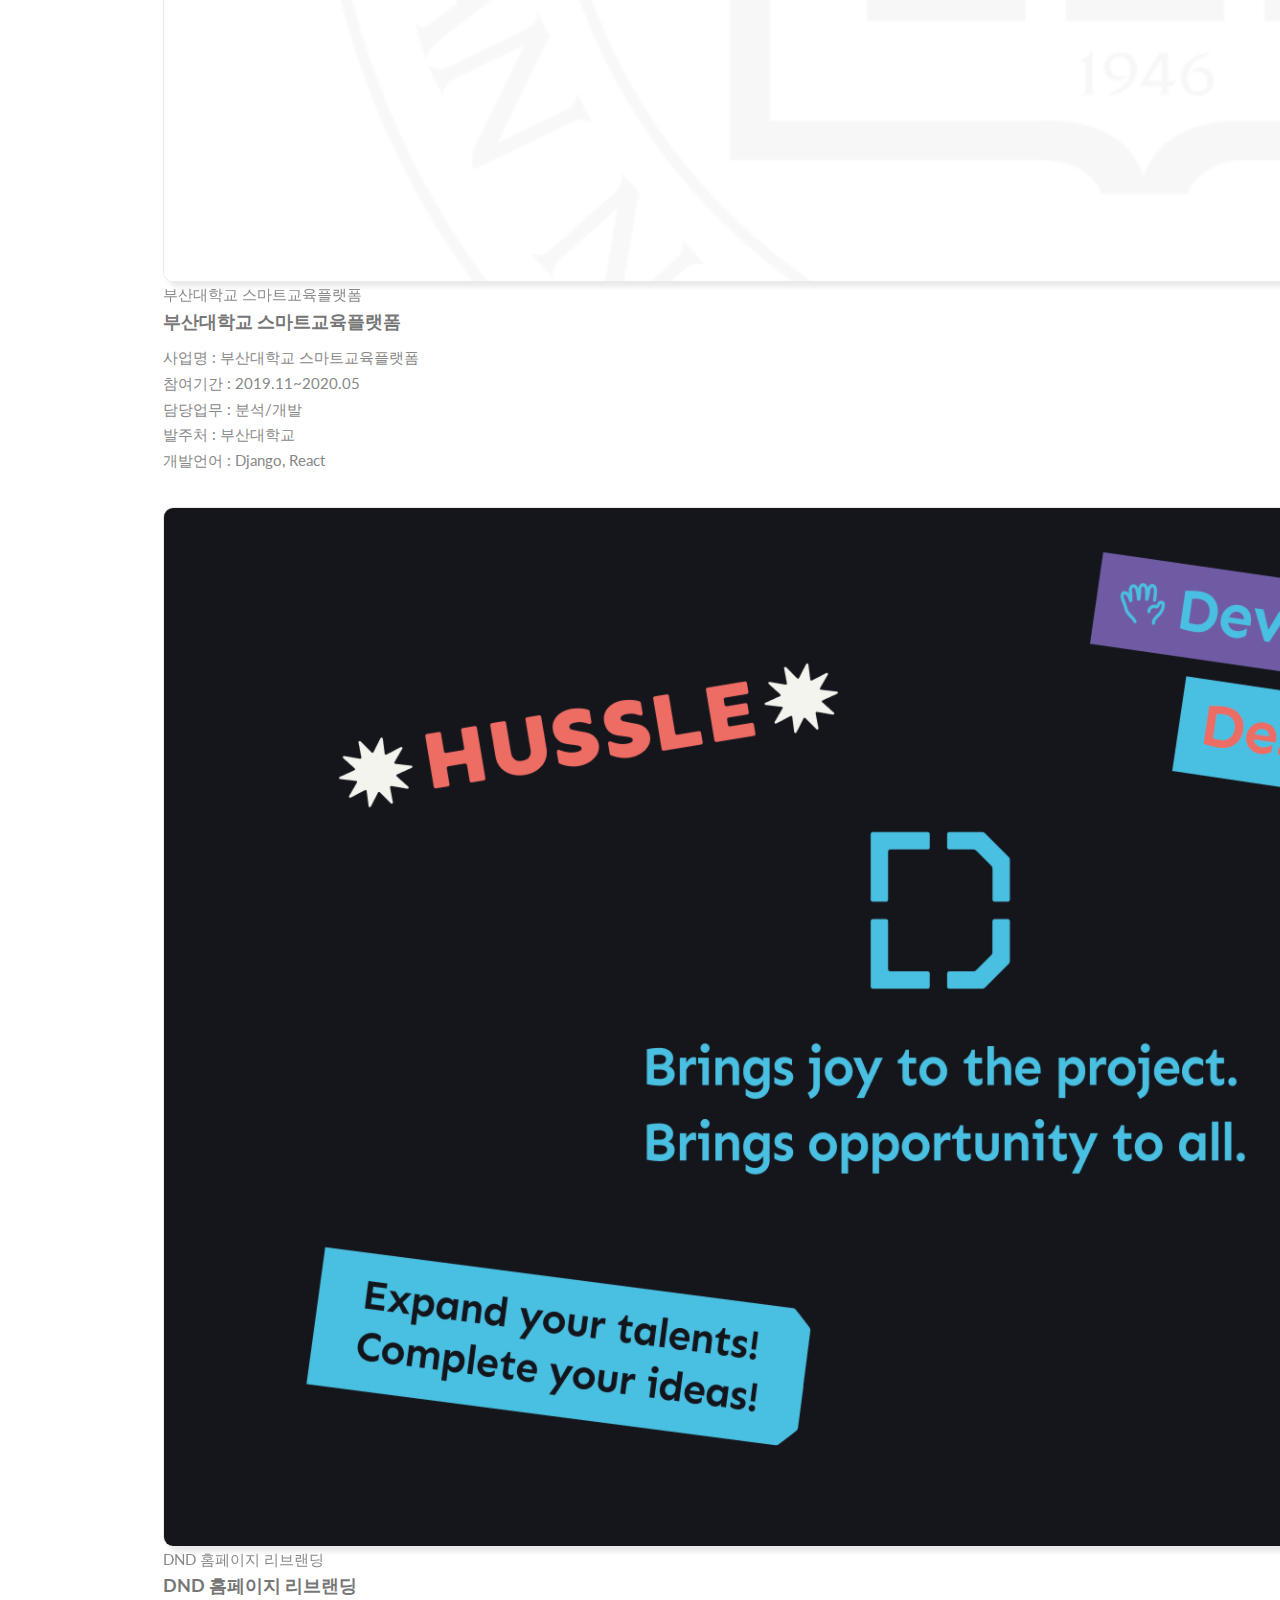
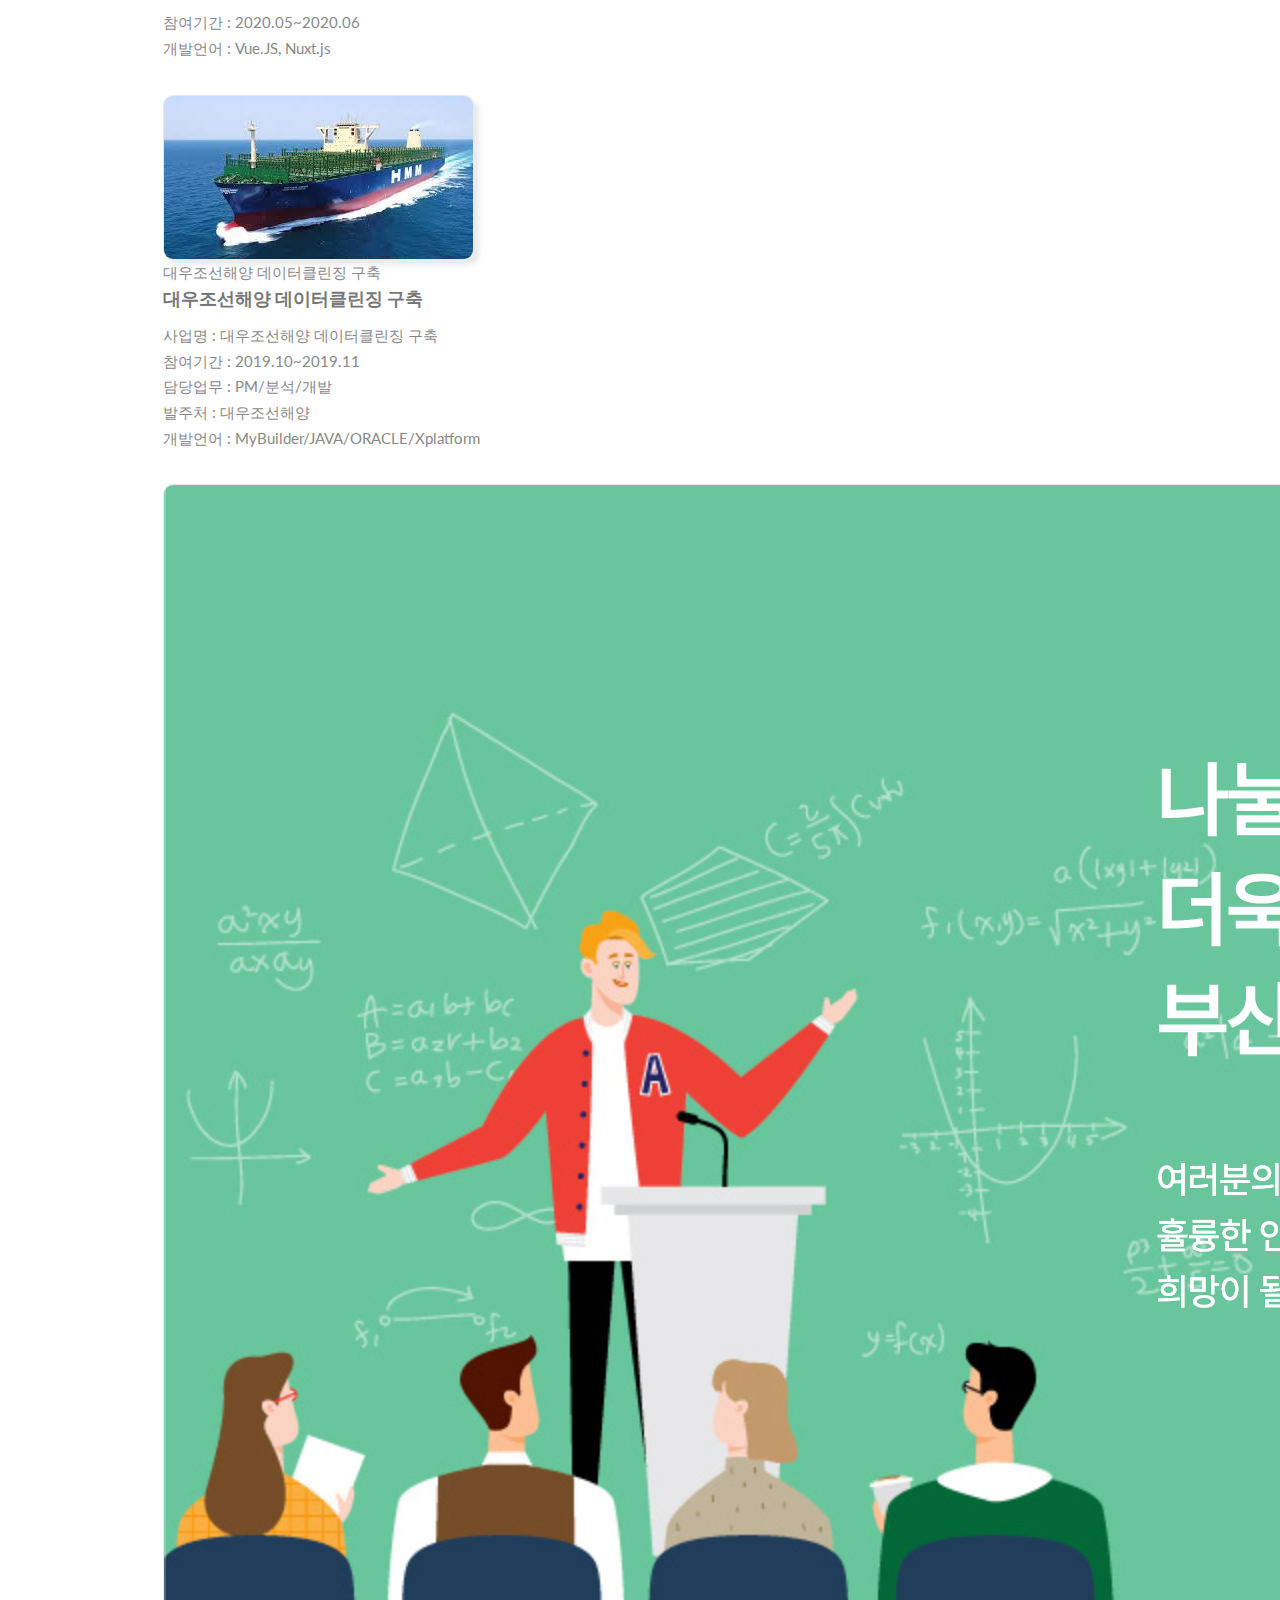
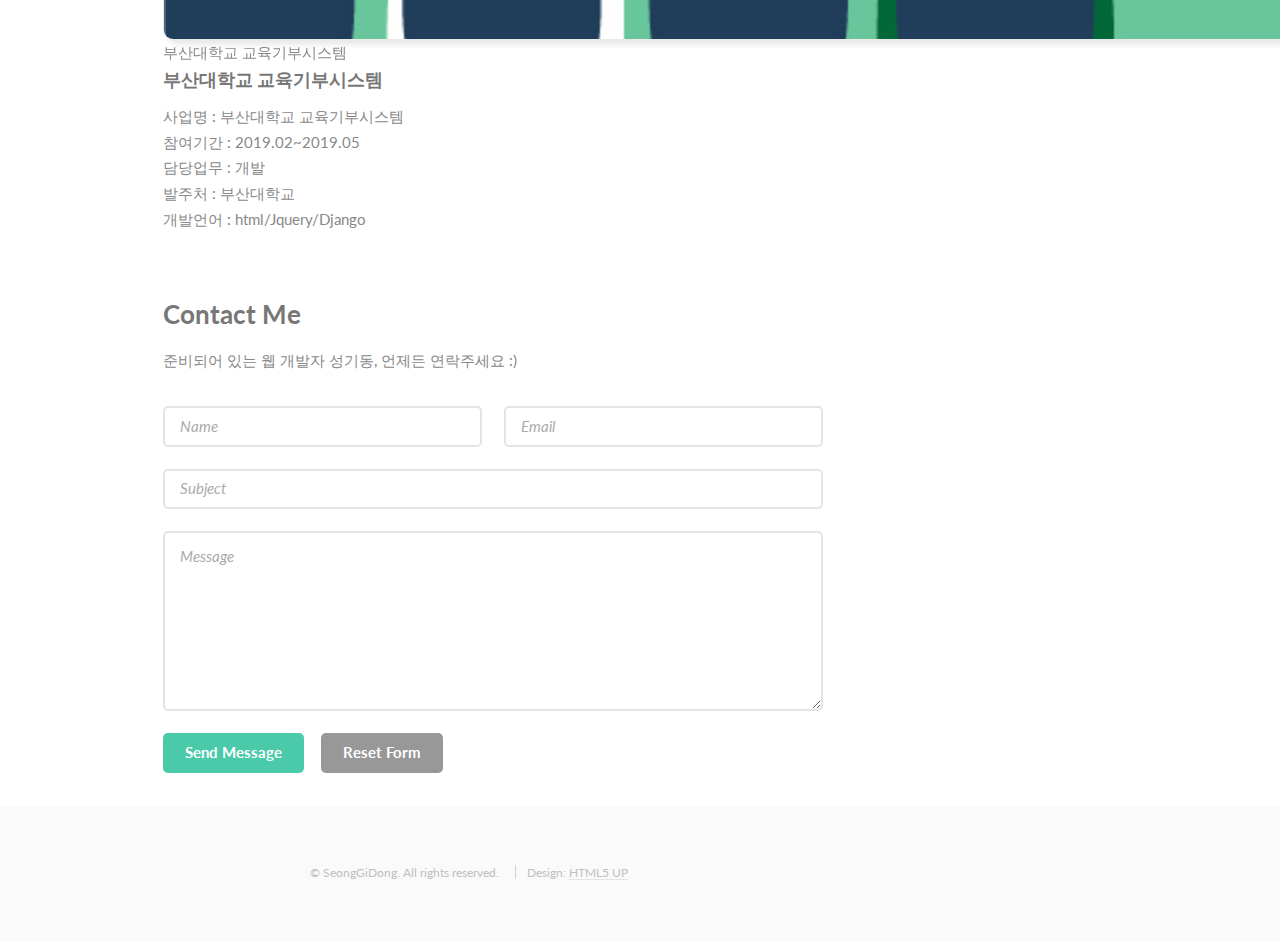
==== commit b6c7d1ca: "fix: livinginhotel 원복" ====
--- a/index.html
+++ b/index.html
@@ -166,25 +166,6 @@
             <p>나의 성과</p>
             <a class="features">
               <article>
-                <a
-                  href="https://www.livinginhotel.com"
-                  target="_blank"
-                  class="image project"
-                >
-                  <img src="images/projects/livinginhotel.png" alt="호텔에삶 개발"/>
-                  호텔에삶 개발
-                </a>
-                <div class="inner">
-                  <h4>호텔에삶 개발</h4>
-                  <p>
-                    회사명 : 트래블메이커스<br />
-                    참여기간 : 2022.06~2024.04<br />
-                    담당업무 : 개발<br />
-                    개발언어 : React, Next.js<br />
-                  </p>
-                </div>
-              </article>
-              <article>
                 <div
                   class="image project"
                   >
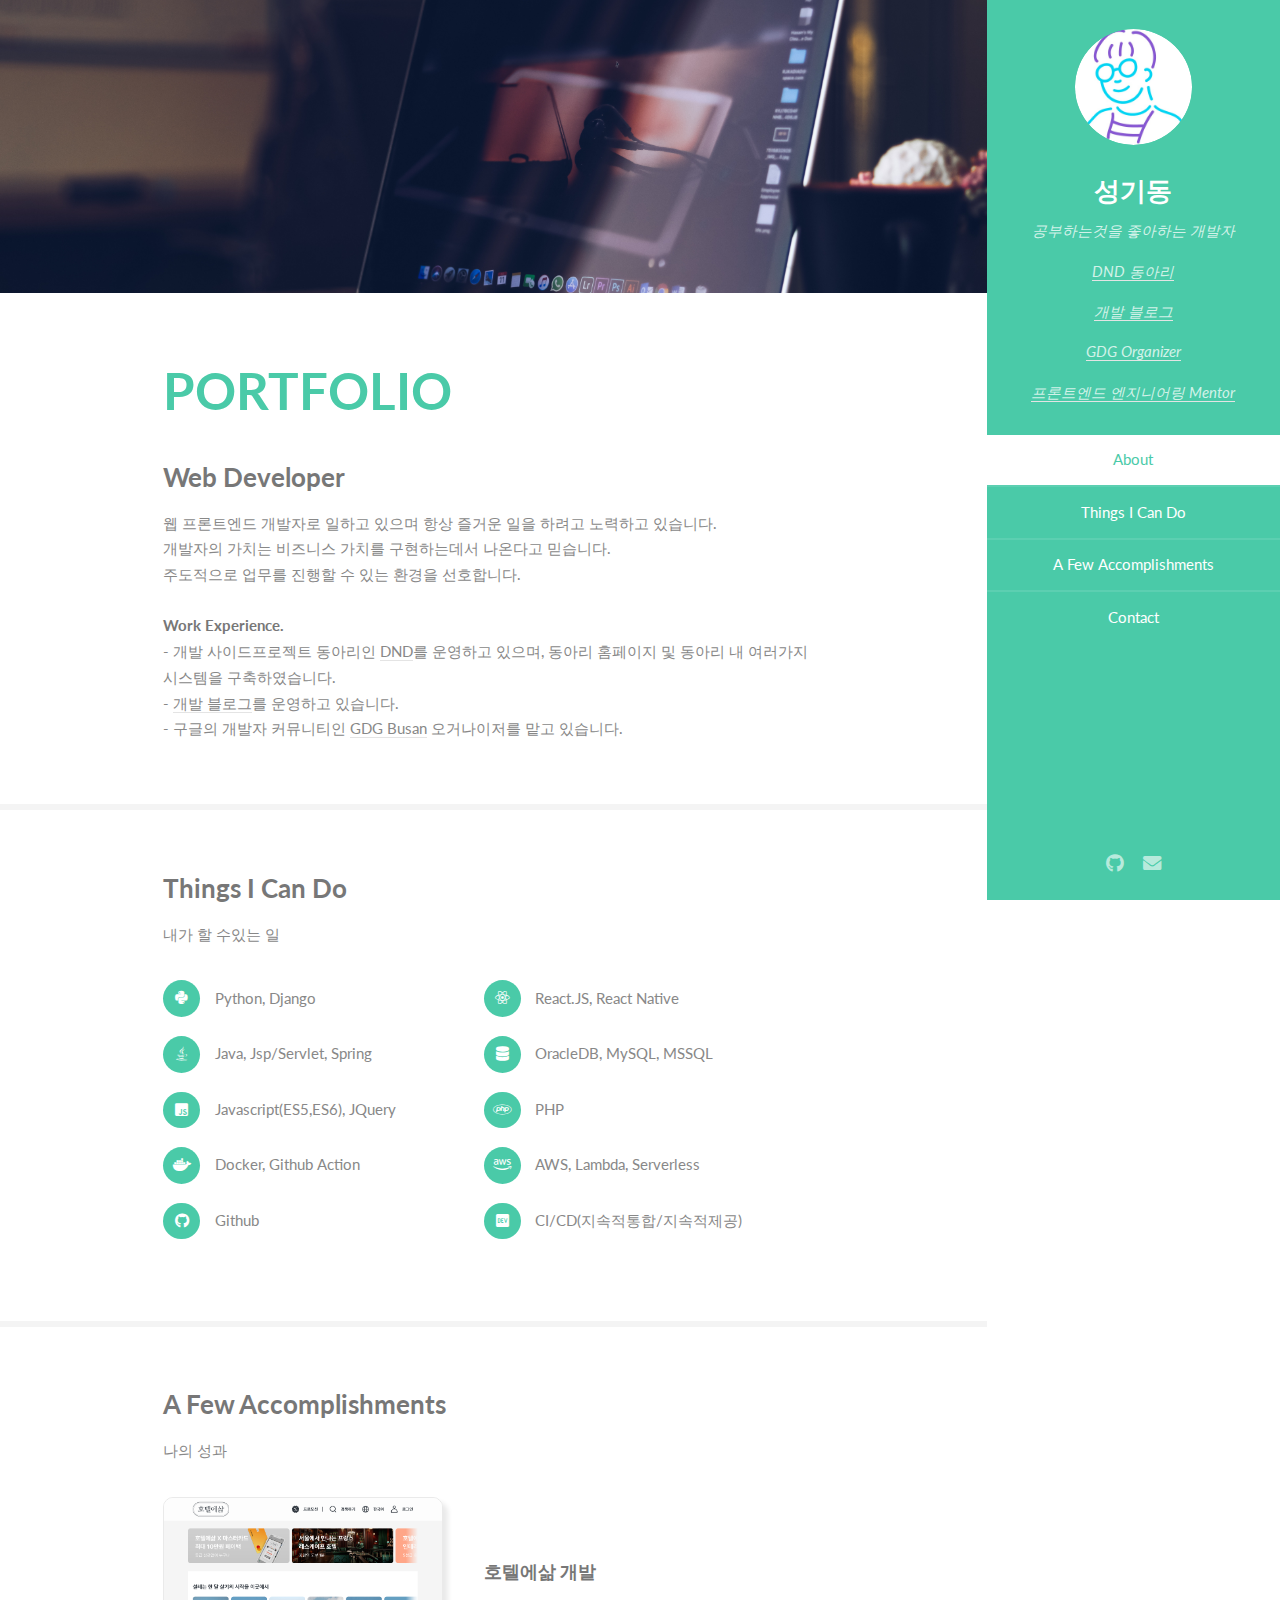
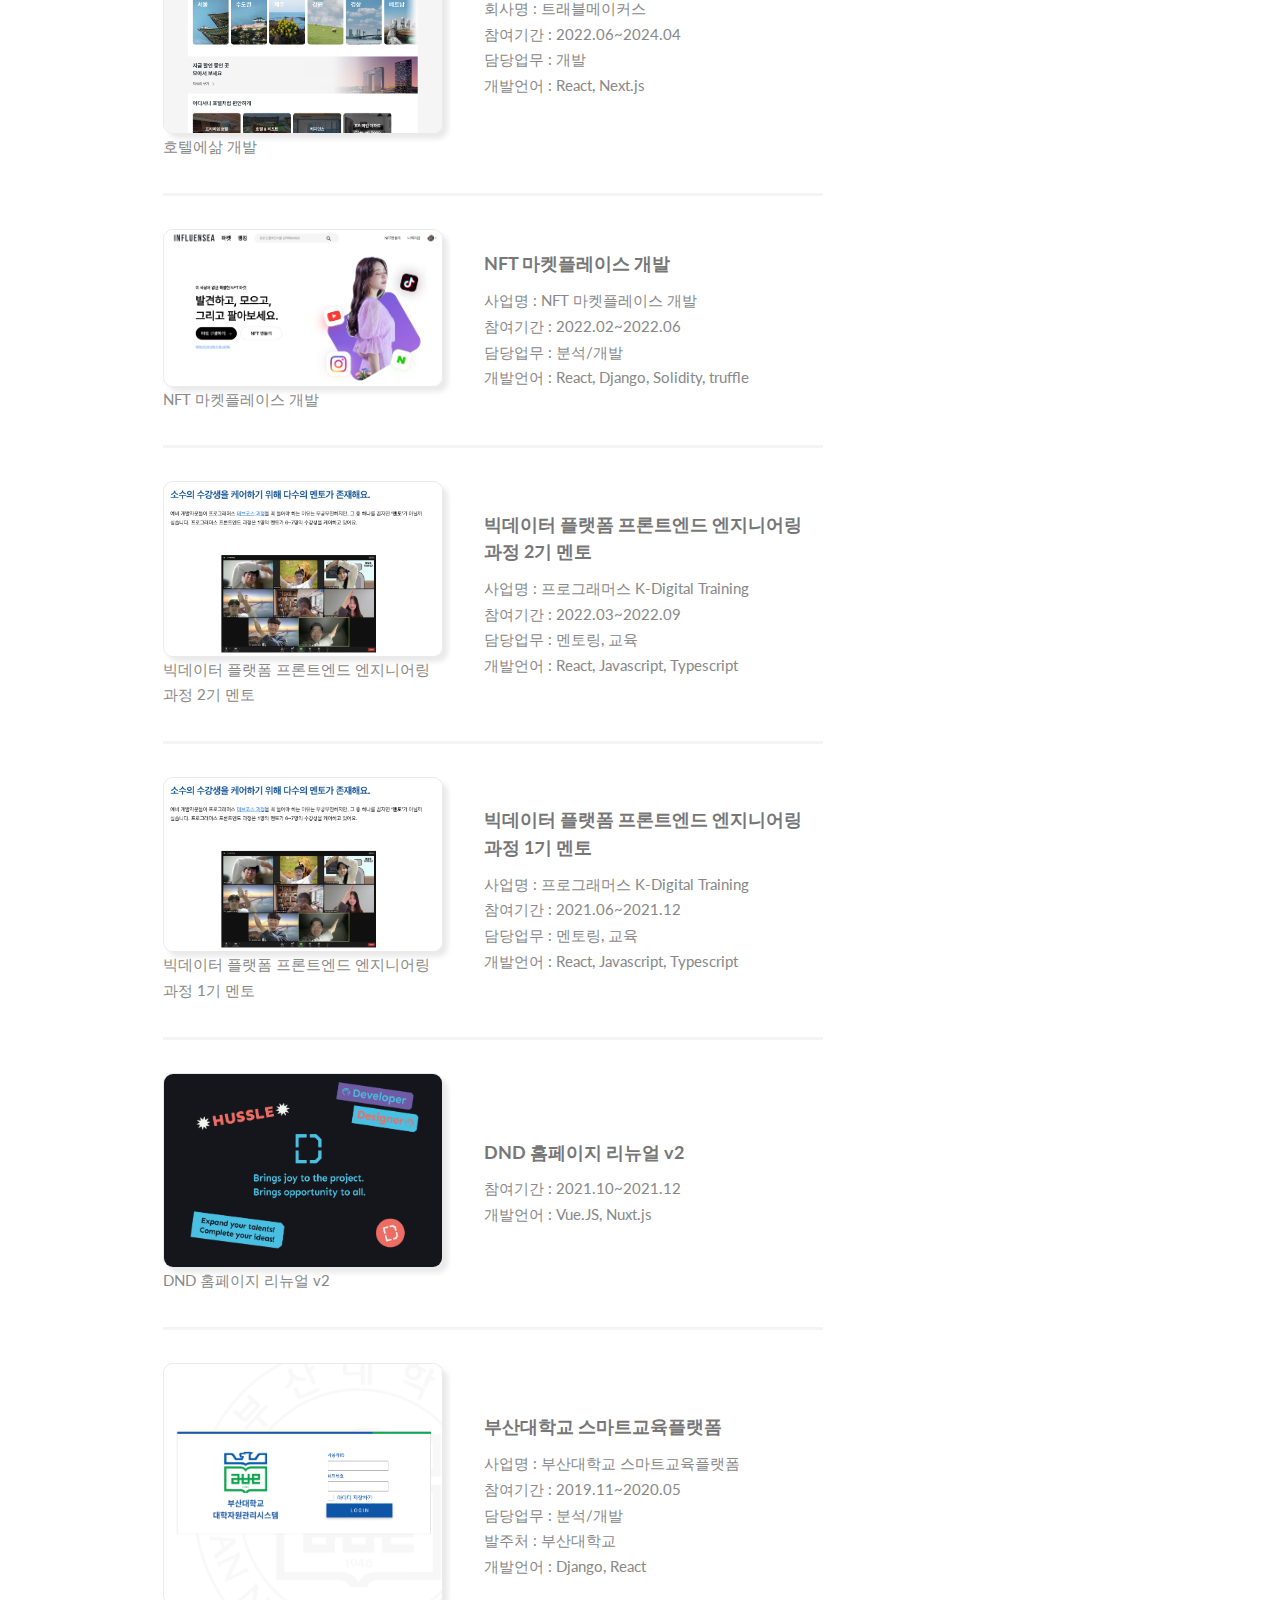
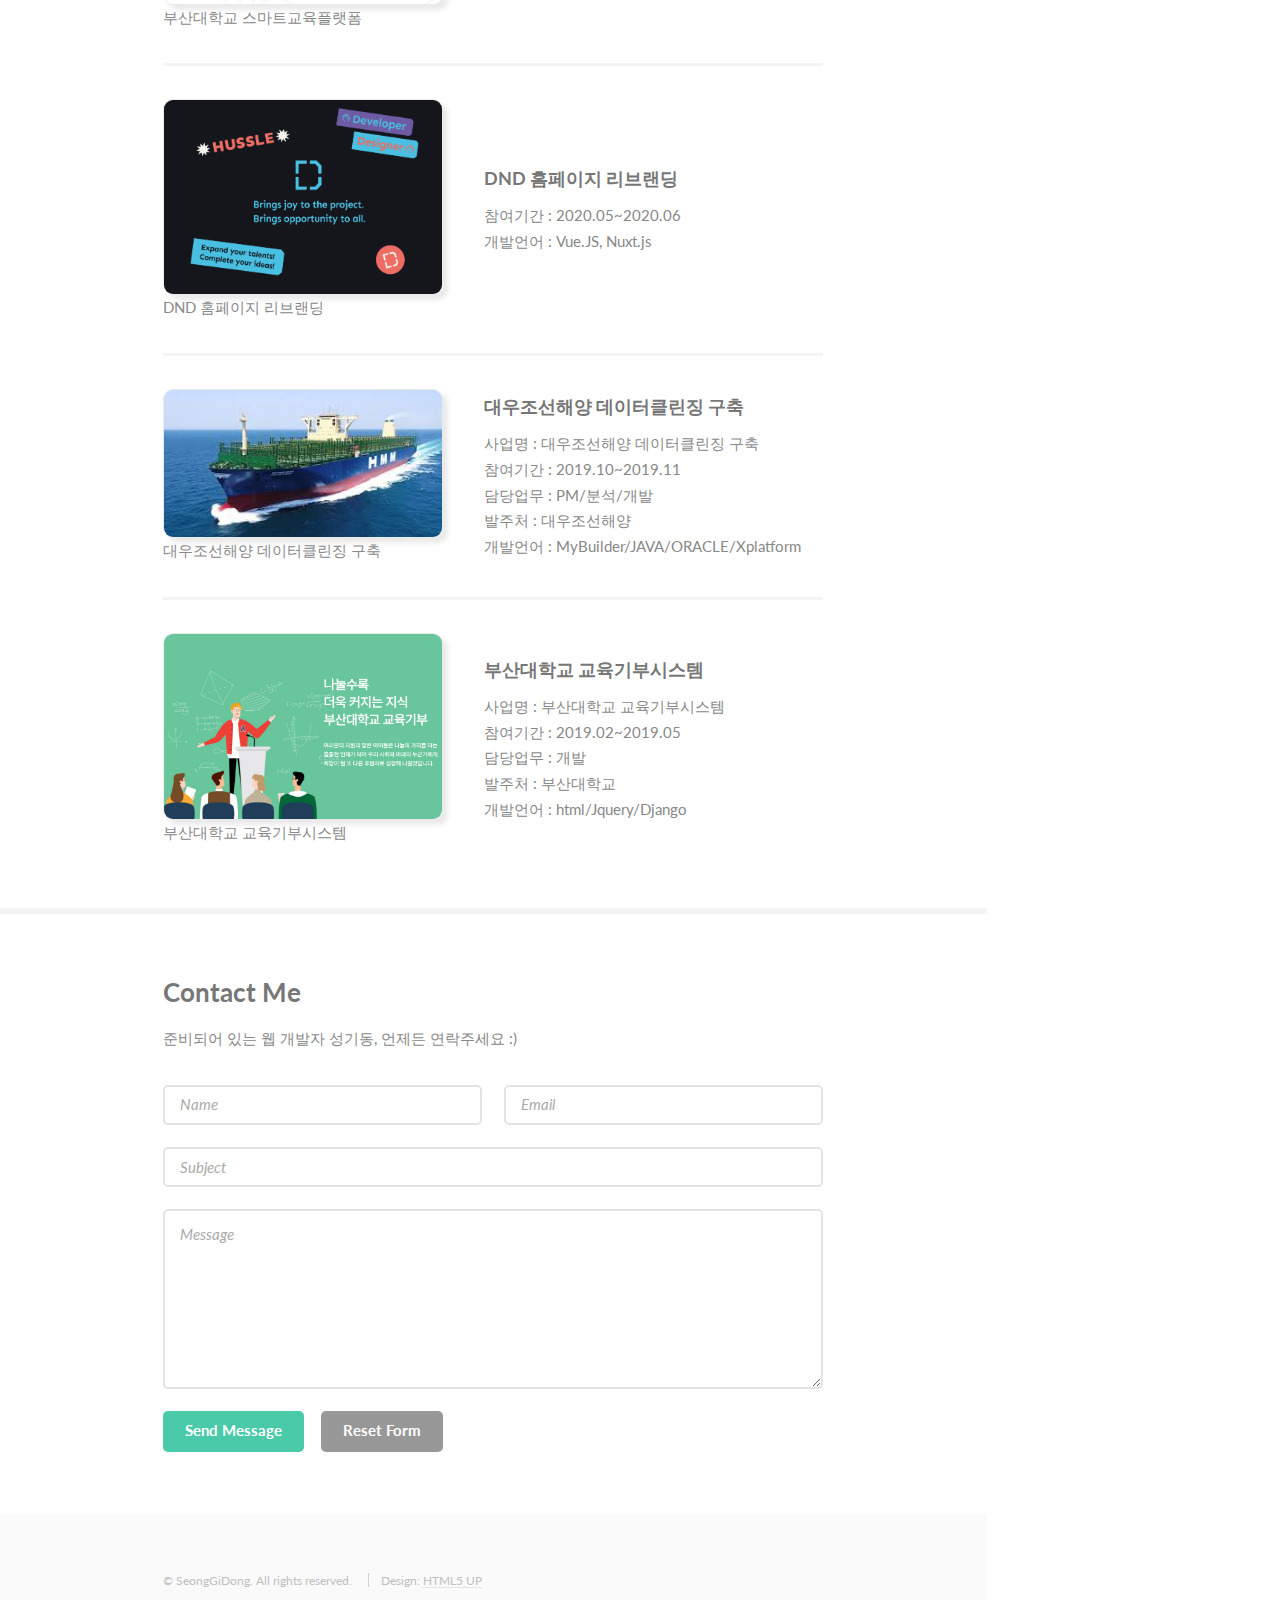
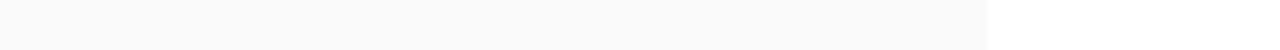
==== commit eb8b0b39: "feat: 프로젝트 추가 및 이미지 깨짐 현상 수정" ====
--- a/index.html
+++ b/index.html
@@ -107,12 +107,12 @@
             <p>내가 할 수있는 일</p>
             <ul class="feature-icons">
               <li>
-                <span class="fa-li"><i class="fab fa-react"></i></span>
-                React.JS, React Native, Next.js
-              </li>
-              <li>
                 <span class="fa-li"><i class="fab fa-python"></i></span>
                 Python, Django
+              </li>
+              <li>
+                <span class="fa-li"><i class="fab fa-react"></i></span>
+                React.JS, React Native
               </li>
               <li>
                 <span class="fa-li"><i class="fab fa-java"></i></span>
@@ -164,7 +164,26 @@
           <div class="container">
             <h3>A Few Accomplishments</h3>
             <p>나의 성과</p>
-            <a class="features">
+            <div class="features">
+              <article>
+                <a
+                  href="https://www.livinginhotel.com"
+                  target="_blank"
+                  class="image project"
+                >
+                  <img src="images/projects/livinginhotel.png" alt="호텔에삶 개발"/>
+                  호텔에삶 개발
+                </a>
+                <div class="inner">
+                  <h4>호텔에삶 개발</h4>
+                  <p>
+                    회사명 : 트래블메이커스<br />
+                    참여기간 : 2022.06~2024.04<br />
+                    담당업무 : 개발<br />
+                    개발언어 : React, Next.js<br />
+                  </p>
+                </div>
+              </article>
               <article>
                 <div
                   class="image project"
@@ -207,7 +226,7 @@
                   target="_blank"
                   class="image project"
                   >
-                  <img src="https://camo.githubusercontent.com/bb8dae7b26621c89f6490930e9b493ddb1e090a4adaa219056b5d4db3f589945/68747470733a2f2f7261772e6769746875622e636f6d2f7367643132322f7367643132322f6d61737465722f696d672f6c6f676f2f707267726d732e706e67" alt="빅데이터 플랫폼 프론트엔드 엔지니어링 과정 1기 멘토"/>
+                  <img src="images/projects/grepp_01.png" alt="빅데이터 플랫폼 프론트엔드 엔지니어링 과정 1기 멘토"/>
                   빅데이터 플랫폼 프론트엔드 엔지니어링 과정 1기 멘토
                 </a>
                 <div class="inner">
